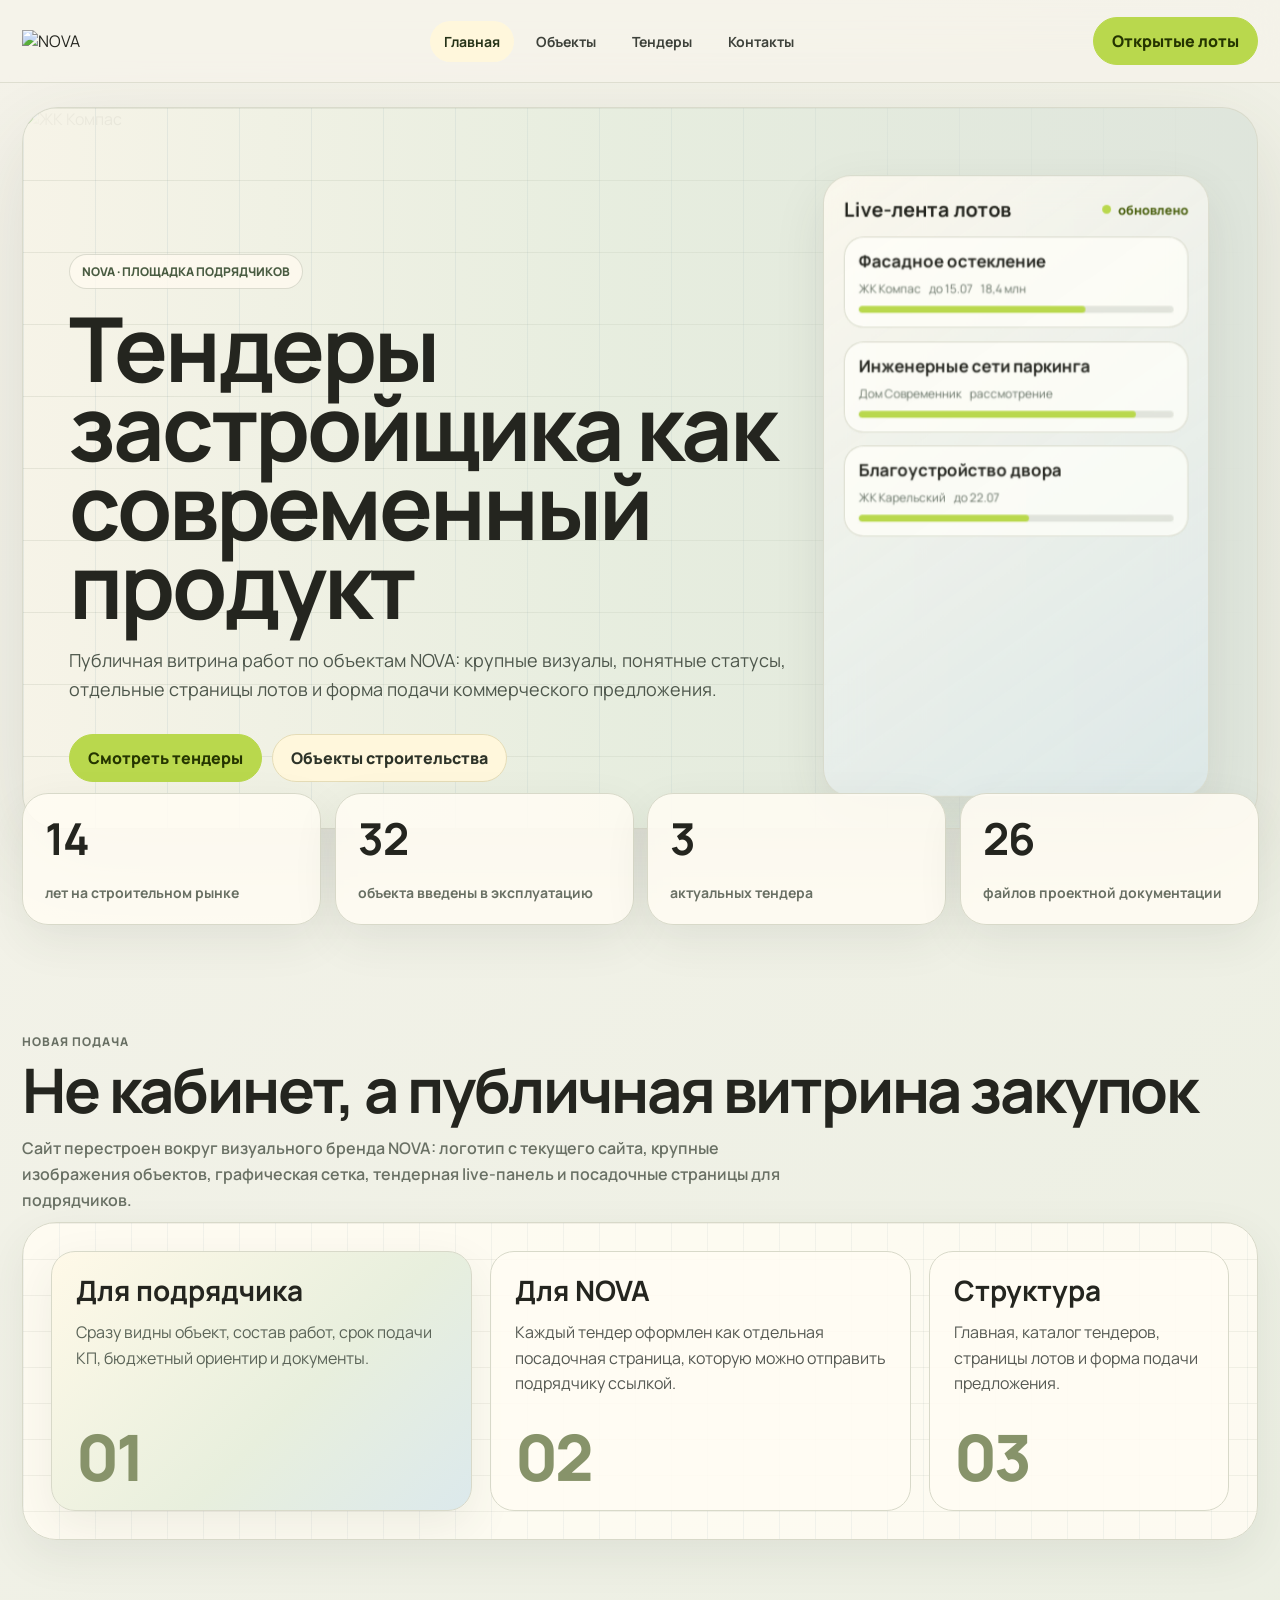
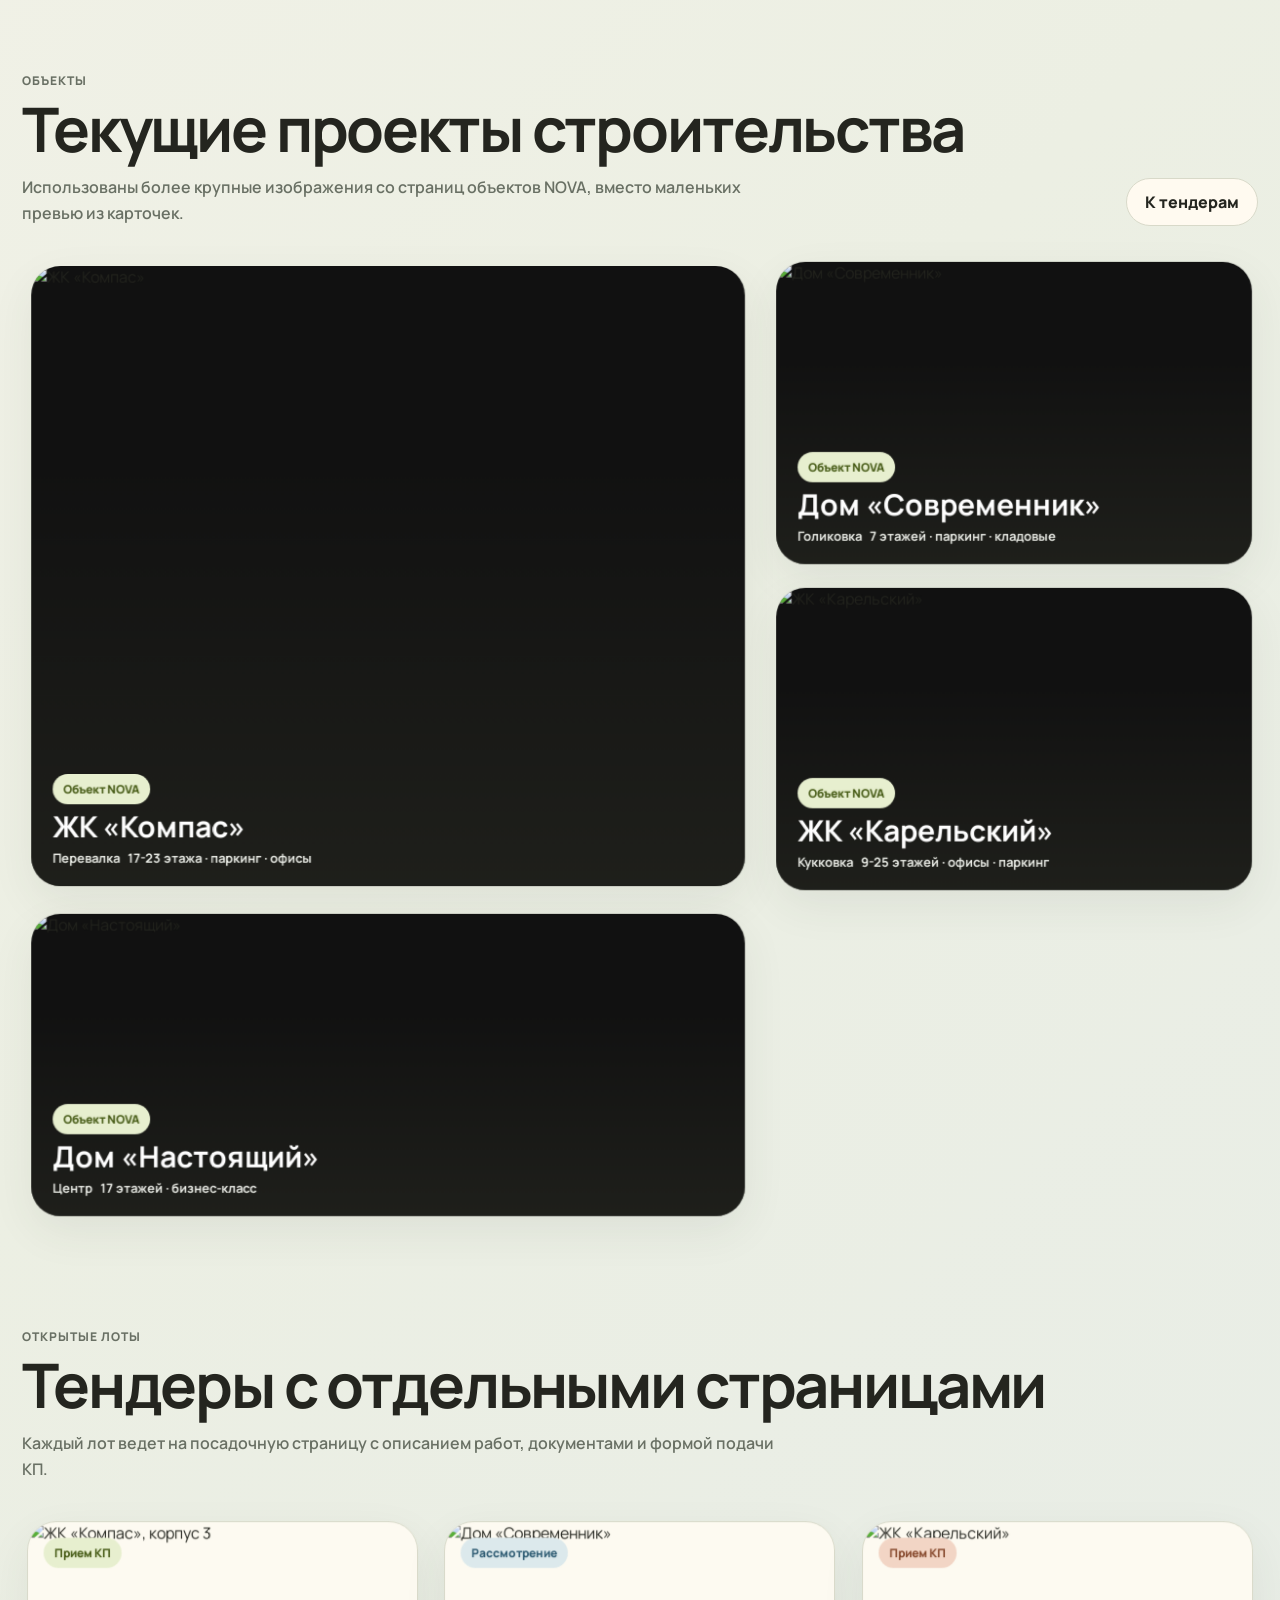
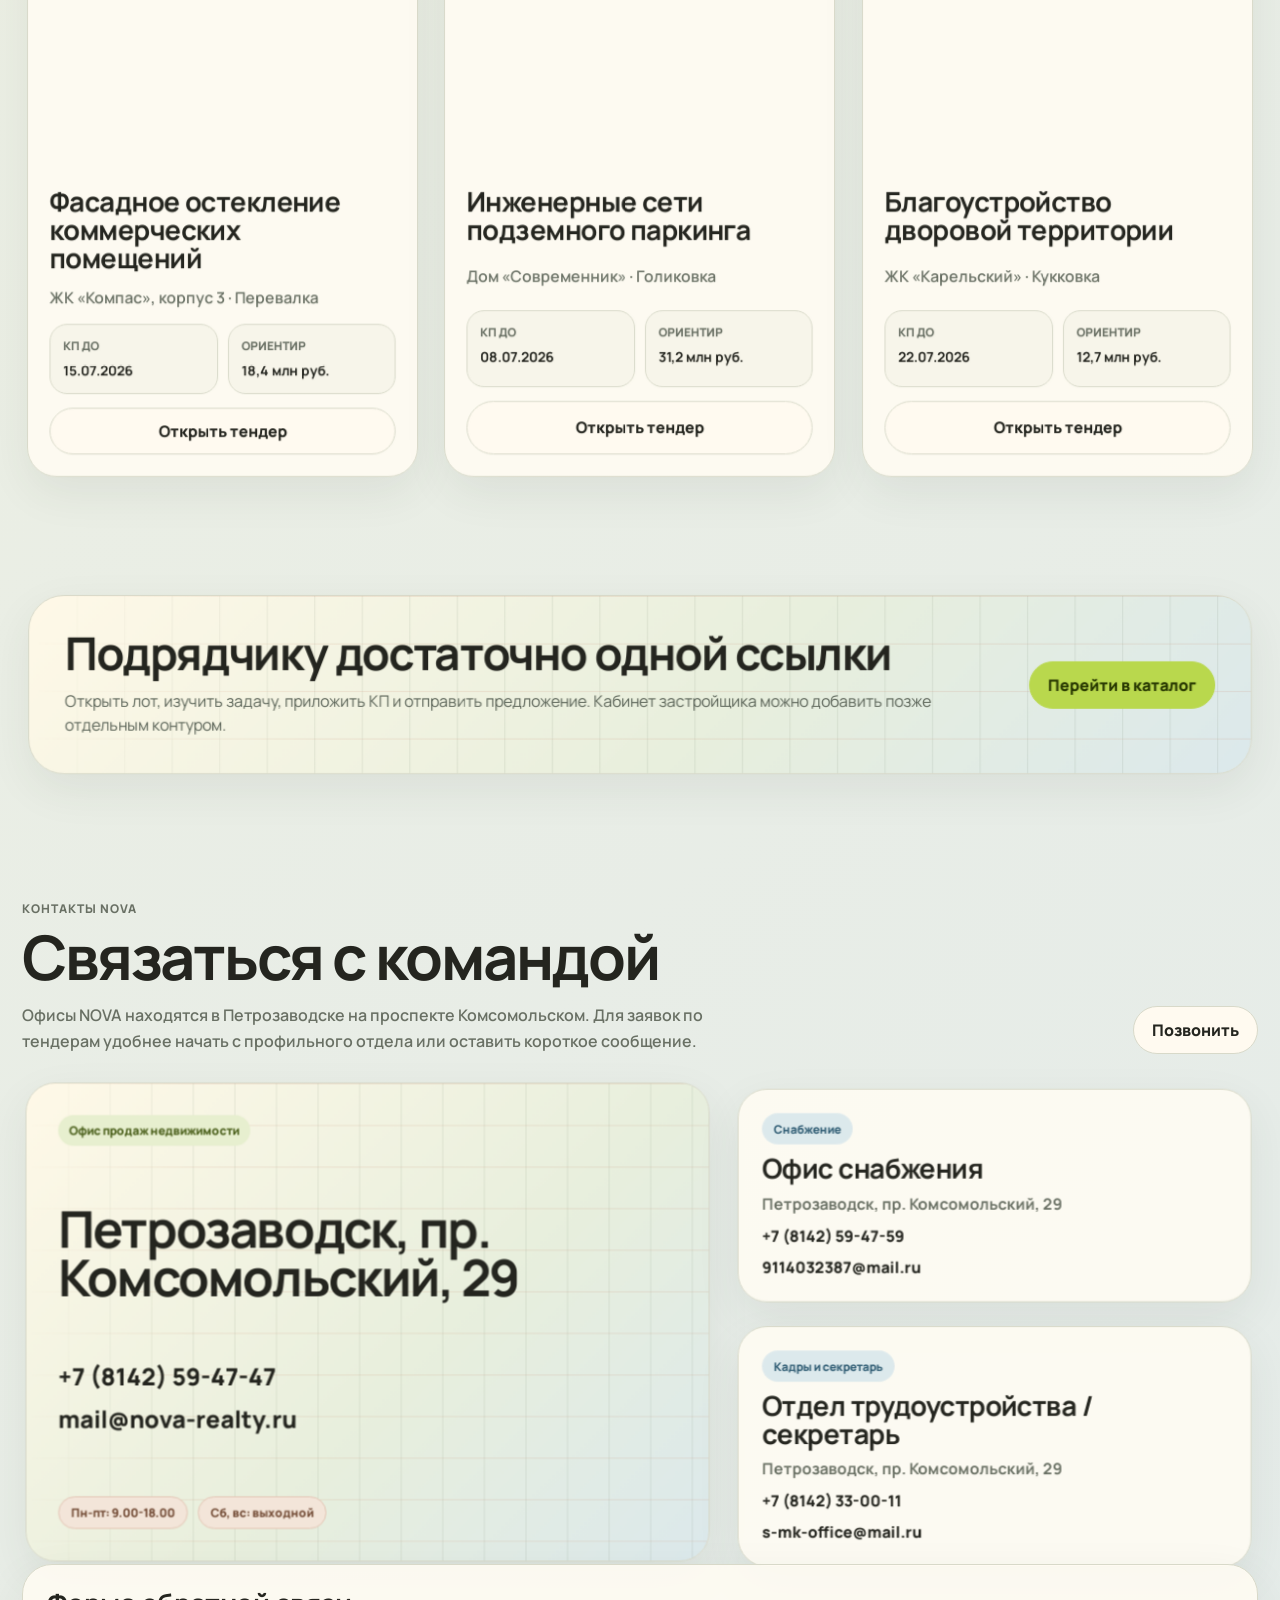
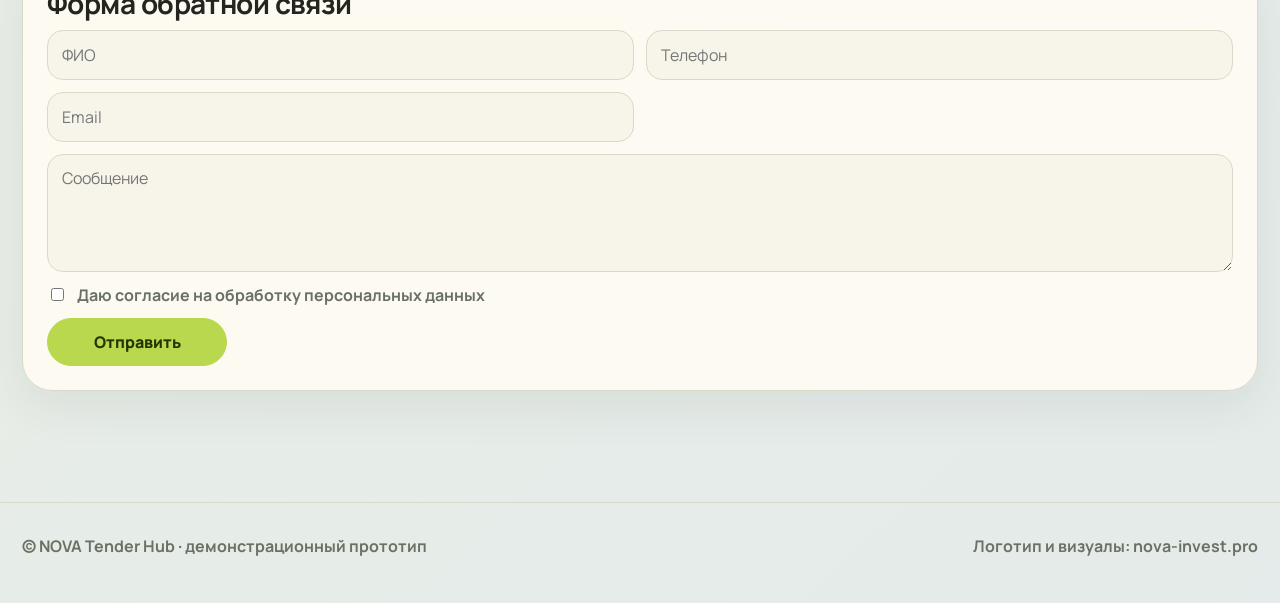
==== nova-tender-platform.html @ 6559b7ff "Add files via upload" ====
<!doctype html><html lang="ru"><head><meta charset="utf-8"><meta name="viewport" content="width=device-width, initial-scale=1"><title>NOVA Tender Hub</title><link rel="stylesheet" href="style.css"></head><body><header class="topbar"><div class="wrap nav"><a class="brand" href="nova-tender-platform.html"><img src="https://nova-invest.pro/local/templates/main/tpl/assets/images/static/logo--min.svg" alt="NOVA"></a><nav class="links"><a class="active" href="nova-tender-platform.html">Главная</a><a href="nova-tender-platform.html#objects">Объекты</a><a class="" href="tenders.html">Тендеры</a><a href="nova-tender-platform.html#contacts">Контакты</a></nav><a class="btn lime" href="tenders.html">Открытые лоты</a></div></header><main><section class="hero"><div class="wrap"><div class="heroStage"><img src="https://nova-invest.pro/upload/resize_cache/iblock/e65/1024_600_2/6quq1vuqrdt77pk6a2e781jh57srbiwv.png" alt="ЖК Компас"><div class="heroContent"><div><span class="overline">NOVA · площадка подрядчиков</span><h1>Тендеры застройщика как современный продукт</h1><p>Публичная витрина работ по объектам NOVA: крупные визуалы, понятные статусы, отдельные страницы лотов и форма подачи коммерческого предложения.</p><div class="heroActions"><a class="btn lime" href="tenders.html">Смотреть тендеры</a><a class="btn glass" href="#objects">Объекты строительства</a></div></div><aside class="tenderConsole"><div class="consoleTop"><strong>Live-лента лотов</strong><span class="liveDot">обновлено</span></div><div class="consoleItem"><h3>Фасадное остекление</h3><div class="consoleMeta"><span>ЖК Компас</span><span>до 15.07</span><span>18,4 млн</span></div><div class="bar"><span style="width:72%"></span></div></div><div class="consoleItem"><h3>Инженерные сети паркинга</h3><div class="consoleMeta"><span>Дом Современник</span><span>рассмотрение</span></div><div class="bar"><span style="width:88%"></span></div></div><div class="consoleItem"><h3>Благоустройство двора</h3><div class="consoleMeta"><span>ЖК Карельский</span><span>до 22.07</span></div><div class="bar"><span style="width:54%"></span></div></div></aside></div></div><div class="stats"><div class="stat"><strong>14</strong><span>лет на строительном рынке</span></div><div class="stat"><strong>32</strong><span>объекта введены в эксплуатацию</span></div><div class="stat"><strong>3</strong><span>актуальных тендера</span></div><div class="stat"><strong>26</strong><span>файлов проектной документации</span></div></div></div></section><section class="section"><div class="wrap"><div class="sectionHead"><div><p class="kicker">Новая подача</p><h2>Не кабинет, а публичная витрина закупок</h2><p class="lead">Сайт перестроен вокруг визуального бренда NOVA: логотип с текущего сайта, крупные изображения объектов, графическая сетка, тендерная live-панель и посадочные страницы для подрядчиков.</p></div></div><div class="blueprint"><div class="aboutGrid"><article class="aboutCard dark"><div><h3>Для подрядчика</h3><p>Сразу видны объект, состав работ, срок подачи КП, бюджетный ориентир и документы.</p></div><span class="num">01</span></article><article class="aboutCard"><div><h3>Для NOVA</h3><p>Каждый тендер оформлен как отдельная посадочная страница, которую можно отправить подрядчику ссылкой.</p></div><span class="num">02</span></article><article class="aboutCard"><div><h3>Структура</h3><p>Главная, каталог тендеров, страницы лотов и форма подачи предложения.</p></div><span class="num">03</span></article></div></div></div></section><section class="section" id="objects"><div class="wrap"><div class="sectionHead"><div><p class="kicker">Объекты</p><h2>Текущие проекты строительства</h2><p class="lead">Использованы более крупные изображения со страниц объектов NOVA, вместо маленьких превью из карточек.</p></div><a class="btn light" href="tenders.html">К тендерам</a></div><div class="projects"><article class="project"><img src="https://nova-invest.pro/upload/resize_cache/iblock/e65/1024_600_2/6quq1vuqrdt77pk6a2e781jh57srbiwv.png" alt="ЖК «Компас»"><div class="projectText"><span class="tag">Объект NOVA</span><h3>ЖК «Компас»</h3><div class="meta"><span>Перевалка</span><span>17-23 этажа · паркинг · офисы</span></div></div></article><article class="project"><img src="https://nova-invest.pro/upload/iblock/76a/80k7ekkkxqdg42o2p7lcfx5v1n9xu7e8.jpg" alt="Дом «Современник»"><div class="projectText"><span class="tag">Объект NOVA</span><h3>Дом «Современник»</h3><div class="meta"><span>Голиковка</span><span>7 этажей · паркинг · кладовые</span></div></div></article><article class="project"><img src="https://nova-invest.pro/upload/resize_cache/iblock/5fc/1024_600_2/tx2vuw6uej2zof083wgt3vnd35kkxk6l.png" alt="ЖК «Карельский»"><div class="projectText"><span class="tag">Объект NOVA</span><h3>ЖК «Карельский»</h3><div class="meta"><span>Кукковка</span><span>9-25 этажей · офисы · паркинг</span></div></div></article><article class="project"><img src="https://nova-invest.pro/upload/resize_cache/iblock/ab3/1024_600_2/cpsgk8u0yp1w1qedsxzhdbpnp6j3zukg.jpg" alt="Дом «Настоящий»"><div class="projectText"><span class="tag">Объект NOVA</span><h3>Дом «Настоящий»</h3><div class="meta"><span>Центр</span><span>17 этажей · бизнес-класс</span></div></div></article></div></div></section><section class="section"><div class="wrap"><div class="sectionHead"><div><p class="kicker">Открытые лоты</p><h2>Тендеры с отдельными страницами</h2><p class="lead">Каждый лот ведет на посадочную страницу с описанием работ, документами и формой подачи КП.</p></div></div><div class="tenderGrid"><article class="tender"><div class="tenderImage"><img src="https://nova-invest.pro/upload/resize_cache/iblock/e65/1024_600_2/6quq1vuqrdt77pk6a2e781jh57srbiwv.png" alt="ЖК «Компас», корпус 3"><span class="tag ">Прием КП</span></div><div class="tenderBody"><h3>Фасадное остекление коммерческих помещений</h3><p>ЖК «Компас», корпус 3 · Перевалка</p><div class="facts"><div class="fact"><span>КП до</span><strong>15.07.2026</strong></div><div class="fact"><span>Ориентир</span><strong>18,4 млн руб.</strong></div></div><a class="btn light" href="tender-kompas-facade.html">Открыть тендер</a></div></article><article class="tender"><div class="tenderImage"><img src="https://nova-invest.pro/upload/iblock/76a/80k7ekkkxqdg42o2p7lcfx5v1n9xu7e8.jpg" alt="Дом «Современник»"><span class="tag blue">Рассмотрение</span></div><div class="tenderBody"><h3>Инженерные сети подземного паркинга</h3><p>Дом «Современник» · Голиковка</p><div class="facts"><div class="fact"><span>КП до</span><strong>08.07.2026</strong></div><div class="fact"><span>Ориентир</span><strong>31,2 млн руб.</strong></div></div><a class="btn light" href="tender-sovremennik-engineering.html">Открыть тендер</a></div></article><article class="tender"><div class="tenderImage"><img src="https://nova-invest.pro/upload/resize_cache/iblock/5fc/1024_600_2/tx2vuw6uej2zof083wgt3vnd35kkxk6l.png" alt="ЖК «Карельский»"><span class="tag coral">Прием КП</span></div><div class="tenderBody"><h3>Благоустройство дворовой территории</h3><p>ЖК «Карельский» · Кукковка</p><div class="facts"><div class="fact"><span>КП до</span><strong>22.07.2026</strong></div><div class="fact"><span>Ориентир</span><strong>12,7 млн руб.</strong></div></div><a class="btn light" href="tender-karelskiy-landscape.html">Открыть тендер</a></div></article></div></div></section><section class="section"><div class="wrap"><div class="cta"><div><h2>Подрядчику достаточно одной ссылки</h2><p>Открыть лот, изучить задачу, приложить КП и отправить предложение. Кабинет застройщика можно добавить позже отдельным контуром.</p></div><a class="btn lime" href="tenders.html">Перейти в каталог</a></div></div></section><section class="section contactsSection" id="contacts"><div class="wrap"><div class="sectionHead"><div><p class="kicker">Контакты NOVA</p><h2>Связаться с командой</h2><p class="lead">Офисы NOVA находятся в Петрозаводске на проспекте Комсомольском. Для заявок по тендерам удобнее начать с профильного отдела или оставить короткое сообщение.</p></div><a class="btn light" href="tel:+78142594747">Позвонить</a></div><div class="contactsLayout"><article class="contactHeroCard"><span class="tag">Офис продаж недвижимости</span><h3>Петрозаводск, пр. Комсомольский, 29</h3><div class="contactMain"><a href="tel:+78142594747">+7 (8142) 59-47-47</a><a href="mailto:mail@nova-realty.ru">mail@nova-realty.ru</a></div><div class="schedule"><span>Пн-пт: 9.00-18.00</span><span>Сб, вс: выходной</span></div></article><div class="contactCards"><article class="contactCard"><span class="contactLabel">Снабжение</span><h3>Офис снабжения</h3><p>Петрозаводск, пр. Комсомольский, 29</p><a href="tel:+78142594759">+7 (8142) 59-47-59</a><a href="mailto:9114032387@mail.ru">9114032387@mail.ru</a></article><article class="contactCard"><span class="contactLabel">Кадры и секретарь</span><h3>Отдел трудоустройства / секретарь</h3><p>Петрозаводск, пр. Комсомольский, 29</p><a href="tel:+78142330011">+7 (8142) 33-00-11</a><a href="mailto:s-mk-office@mail.ru">s-mk-office@mail.ru</a></article></div><form class="contactForm"><h3>Форма обратной связи</h3><input type="text" placeholder="ФИО"><input type="tel" placeholder="Телефон"><input type="email" placeholder="Email"><textarea placeholder="Сообщение"></textarea><label><input type="checkbox"> <span>Даю согласие на обработку персональных данных</span></label><button class="btn lime" type="button">Отправить</button></form></div></div></section></main><footer class="footer"><div class="wrap"><span>© NOVA Tender Hub · демонстрационный прототип</span><span>Логотип и визуалы: nova-invest.pro</span></div></footer><script src="nav-active.js"></script></body></html>
---- style.css ----
@import url('https://fonts.googleapis.com/css2?family=Manrope:wght@400;500;600;700;800&display=swap');
:root{--ink:#141512;--muted:#6f726b;--line:#dedfd7;--paper:#fff;--mist:#f3f4ee;--night:#141713;--lime:#b8dc31;--limeText:#203100;--blue:#2c72bc;--coral:#ef7b45;--steel:#dfe6ea;--shadow:0 28px 90px rgba(20,21,18,.14);--soft:0 16px 46px rgba(20,21,18,.09);font-family:Manrope,Arial,sans-serif}*{box-sizing:border-box}html{scroll-behavior:smooth}body{margin:0;background:var(--mist);color:var(--ink)}a{text-decoration:none;color:inherit}img{display:block;max-width:100%}button,input,textarea,select{font:inherit}.wrap{width:min(1320px,calc(100% - 44px));margin:0 auto}.topbar{position:sticky;top:0;z-index:50;background:rgba(243,244,238,.78);backdrop-filter:blur(22px);border-bottom:1px solid rgba(222,223,215,.76)}.nav{min-height:82px;display:grid;grid-template-columns:auto 1fr auto;gap:24px;align-items:center}.brand{display:flex;align-items:center;gap:14px}.brand img{width:122px;height:auto}.links{display:flex;gap:8px;justify-content:center}.links a{padding:11px 14px;border-radius:999px;color:#3e423b;font-weight:700;font-size:14px}.links a:hover,.links a.active{background:#fff}.btn{display:inline-flex;align-items:center;justify-content:center;min-height:48px;border-radius:999px;border:1px solid var(--ink);background:var(--ink);color:#fff;padding:12px 18px;font-weight:800;white-space:nowrap;cursor:pointer}.btn.lime{background:var(--lime);border-color:var(--lime);color:var(--limeText)}.btn.light{background:#fff;color:var(--ink);border-color:var(--line)}.btn.glass{background:rgba(255,255,255,.14);border-color:rgba(255,255,255,.28);color:#fff;backdrop-filter:blur(14px)}.hero{padding:24px 0 34px}.heroStage{position:relative;min-height:720px;border-radius:36px;overflow:hidden;background:var(--night);box-shadow:var(--shadow)}.heroStage:before{content:"";position:absolute;inset:0;background:linear-gradient(90deg,rgba(13,15,12,.94),rgba(13,15,12,.67) 45%,rgba(13,15,12,.12));z-index:1}.heroStage:after{content:"";position:absolute;inset:0;background-image:linear-gradient(rgba(255,255,255,.09) 1px,transparent 1px),linear-gradient(90deg,rgba(255,255,255,.08) 1px,transparent 1px);background-size:72px 72px;mask-image:linear-gradient(90deg,#000 0%,rgba(0,0,0,.65) 55%,transparent 100%);z-index:2}.heroStage>img{position:absolute;inset:0;width:100%;height:100%;object-fit:cover;filter:saturate(1.04) contrast(1.02)}.heroContent{position:relative;z-index:3;min-height:720px;padding:46px;display:grid;grid-template-columns:minmax(0,1fr) 390px;gap:32px;align-items:end;color:#fff}.overline{display:inline-flex;width:max-content;min-height:34px;align-items:center;border:1px solid rgba(255,255,255,.24);background:rgba(255,255,255,.12);border-radius:999px;padding:8px 12px;color:#eef0e9;font-size:12px;font-weight:800;text-transform:uppercase}.hero h1{max-width:860px;margin:20px 0 0;font-size:clamp(48px,7vw,108px);line-height:.88;letter-spacing:-.035em}.hero p{max-width:720px;margin:22px 0 0;color:#e8ebe2;font-size:18px;line-height:1.6}.heroActions{display:flex;gap:10px;flex-wrap:wrap;margin-top:30px}.tenderConsole{align-self:stretch;background:rgba(255,255,255,.12);border:1px solid rgba(255,255,255,.24);backdrop-filter:blur(18px);border-radius:28px;padding:20px;display:grid;gap:14px;align-content:start}.consoleTop{display:flex;justify-content:space-between;gap:12px;align-items:center}.consoleTop strong{font-size:20px}.liveDot{display:inline-flex;align-items:center;gap:7px;color:#e7f7bc;font-size:13px;font-weight:800}.liveDot:before{content:"";width:9px;height:9px;border-radius:50%;background:var(--lime)}.consoleItem{border-radius:20px;background:rgba(255,255,255,.16);border:1px solid rgba(255,255,255,.20);padding:14px;display:grid;gap:9px}.consoleItem h3{margin:0;font-size:17px;line-height:1.15}.consoleMeta{display:flex;gap:8px;flex-wrap:wrap;color:#e6e8df;font-size:12px}.consoleItem .bar{height:7px;border-radius:999px;background:rgba(255,255,255,.22);overflow:hidden}.consoleItem .bar span{display:block;height:100%;background:var(--lime);border-radius:999px}.stats{display:grid;grid-template-columns:repeat(4,1fr);gap:14px;margin-top:-36px;position:relative;z-index:4}.stat{min-height:132px;border:1px solid var(--line);border-radius:26px;background:rgba(255,255,255,.92);box-shadow:var(--soft);padding:22px;display:grid;align-content:space-between}.stat strong{font-size:44px;line-height:1;letter-spacing:-.03em}.stat span{color:var(--muted);font-weight:700;font-size:14px}.section{padding:58px 0}.sectionHead{display:grid;grid-template-columns:minmax(0,1fr) auto;gap:24px;align-items:end;margin-bottom:24px}.kicker{margin:0 0 12px;color:var(--muted);font-size:12px;letter-spacing:.08em;text-transform:uppercase;font-weight:900}.section h2{margin:0;font-size:clamp(36px,4.8vw,72px);line-height:.92;letter-spacing:-.035em}.lead{margin:16px 0 0;color:var(--muted);max-width:760px;line-height:1.65;font-weight:600}.blueprint{position:relative;border-radius:34px;background:#fff;border:1px solid var(--line);box-shadow:var(--soft);overflow:hidden}.blueprint:before{content:"";position:absolute;inset:0;background-image:linear-gradient(rgba(44,114,188,.10) 1px,transparent 1px),linear-gradient(90deg,rgba(44,114,188,.10) 1px,transparent 1px);background-size:36px 36px;opacity:.75}.aboutGrid{position:relative;z-index:1;padding:28px;display:grid;grid-template-columns:1fr 1fr 300px;gap:18px}.aboutCard{border-radius:24px;background:rgba(255,255,255,.82);border:1px solid var(--line);padding:24px;min-height:260px;display:grid;align-content:space-between}.aboutCard.dark{background:var(--night);color:#fff}.aboutCard h3{margin:0;font-size:28px;line-height:1}.aboutCard p{margin:16px 0 0;color:#555953;line-height:1.6}.aboutCard.dark p{color:#dfe3d7}.num{font-size:64px;line-height:.9;font-weight:900;letter-spacing:-.05em}.projects{display:grid;grid-template-columns:1.2fr .8fr;grid-auto-rows:310px;gap:16px}.project{position:relative;border-radius:30px;overflow:hidden;background:#111;box-shadow:var(--soft);min-height:310px}.project:nth-child(1){grid-row:span 2}.project img{width:100%;height:100%;object-fit:cover}.project:after{content:"";position:absolute;inset:0;background:linear-gradient(180deg,transparent 35%,rgba(0,0,0,.78))}.projectText{position:absolute;z-index:1;left:22px;right:22px;bottom:20px;color:#fff}.projectText h3{margin:8px 0 8px;font-size:30px;line-height:1}.tag{display:inline-flex;width:max-content;min-height:30px;align-items:center;border-radius:999px;padding:7px 11px;background:#eaf6bd;color:#38570c;font-size:12px;font-weight:900}.tag.blue{background:#ddecfb;color:#1e568d}.tag.coral{background:#ffe0d0;color:#9b3f17}.projectText .meta{color:#eceee8}.tenderGrid{display:grid;grid-template-columns:repeat(3,1fr);gap:16px}.tender{border-radius:30px;overflow:hidden;background:#fff;border:1px solid var(--line);box-shadow:var(--soft);display:grid;grid-template-rows:250px auto}.tenderImage{position:relative;overflow:hidden}.tenderImage img{width:100%;height:100%;object-fit:cover;transition:.3s transform}.tender:hover img{transform:scale(1.04)}.tenderImage .tag{position:absolute;left:16px;top:16px}.tenderBody{padding:22px;display:grid;gap:14px}.tenderBody h3{margin:0;font-size:28px;line-height:1.04;letter-spacing:-.02em}.tenderBody p{margin:0;color:var(--muted);line-height:1.55;font-weight:600}.meta{display:flex;gap:8px;flex-wrap:wrap;color:var(--muted);font-size:13px;font-weight:700}.facts{display:grid;grid-template-columns:repeat(2,1fr);gap:10px}.fact{border:1px solid var(--line);border-radius:18px;background:#f8f9f4;padding:13px}.fact span{display:block;color:var(--muted);font-size:12px;margin-bottom:5px;font-weight:800;text-transform:uppercase}.fact strong{font-size:14px}.cta{border-radius:36px;background:var(--night);color:#fff;padding:36px;display:grid;grid-template-columns:minmax(0,1fr) auto;gap:24px;align-items:center;box-shadow:var(--shadow);position:relative;overflow:hidden}.cta:before{content:"";position:absolute;inset:0;background-image:linear-gradient(rgba(184,220,49,.14) 1px,transparent 1px),linear-gradient(90deg,rgba(184,220,49,.13) 1px,transparent 1px);background-size:48px 48px;mask-image:linear-gradient(90deg,transparent,black 35%,black 100%)}.cta>*{position:relative}.cta h2{margin:0;font-size:46px;line-height:.95;letter-spacing:-.03em}.cta p{margin:14px 0 0;color:#dfe3d7;line-height:1.55}.pageHero{padding:34px 0 26px}.pagePanel{border-radius:36px;background:var(--night);color:#fff;padding:40px;box-shadow:var(--shadow);position:relative;overflow:hidden}.pagePanel:before{content:"";position:absolute;inset:0;background-image:linear-gradient(rgba(255,255,255,.08) 1px,transparent 1px),linear-gradient(90deg,rgba(255,255,255,.08) 1px,transparent 1px);background-size:52px 52px;opacity:.55}.pagePanel>*{position:relative}.pagePanel h1{margin:18px 0 0;font-size:clamp(48px,6vw,88px);line-height:.9;letter-spacing:-.04em}.pagePanel p{max-width:820px;color:#dde1d6;line-height:1.6}.filters{display:grid;grid-template-columns:minmax(240px,1fr) 190px 190px auto;gap:10px;margin-top:24px}.filters input,.filters select{min-height:50px;border-radius:999px;border:1px solid rgba(255,255,255,.22);background:rgba(255,255,255,.10);color:#fff;padding:12px 16px;outline:0}.filters option{color:#111}.rows{display:grid;gap:18px}.row{display:grid;grid-template-columns:360px minmax(0,1fr) 230px;gap:20px;border-radius:32px;background:#fff;border:1px solid var(--line);box-shadow:var(--soft);overflow:hidden}.rowPic{position:relative;min-height:310px}.rowPic img{width:100%;height:100%;object-fit:cover}.rowContent{padding:24px;display:grid;gap:14px;align-content:start}.rowContent h2{margin:0;font-size:34px;line-height:1;letter-spacing:-.03em}.rowContent p{margin:0;color:var(--muted);line-height:1.6;font-weight:600}.rowActions{padding:24px;display:grid;align-content:center;gap:10px}.tenderHero{padding:24px 0 0}.tenderStage{position:relative;min-height:660px;border-radius:36px;overflow:hidden;background:#111;box-shadow:var(--shadow)}.tenderStage img{position:absolute;inset:0;width:100%;height:100%;object-fit:cover}.tenderStage:before{content:"";position:absolute;inset:0;z-index:1;background:linear-gradient(90deg,rgba(13,15,12,.92),rgba(13,15,12,.63) 52%,rgba(13,15,12,.10))}.tenderStage:after{content:"";position:absolute;inset:0;z-index:2;background-image:linear-gradient(rgba(255,255,255,.08) 1px,transparent 1px),linear-gradient(90deg,rgba(255,255,255,.08) 1px,transparent 1px);background-size:64px 64px;mask-image:linear-gradient(90deg,#000,transparent 85%)}.tenderCopy{position:relative;z-index:3;min-height:660px;padding:44px;display:grid;align-content:end;color:#fff}.tenderCopy h1{max-width:930px;margin:18px 0 0;font-size:clamp(46px,6vw,92px);line-height:.9;letter-spacing:-.04em}.tenderCopy p{max-width:780px;color:#e8ebe2;line-height:1.6;font-size:17px}.detailLayout{display:grid;grid-template-columns:minmax(0,1fr) 430px;gap:18px;align-items:start}.content,.offer{border-radius:32px;background:#fff;border:1px solid var(--line);box-shadow:var(--soft)}.content{padding:30px}.content h2{margin:0 0 18px;font-size:38px;letter-spacing:-.03em;line-height:1}.content p,.content li{color:#3f433c;line-height:1.7;font-weight:600}.content ul{padding-left:22px}.docGrid{display:grid;grid-template-columns:repeat(3,1fr);gap:12px;margin-top:14px}.doc{border:1px solid var(--line);border-radius:20px;background:#f8f9f4;padding:15px;display:grid;grid-template-columns:44px 1fr;gap:12px;align-items:center}.docIcon{height:52px;border-radius:14px;background:var(--night);color:#fff;display:grid;place-items:center;font-size:11px;font-weight:900}.doc small{display:block;color:var(--muted);margin-top:4px}.offer{position:sticky;top:104px;padding:24px;display:grid;gap:14px}.offer h2{margin:0;font-size:32px;line-height:1}.offer p{margin:0;color:var(--muted);line-height:1.55;font-weight:600}.offer input,.offer textarea{width:100%;min-height:50px;border:1px solid var(--line);border-radius:16px;background:#f8f9f4;padding:12px 14px;outline:0}.offer textarea{min-height:120px;resize:vertical}.upload{border:1px dashed #aeb5a6;border-radius:20px;background:#f8f9f4;padding:18px;text-align:center;color:var(--muted);font-weight:700}.footer{margin-top:54px;padding:32px 0 46px;border-top:1px solid var(--line);color:var(--muted);font-weight:700}.footer .wrap{display:flex;gap:16px;justify-content:space-between;flex-wrap:wrap}@media(max-width:1120px){.heroContent,.detailLayout{grid-template-columns:1fr}.tenderConsole{align-self:auto}.aboutGrid{grid-template-columns:1fr}.projects{grid-template-columns:1fr;grid-auto-rows:auto}.project,.project:nth-child(1){grid-row:auto;height:360px}.tenderGrid{grid-template-columns:1fr 1fr}.filters{grid-template-columns:1fr 1fr}.row{grid-template-columns:280px minmax(0,1fr)}.rowActions{grid-column:1/-1;grid-template-columns:1fr 1fr}.offer{position:static}}@media(max-width:760px){.wrap{width:min(100% - 28px,1320px)}.nav{grid-template-columns:1fr;gap:12px;padding:14px 0}.links{justify-content:flex-start;overflow:auto}.btn{width:100%}.heroStage,.heroContent,.tenderStage,.tenderCopy{min-height:760px}.heroContent,.tenderCopy{padding:24px}.stats,.tenderGrid,.facts,.docGrid,.filters{grid-template-columns:1fr}.sectionHead,.cta{grid-template-columns:1fr}.row{grid-template-columns:1fr}.rowPic{min-height:250px}.rowActions{grid-template-columns:1fr}.aboutCard{min-height:220px}}

.contactsSection{padding-top:68px}.contactsLayout{display:grid;grid-template-columns:minmax(0,1.05fr) minmax(320px,.8fr);gap:18px;align-items:stretch}.contactHeroCard,.contactCard,.contactForm{border:1px solid var(--line);background:#fff;box-shadow:var(--soft);border-radius:30px}.contactHeroCard{min-height:420px;padding:32px;background:var(--night);color:#fff;display:grid;align-content:space-between;position:relative;overflow:hidden}.contactHeroCard:before{content:"";position:absolute;inset:0;background-image:linear-gradient(rgba(184,220,49,.14) 1px,transparent 1px),linear-gradient(90deg,rgba(184,220,49,.12) 1px,transparent 1px);background-size:42px 42px;mask-image:linear-gradient(135deg,#000,transparent 78%)}.contactHeroCard>*{position:relative}.contactHeroCard h3{margin:22px 0;font-size:clamp(34px,4vw,58px);line-height:.95;letter-spacing:-.035em}.contactMain{display:grid;gap:10px}.contactMain a{font-size:24px;font-weight:900;color:#fff}.schedule{display:flex;gap:10px;flex-wrap:wrap;margin-top:24px}.schedule span,.contactLabel{display:inline-flex;width:max-content;min-height:32px;align-items:center;border-radius:999px;padding:7px 12px;font-size:12px;font-weight:900}.schedule span{background:rgba(255,255,255,.12);border:1px solid rgba(255,255,255,.2);color:#eef0e9}.contactCards{display:grid;gap:18px}.contactCard{padding:24px;display:grid;gap:10px;align-content:start}.contactLabel{background:#eaf6bd;color:#38570c}.contactCard h3,.contactForm h3{margin:0;font-size:28px;line-height:1.02;letter-spacing:-.02em}.contactCard p{margin:0;color:var(--muted);font-weight:700;line-height:1.5}.contactCard a{font-weight:900;color:var(--ink)}.contactForm{grid-column:1/-1;padding:24px;display:grid;grid-template-columns:1fr 1fr;gap:12px}.contactForm h3{grid-column:1/-1}.contactForm input,.contactForm textarea{width:100%;min-height:50px;border:1px solid var(--line);border-radius:16px;background:#f8f9f4;padding:12px 14px;outline:0}.contactForm textarea{grid-column:1/-1;min-height:118px;resize:vertical}.contactForm label{grid-column:1/-1;display:flex;gap:10px;align-items:flex-start;color:var(--muted);font-weight:700}.contactForm label input{width:auto;min-height:auto;margin-top:4px}.contactForm .btn{justify-self:start;min-width:180px}@media(max-width:1120px){.contactsLayout{grid-template-columns:1fr}.contactForm{grid-column:auto}}@media(max-width:760px){.contactForm{grid-template-columns:1fr}.contactMain a{font-size:20px}.contactHeroCard{min-height:360px}}

/* 2026 trend palette pass: warm off-white, sage, clay, blue-gray */
:root{--paper:#fbfaf2;--mist:#eeefe5;--ink:#24251f;--muted:#697064;--line:#d8d9c9;--lime:#b9d84d;--limeText:#253500;--sage:#cfdcc2;--moss:#65745b;--clay:#c98364;--claySoft:#f0d8c9;--skyMuted:#b9cad2;--blue:#4d7894;--shadow:0 28px 90px rgba(54,59,48,.13);--soft:0 16px 46px rgba(54,59,48,.08)}
body{background:linear-gradient(135deg,#f5f3ea 0%,#ecefe3 42%,#e4ebea 100%);color:var(--ink)}
.topbar{background:rgba(245,243,234,.80);border-bottom-color:rgba(216,217,201,.78)}.links a:hover,.links a.active{background:#fff7dc;color:#263318}.btn{background:#30352c;border-color:#30352c}.btn.lime{background:var(--lime);border-color:var(--lime)}.btn.light{background:#fffaf0;border-color:#d8d9c9}.tag{background:#e7efcf;color:#485d18}.tag.blue{background:#dce9ec;color:#315e75}.tag.coral{background:#f2d5c5;color:#884b2f}
.heroStage,.tenderStage{background:#e7eadf;border:1px solid rgba(216,217,201,.9)}
.heroStage:before,.tenderStage:before{background:linear-gradient(90deg,rgba(247,244,232,.96),rgba(231,238,223,.84) 48%,rgba(196,214,210,.24));}
.heroStage:after,.tenderStage:after{background-image:linear-gradient(rgba(101,116,91,.12) 1px,transparent 1px),linear-gradient(90deg,rgba(77,120,148,.10) 1px,transparent 1px);background-size:72px 72px;mask-image:linear-gradient(90deg,#000 0%,rgba(0,0,0,.62) 58%,transparent 100%)}
.heroContent,.tenderCopy{color:var(--ink)}.hero p,.tenderCopy p{color:#4e574c}.overline{border-color:rgba(101,116,91,.22);background:rgba(255,250,240,.78);color:#4a5c42}.btn.glass{background:#fff7dc;border-color:#e5dcb7;color:#2d3328}
.tenderConsole{background:linear-gradient(145deg,rgba(255,250,240,.82),rgba(220,233,236,.74));border-color:rgba(216,217,201,.9);color:var(--ink);box-shadow:0 18px 52px rgba(54,59,48,.10)}.consoleItem{background:rgba(255,255,250,.72);border-color:rgba(216,217,201,.9)}.consoleMeta{color:#657064}.liveDot{color:#506517}.consoleItem .bar{background:rgba(101,116,91,.17)}
.stat,.blueprint,.aboutCard,.tender,.row,.content,.offer,.contactCard,.contactForm{background:rgba(255,252,243,.88);border-color:var(--line)}.blueprint:before{background-image:linear-gradient(rgba(101,116,91,.11) 1px,transparent 1px),linear-gradient(90deg,rgba(77,120,148,.09) 1px,transparent 1px)}
.aboutCard.dark,.cta,.pagePanel,.contactHeroCard{background:linear-gradient(135deg,#fff9e8 0%,#e8efdd 58%,#dce9ec 100%);color:var(--ink);border:1px solid var(--line);box-shadow:var(--soft)}.aboutCard.dark p,.cta p,.pagePanel p{color:#5b6458}.num{color:#87936a}.cta:before,.pagePanel:before,.contactHeroCard:before{background-image:linear-gradient(rgba(201,131,100,.18) 1px,transparent 1px),linear-gradient(90deg,rgba(101,116,91,.14) 1px,transparent 1px);opacity:.85;mask-image:linear-gradient(90deg,transparent,black 24%,black 100%)}
.project:after{background:linear-gradient(180deg,transparent 30%,rgba(36,37,31,.72))}.fact,.filters input,.filters select,.offer input,.offer textarea,.contactForm input,.contactForm textarea{background:#f7f5ea;border-color:#d8d9c9}.docIcon{background:#e7efcf;color:#485d18;border:1px solid #ccd9aa}.contactMain a{color:var(--ink)}.schedule span{background:#f3e5d9;border-color:#e5c7b6;color:#704832}.contactLabel{background:#dce9ec;color:#315e75}.footer{border-top-color:#d8d9c9;color:#6c7165}

/* Scroll spy + soft reveal motion */
.reveal{opacity:0;transform:translate3d(0,22px,0) scale(.985);filter:blur(8px);transition:opacity .72s cubic-bezier(.22,1,.36,1),transform .72s cubic-bezier(.22,1,.36,1),filter .72s cubic-bezier(.22,1,.36,1);transition-delay:calc(var(--reveal-index,0) * 70ms);will-change:opacity,transform,filter}.reveal.is-visible{opacity:1;transform:translate3d(0,0,0) scale(1);filter:blur(0)}.project.reveal,.tender.reveal,.contactCard.reveal{transform:translate3d(0,24px,0) scale(.975)}.sectionHead.reveal{transform:translate3d(0,16px,0)}.tenderConsole.reveal,.contactHeroCard.reveal,.cta.reveal{transform:translate3d(0,18px,0) scale(.99)}@media(prefers-reduced-motion:reduce){html{scroll-behavior:auto}.reveal{opacity:1;transform:none;filter:none;transition:none;will-change:auto}}
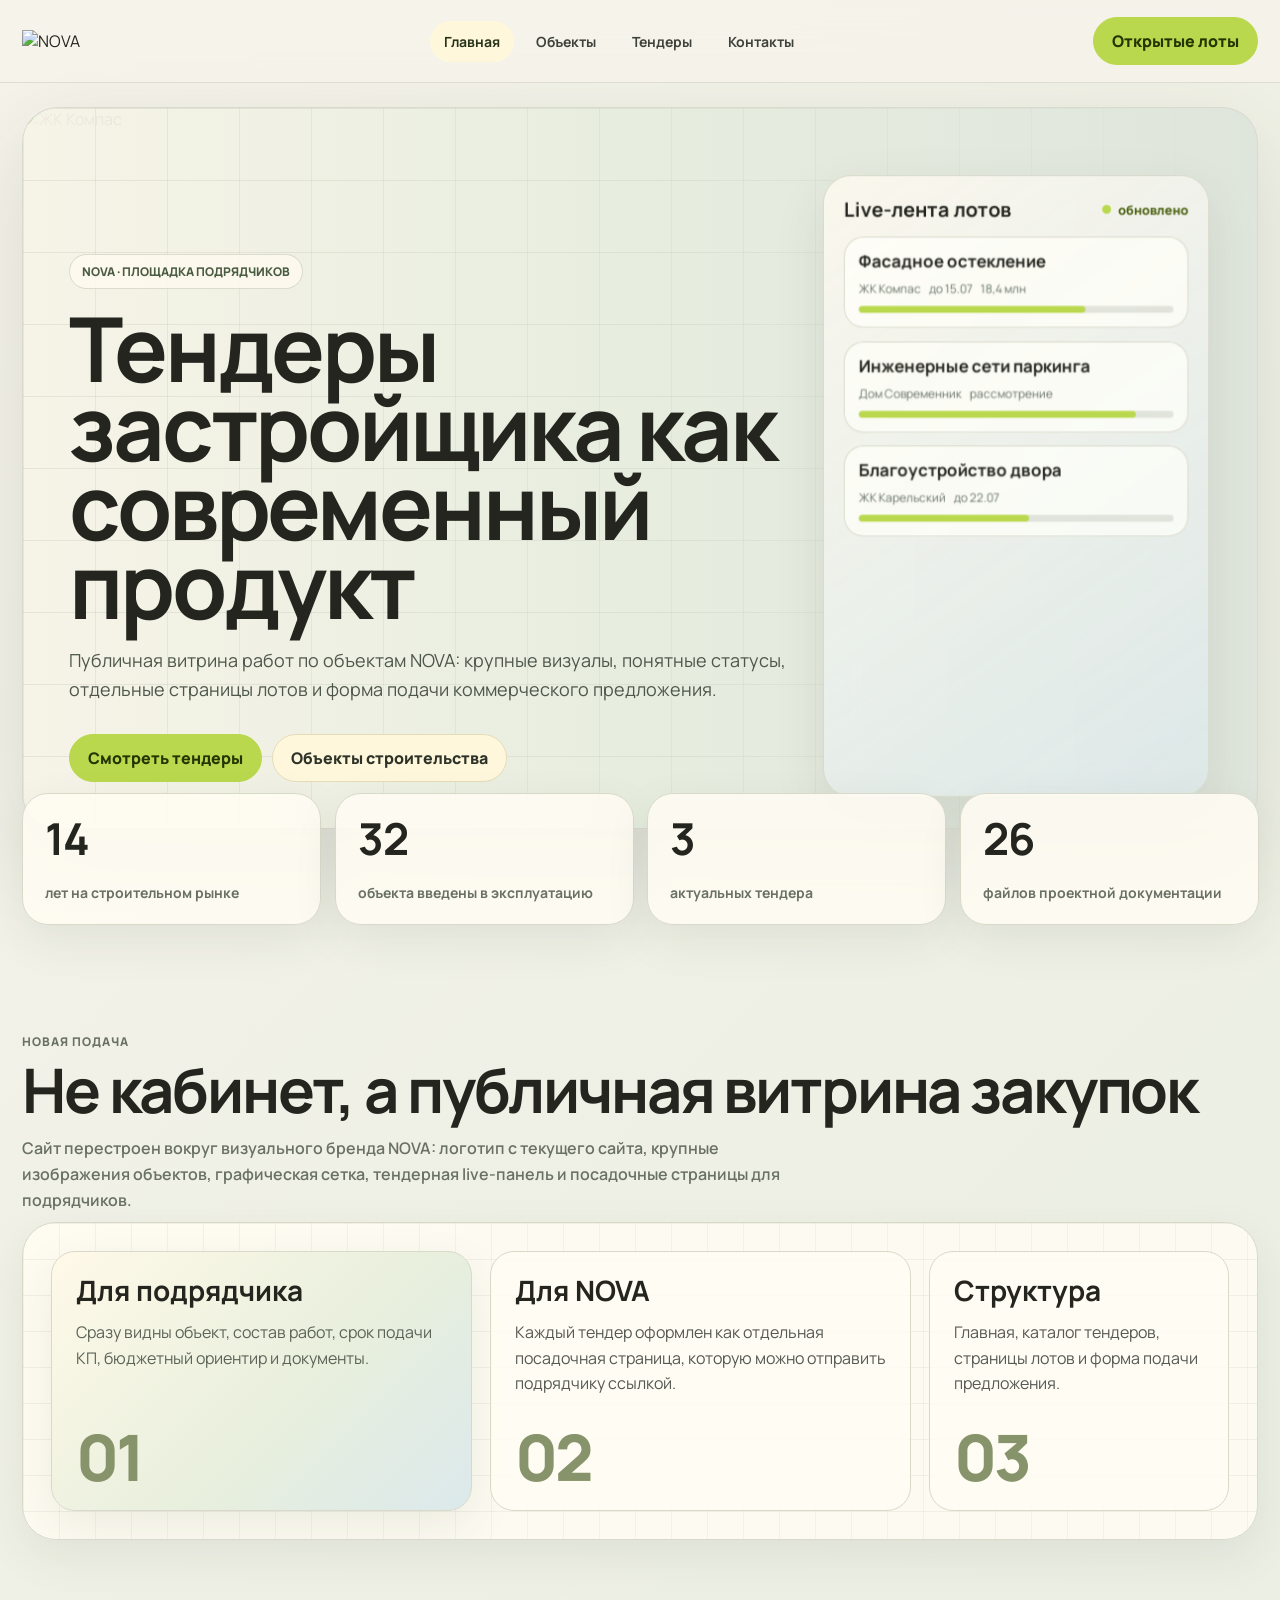
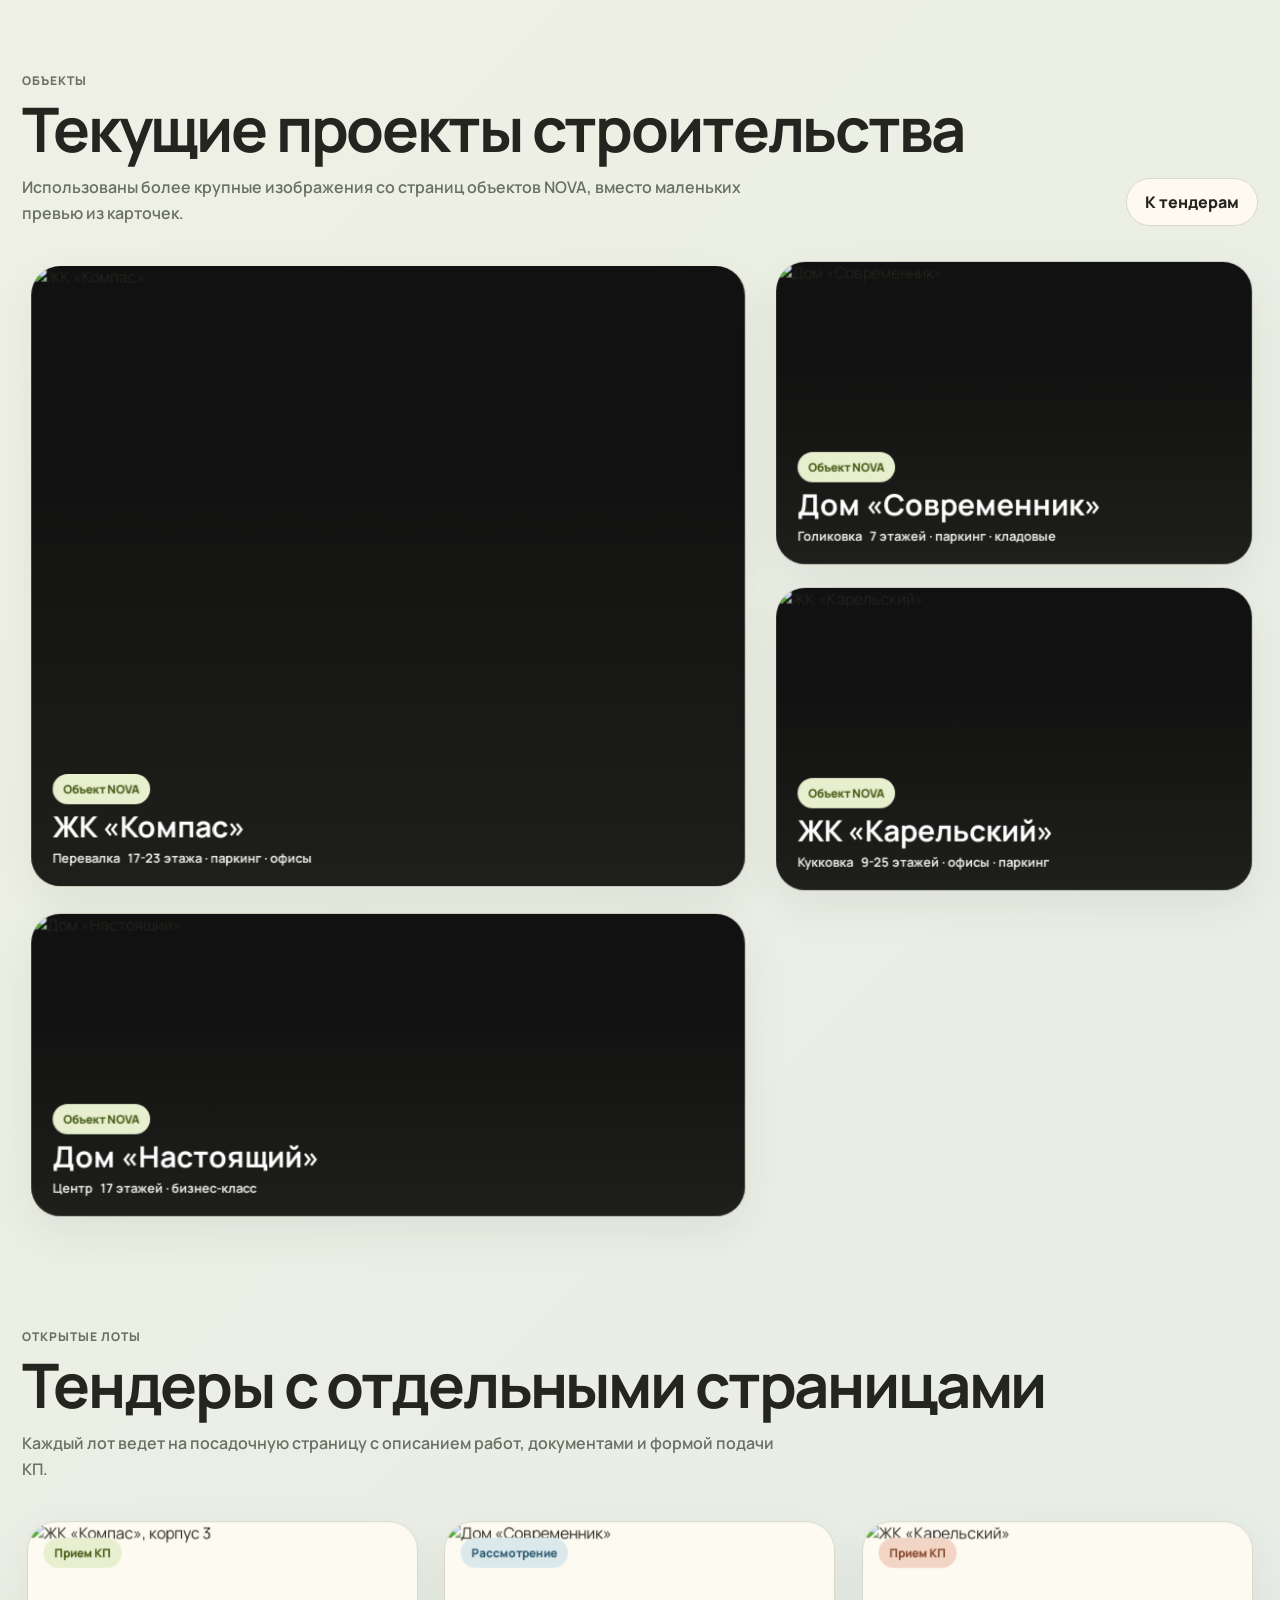
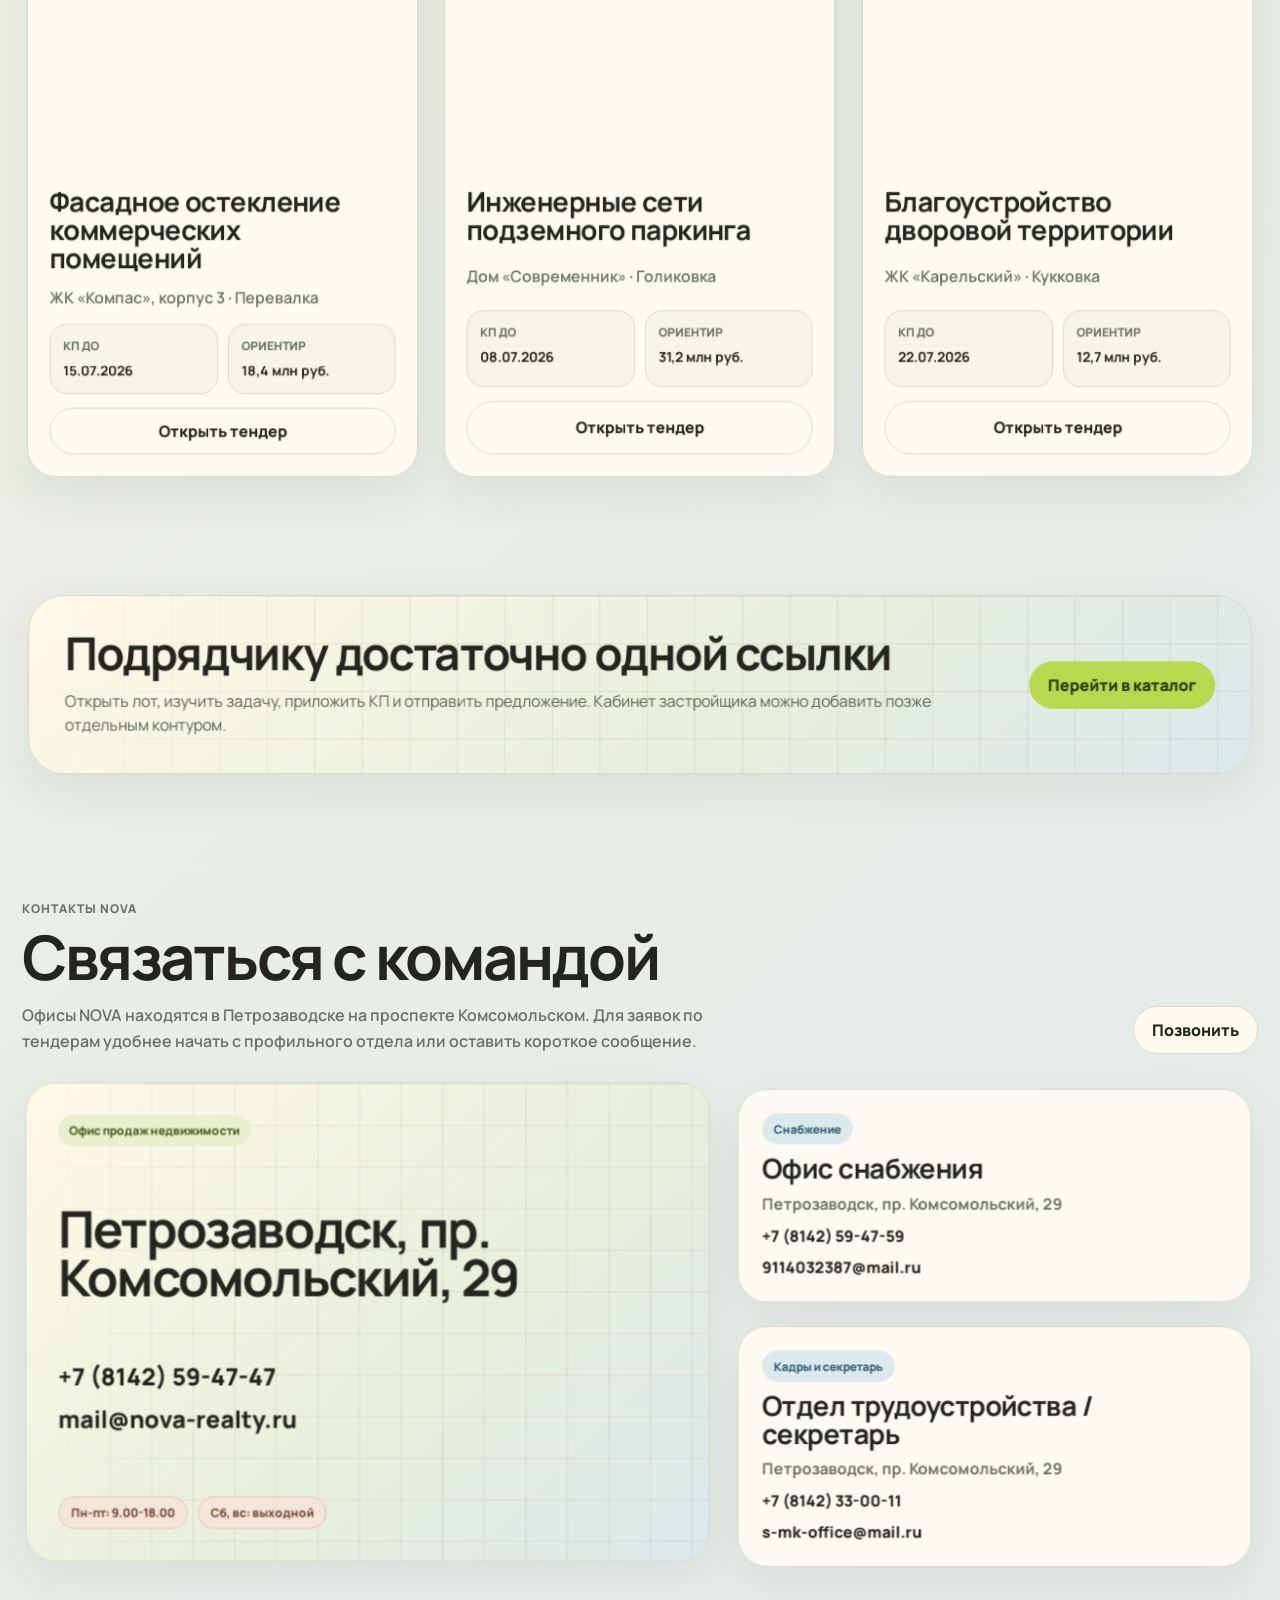
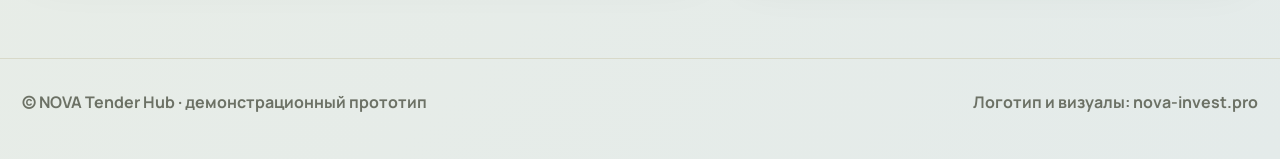
==== commit 2dbedaf4: "Add files via upload" ====
--- a/nova-tender-platform.html
+++ b/nova-tender-platform.html
@@ -1 +1 @@
-<!doctype html><html lang="ru"><head><meta charset="utf-8"><meta name="viewport" content="width=device-width, initial-scale=1"><title>NOVA Tender Hub</title><link rel="stylesheet" href="style.css"></head><body><header class="topbar"><div class="wrap nav"><a class="brand" href="nova-tender-platform.html"><img src="https://nova-invest.pro/local/templates/main/tpl/assets/images/static/logo--min.svg" alt="NOVA"></a><nav class="links"><a class="active" href="nova-tender-platform.html">Главная</a><a href="nova-tender-platform.html#objects">Объекты</a><a class="" href="tenders.html">Тендеры</a><a href="nova-tender-platform.html#contacts">Контакты</a></nav><a class="btn lime" href="tenders.html">Открытые лоты</a></div></header><main><section class="hero"><div class="wrap"><div class="heroStage"><img src="https://nova-invest.pro/upload/resize_cache/iblock/e65/1024_600_2/6quq1vuqrdt77pk6a2e781jh57srbiwv.png" alt="ЖК Компас"><div class="heroContent"><div><span class="overline">NOVA · площадка подрядчиков</span><h1>Тендеры застройщика как современный продукт</h1><p>Публичная витрина работ по объектам NOVA: крупные визуалы, понятные статусы, отдельные страницы лотов и форма подачи коммерческого предложения.</p><div class="heroActions"><a class="btn lime" href="tenders.html">Смотреть тендеры</a><a class="btn glass" href="#objects">Объекты строительства</a></div></div><aside class="tenderConsole"><div class="consoleTop"><strong>Live-лента лотов</strong><span class="liveDot">обновлено</span></div><div class="consoleItem"><h3>Фасадное остекление</h3><div class="consoleMeta"><span>ЖК Компас</span><span>до 15.07</span><span>18,4 млн</span></div><div class="bar"><span style="width:72%"></span></div></div><div class="consoleItem"><h3>Инженерные сети паркинга</h3><div class="consoleMeta"><span>Дом Современник</span><span>рассмотрение</span></div><div class="bar"><span style="width:88%"></span></div></div><div class="consoleItem"><h3>Благоустройство двора</h3><div class="consoleMeta"><span>ЖК Карельский</span><span>до 22.07</span></div><div class="bar"><span style="width:54%"></span></div></div></aside></div></div><div class="stats"><div class="stat"><strong>14</strong><span>лет на строительном рынке</span></div><div class="stat"><strong>32</strong><span>объекта введены в эксплуатацию</span></div><div class="stat"><strong>3</strong><span>актуальных тендера</span></div><div class="stat"><strong>26</strong><span>файлов проектной документации</span></div></div></div></section><section class="section"><div class="wrap"><div class="sectionHead"><div><p class="kicker">Новая подача</p><h2>Не кабинет, а публичная витрина закупок</h2><p class="lead">Сайт перестроен вокруг визуального бренда NOVA: логотип с текущего сайта, крупные изображения объектов, графическая сетка, тендерная live-панель и посадочные страницы для подрядчиков.</p></div></div><div class="blueprint"><div class="aboutGrid"><article class="aboutCard dark"><div><h3>Для подрядчика</h3><p>Сразу видны объект, состав работ, срок подачи КП, бюджетный ориентир и документы.</p></div><span class="num">01</span></article><article class="aboutCard"><div><h3>Для NOVA</h3><p>Каждый тендер оформлен как отдельная посадочная страница, которую можно отправить подрядчику ссылкой.</p></div><span class="num">02</span></article><article class="aboutCard"><div><h3>Структура</h3><p>Главная, каталог тендеров, страницы лотов и форма подачи предложения.</p></div><span class="num">03</span></article></div></div></div></section><section class="section" id="objects"><div class="wrap"><div class="sectionHead"><div><p class="kicker">Объекты</p><h2>Текущие проекты строительства</h2><p class="lead">Использованы более крупные изображения со страниц объектов NOVA, вместо маленьких превью из карточек.</p></div><a class="btn light" href="tenders.html">К тендерам</a></div><div class="projects"><article class="project"><img src="https://nova-invest.pro/upload/resize_cache/iblock/e65/1024_600_2/6quq1vuqrdt77pk6a2e781jh57srbiwv.png" alt="ЖК «Компас»"><div class="projectText"><span class="tag">Объект NOVA</span><h3>ЖК «Компас»</h3><div class="meta"><span>Перевалка</span><span>17-23 этажа · паркинг · офисы</span></div></div></article><article class="project"><img src="https://nova-invest.pro/upload/iblock/76a/80k7ekkkxqdg42o2p7lcfx5v1n9xu7e8.jpg" alt="Дом «Современник»"><div class="projectText"><span class="tag">Объект NOVA</span><h3>Дом «Современник»</h3><div class="meta"><span>Голиковка</span><span>7 этажей · паркинг · кладовые</span></div></div></article><article class="project"><img src="https://nova-invest.pro/upload/resize_cache/iblock/5fc/1024_600_2/tx2vuw6uej2zof083wgt3vnd35kkxk6l.png" alt="ЖК «Карельский»"><div class="projectText"><span class="tag">Объект NOVA</span><h3>ЖК «Карельский»</h3><div class="meta"><span>Кукковка</span><span>9-25 этажей · офисы · паркинг</span></div></div></article><article class="project"><img src="https://nova-invest.pro/upload/resize_cache/iblock/ab3/1024_600_2/cpsgk8u0yp1w1qedsxzhdbpnp6j3zukg.jpg" alt="Дом «Настоящий»"><div class="projectText"><span class="tag">Объект NOVA</span><h3>Дом «Настоящий»</h3><div class="meta"><span>Центр</span><span>17 этажей · бизнес-класс</span></div></div></article></div></div></section><section class="section"><div class="wrap"><div class="sectionHead"><div><p class="kicker">Открытые лоты</p><h2>Тендеры с отдельными страницами</h2><p class="lead">Каждый лот ведет на посадочную страницу с описанием работ, документами и формой подачи КП.</p></div></div><div class="tenderGrid"><article class="tender"><div class="tenderImage"><img src="https://nova-invest.pro/upload/resize_cache/iblock/e65/1024_600_2/6quq1vuqrdt77pk6a2e781jh57srbiwv.png" alt="ЖК «Компас», корпус 3"><span class="tag ">Прием КП</span></div><div class="tenderBody"><h3>Фасадное остекление коммерческих помещений</h3><p>ЖК «Компас», корпус 3 · Перевалка</p><div class="facts"><div class="fact"><span>КП до</span><strong>15.07.2026</strong></div><div class="fact"><span>Ориентир</span><strong>18,4 млн руб.</strong></div></div><a class="btn light" href="tender-kompas-facade.html">Открыть тендер</a></div></article><article class="tender"><div class="tenderImage"><img src="https://nova-invest.pro/upload/iblock/76a/80k7ekkkxqdg42o2p7lcfx5v1n9xu7e8.jpg" alt="Дом «Современник»"><span class="tag blue">Рассмотрение</span></div><div class="tenderBody"><h3>Инженерные сети подземного паркинга</h3><p>Дом «Современник» · Голиковка</p><div class="facts"><div class="fact"><span>КП до</span><strong>08.07.2026</strong></div><div class="fact"><span>Ориентир</span><strong>31,2 млн руб.</strong></div></div><a class="btn light" href="tender-sovremennik-engineering.html">Открыть тендер</a></div></article><article class="tender"><div class="tenderImage"><img src="https://nova-invest.pro/upload/resize_cache/iblock/5fc/1024_600_2/tx2vuw6uej2zof083wgt3vnd35kkxk6l.png" alt="ЖК «Карельский»"><span class="tag coral">Прием КП</span></div><div class="tenderBody"><h3>Благоустройство дворовой территории</h3><p>ЖК «Карельский» · Кукковка</p><div class="facts"><div class="fact"><span>КП до</span><strong>22.07.2026</strong></div><div class="fact"><span>Ориентир</span><strong>12,7 млн руб.</strong></div></div><a class="btn light" href="tender-karelskiy-landscape.html">Открыть тендер</a></div></article></div></div></section><section class="section"><div class="wrap"><div class="cta"><div><h2>Подрядчику достаточно одной ссылки</h2><p>Открыть лот, изучить задачу, приложить КП и отправить предложение. Кабинет застройщика можно добавить позже отдельным контуром.</p></div><a class="btn lime" href="tenders.html">Перейти в каталог</a></div></div></section><section class="section contactsSection" id="contacts"><div class="wrap"><div class="sectionHead"><div><p class="kicker">Контакты NOVA</p><h2>Связаться с командой</h2><p class="lead">Офисы NOVA находятся в Петрозаводске на проспекте Комсомольском. Для заявок по тендерам удобнее начать с профильного отдела или оставить короткое сообщение.</p></div><a class="btn light" href="tel:+78142594747">Позвонить</a></div><div class="contactsLayout"><article class="contactHeroCard"><span class="tag">Офис продаж недвижимости</span><h3>Петрозаводск, пр. Комсомольский, 29</h3><div class="contactMain"><a href="tel:+78142594747">+7 (8142) 59-47-47</a><a href="mailto:mail@nova-realty.ru">mail@nova-realty.ru</a></div><div class="schedule"><span>Пн-пт: 9.00-18.00</span><span>Сб, вс: выходной</span></div></article><div class="contactCards"><article class="contactCard"><span class="contactLabel">Снабжение</span><h3>Офис снабжения</h3><p>Петрозаводск, пр. Комсомольский, 29</p><a href="tel:+78142594759">+7 (8142) 59-47-59</a><a href="mailto:9114032387@mail.ru">9114032387@mail.ru</a></article><article class="contactCard"><span class="contactLabel">Кадры и секретарь</span><h3>Отдел трудоустройства / секретарь</h3><p>Петрозаводск, пр. Комсомольский, 29</p><a href="tel:+78142330011">+7 (8142) 33-00-11</a><a href="mailto:s-mk-office@mail.ru">s-mk-office@mail.ru</a></article></div><form class="contactForm"><h3>Форма обратной связи</h3><input type="text" placeholder="ФИО"><input type="tel" placeholder="Телефон"><input type="email" placeholder="Email"><textarea placeholder="Сообщение"></textarea><label><input type="checkbox"> <span>Даю согласие на обработку персональных данных</span></label><button class="btn lime" type="button">Отправить</button></form></div></div></section></main><footer class="footer"><div class="wrap"><span>© NOVA Tender Hub · демонстрационный прототип</span><span>Логотип и визуалы: nova-invest.pro</span></div></footer><script src="nav-active.js"></script></body></html>+<!doctype html><html lang="ru"><head><meta charset="utf-8"><meta name="viewport" content="width=device-width, initial-scale=1"><title>NOVA Tender Hub</title><link rel="stylesheet" href="style.css"></head><body><header class="topbar"><div class="wrap nav"><a class="brand" href="nova-tender-platform.html"><img src="https://nova-invest.pro/local/templates/main/tpl/assets/images/static/logo--min.svg" alt="NOVA"></a><nav class="links"><a class="active" href="nova-tender-platform.html">Главная</a><a href="nova-tender-platform.html#objects">Объекты</a><a class="" href="tenders.html">Тендеры</a><a href="nova-tender-platform.html#contacts">Контакты</a></nav><a class="btn lime" href="tenders.html">Открытые лоты</a></div></header><main><section class="hero"><div class="wrap"><div class="heroStage"><img src="https://nova-invest.pro/upload/resize_cache/iblock/e65/1024_600_2/6quq1vuqrdt77pk6a2e781jh57srbiwv.png" alt="ЖК Компас"><div class="heroContent"><div><span class="overline">NOVA · площадка подрядчиков</span><h1>Тендеры застройщика как современный продукт</h1><p>Публичная витрина работ по объектам NOVA: крупные визуалы, понятные статусы, отдельные страницы лотов и форма подачи коммерческого предложения.</p><div class="heroActions"><a class="btn lime" href="tenders.html">Смотреть тендеры</a><a class="btn glass" href="#objects">Объекты строительства</a></div></div><aside class="tenderConsole"><div class="consoleTop"><strong>Live-лента лотов</strong><span class="liveDot">обновлено</span></div><div class="consoleItem"><h3>Фасадное остекление</h3><div class="consoleMeta"><span>ЖК Компас</span><span>до 15.07</span><span>18,4 млн</span></div><div class="bar"><span style="width:72%"></span></div></div><div class="consoleItem"><h3>Инженерные сети паркинга</h3><div class="consoleMeta"><span>Дом Современник</span><span>рассмотрение</span></div><div class="bar"><span style="width:88%"></span></div></div><div class="consoleItem"><h3>Благоустройство двора</h3><div class="consoleMeta"><span>ЖК Карельский</span><span>до 22.07</span></div><div class="bar"><span style="width:54%"></span></div></div></aside></div></div><div class="stats"><div class="stat"><strong>14</strong><span>лет на строительном рынке</span></div><div class="stat"><strong>32</strong><span>объекта введены в эксплуатацию</span></div><div class="stat"><strong>3</strong><span>актуальных тендера</span></div><div class="stat"><strong>26</strong><span>файлов проектной документации</span></div></div></div></section><section class="section"><div class="wrap"><div class="sectionHead"><div><p class="kicker">Новая подача</p><h2>Не кабинет, а публичная витрина закупок</h2><p class="lead">Сайт перестроен вокруг визуального бренда NOVA: логотип с текущего сайта, крупные изображения объектов, графическая сетка, тендерная live-панель и посадочные страницы для подрядчиков.</p></div></div><div class="blueprint"><div class="aboutGrid"><article class="aboutCard dark"><div><h3>Для подрядчика</h3><p>Сразу видны объект, состав работ, срок подачи КП, бюджетный ориентир и документы.</p></div><span class="num">01</span></article><article class="aboutCard"><div><h3>Для NOVA</h3><p>Каждый тендер оформлен как отдельная посадочная страница, которую можно отправить подрядчику ссылкой.</p></div><span class="num">02</span></article><article class="aboutCard"><div><h3>Структура</h3><p>Главная, каталог тендеров, страницы лотов и форма подачи предложения.</p></div><span class="num">03</span></article></div></div></div></section><section class="section" id="objects"><div class="wrap"><div class="sectionHead"><div><p class="kicker">Объекты</p><h2>Текущие проекты строительства</h2><p class="lead">Использованы более крупные изображения со страниц объектов NOVA, вместо маленьких превью из карточек.</p></div><a class="btn light" href="tenders.html">К тендерам</a></div><div class="projects"><article class="project"><img src="https://nova-invest.pro/upload/resize_cache/iblock/e65/1024_600_2/6quq1vuqrdt77pk6a2e781jh57srbiwv.png" alt="ЖК «Компас»"><div class="projectText"><span class="tag">Объект NOVA</span><h3>ЖК «Компас»</h3><div class="meta"><span>Перевалка</span><span>17-23 этажа · паркинг · офисы</span></div></div></article><article class="project"><img src="https://nova-invest.pro/upload/iblock/76a/80k7ekkkxqdg42o2p7lcfx5v1n9xu7e8.jpg" alt="Дом «Современник»"><div class="projectText"><span class="tag">Объект NOVA</span><h3>Дом «Современник»</h3><div class="meta"><span>Голиковка</span><span>7 этажей · паркинг · кладовые</span></div></div></article><article class="project"><img src="https://nova-invest.pro/upload/resize_cache/iblock/5fc/1024_600_2/tx2vuw6uej2zof083wgt3vnd35kkxk6l.png" alt="ЖК «Карельский»"><div class="projectText"><span class="tag">Объект NOVA</span><h3>ЖК «Карельский»</h3><div class="meta"><span>Кукковка</span><span>9-25 этажей · офисы · паркинг</span></div></div></article><article class="project"><img src="https://nova-invest.pro/upload/resize_cache/iblock/ab3/1024_600_2/cpsgk8u0yp1w1qedsxzhdbpnp6j3zukg.jpg" alt="Дом «Настоящий»"><div class="projectText"><span class="tag">Объект NOVA</span><h3>Дом «Настоящий»</h3><div class="meta"><span>Центр</span><span>17 этажей · бизнес-класс</span></div></div></article></div></div></section><section class="section"><div class="wrap"><div class="sectionHead"><div><p class="kicker">Открытые лоты</p><h2>Тендеры с отдельными страницами</h2><p class="lead">Каждый лот ведет на посадочную страницу с описанием работ, документами и формой подачи КП.</p></div></div><div class="tenderGrid"><article class="tender"><div class="tenderImage"><img src="https://nova-invest.pro/upload/resize_cache/iblock/e65/1024_600_2/6quq1vuqrdt77pk6a2e781jh57srbiwv.png" alt="ЖК «Компас», корпус 3"><span class="tag ">Прием КП</span></div><div class="tenderBody"><h3>Фасадное остекление коммерческих помещений</h3><p>ЖК «Компас», корпус 3 · Перевалка</p><div class="facts"><div class="fact"><span>КП до</span><strong>15.07.2026</strong></div><div class="fact"><span>Ориентир</span><strong>18,4 млн руб.</strong></div></div><a class="btn light" href="tender-kompas-facade.html">Открыть тендер</a></div></article><article class="tender"><div class="tenderImage"><img src="https://nova-invest.pro/upload/iblock/76a/80k7ekkkxqdg42o2p7lcfx5v1n9xu7e8.jpg" alt="Дом «Современник»"><span class="tag blue">Рассмотрение</span></div><div class="tenderBody"><h3>Инженерные сети подземного паркинга</h3><p>Дом «Современник» · Голиковка</p><div class="facts"><div class="fact"><span>КП до</span><strong>08.07.2026</strong></div><div class="fact"><span>Ориентир</span><strong>31,2 млн руб.</strong></div></div><a class="btn light" href="tender-sovremennik-engineering.html">Открыть тендер</a></div></article><article class="tender"><div class="tenderImage"><img src="https://nova-invest.pro/upload/resize_cache/iblock/5fc/1024_600_2/tx2vuw6uej2zof083wgt3vnd35kkxk6l.png" alt="ЖК «Карельский»"><span class="tag coral">Прием КП</span></div><div class="tenderBody"><h3>Благоустройство дворовой территории</h3><p>ЖК «Карельский» · Кукковка</p><div class="facts"><div class="fact"><span>КП до</span><strong>22.07.2026</strong></div><div class="fact"><span>Ориентир</span><strong>12,7 млн руб.</strong></div></div><a class="btn light" href="tender-karelskiy-landscape.html">Открыть тендер</a></div></article></div></div></section><section class="section"><div class="wrap"><div class="cta"><div><h2>Подрядчику достаточно одной ссылки</h2><p>Открыть лот, изучить задачу, приложить КП и отправить предложение. Кабинет застройщика можно добавить позже отдельным контуром.</p></div><a class="btn lime" href="tenders.html">Перейти в каталог</a></div></div></section><section class="section contactsSection" id="contacts"><div class="wrap"><div class="sectionHead"><div><p class="kicker">Контакты NOVA</p><h2>Связаться с командой</h2><p class="lead">Офисы NOVA находятся в Петрозаводске на проспекте Комсомольском. Для заявок по тендерам удобнее начать с профильного отдела или оставить короткое сообщение.</p></div><a class="btn light" href="tel:+78142594747">Позвонить</a></div><div class="contactsLayout"><article class="contactHeroCard"><span class="tag">Офис продаж недвижимости</span><h3>Петрозаводск, пр. Комсомольский, 29</h3><div class="contactMain"><a href="tel:+78142594747">+7 (8142) 59-47-47</a><a href="mailto:mail@nova-realty.ru">mail@nova-realty.ru</a></div><div class="schedule"><span>Пн-пт: 9.00-18.00</span><span>Сб, вс: выходной</span></div></article><div class="contactCards"><article class="contactCard"><span class="contactLabel">Снабжение</span><h3>Офис снабжения</h3><p>Петрозаводск, пр. Комсомольский, 29</p><a href="tel:+78142594759">+7 (8142) 59-47-59</a><a href="mailto:9114032387@mail.ru">9114032387@mail.ru</a></article><article class="contactCard"><span class="contactLabel">Кадры и секретарь</span><h3>Отдел трудоустройства / секретарь</h3><p>Петрозаводск, пр. Комсомольский, 29</p><a href="tel:+78142330011">+7 (8142) 33-00-11</a><a href="mailto:s-mk-office@mail.ru">s-mk-office@mail.ru</a></article></div></div></div></section></main><footer class="footer"><div class="wrap"><span>© NOVA Tender Hub · демонстрационный прототип</span><span>Логотип и визуалы: nova-invest.pro</span></div></footer><script src="nav-active.js"></script></body></html>
--- a/style.css
+++ b/style.css
@@ -2,7 +2,7 @@
 @import url('https://fonts.googleapis.com/css2?family=Manrope:wght@400;500;600;700;800&display=swap');
 :root{--ink:#141512;--muted:#6f726b;--line:#dedfd7;--paper:#fff;--mist:#f3f4ee;--night:#141713;--lime:#b8dc31;--limeText:#203100;--blue:#2c72bc;--coral:#ef7b45;--steel:#dfe6ea;--shadow:0 28px 90px rgba(20,21,18,.14);--soft:0 16px 46px rgba(20,21,18,.09);font-family:Manrope,Arial,sans-serif}*{box-sizing:border-box}html{scroll-behavior:smooth}body{margin:0;background:var(--mist);color:var(--ink)}a{text-decoration:none;color:inherit}img{display:block;max-width:100%}button,input,textarea,select{font:inherit}.wrap{width:min(1320px,calc(100% - 44px));margin:0 auto}.topbar{position:sticky;top:0;z-index:50;background:rgba(243,244,238,.78);backdrop-filter:blur(22px);border-bottom:1px solid rgba(222,223,215,.76)}.nav{min-height:82px;display:grid;grid-template-columns:auto 1fr auto;gap:24px;align-items:center}.brand{display:flex;align-items:center;gap:14px}.brand img{width:122px;height:auto}.links{display:flex;gap:8px;justify-content:center}.links a{padding:11px 14px;border-radius:999px;color:#3e423b;font-weight:700;font-size:14px}.links a:hover,.links a.active{background:#fff}.btn{display:inline-flex;align-items:center;justify-content:center;min-height:48px;border-radius:999px;border:1px solid var(--ink);background:var(--ink);color:#fff;padding:12px 18px;font-weight:800;white-space:nowrap;cursor:pointer}.btn.lime{background:var(--lime);border-color:var(--lime);color:var(--limeText)}.btn.light{background:#fff;color:var(--ink);border-color:var(--line)}.btn.glass{background:rgba(255,255,255,.14);border-color:rgba(255,255,255,.28);color:#fff;backdrop-filter:blur(14px)}.hero{padding:24px 0 34px}.heroStage{position:relative;min-height:720px;border-radius:36px;overflow:hidden;background:var(--night);box-shadow:var(--shadow)}.heroStage:before{content:"";position:absolute;inset:0;background:linear-gradient(90deg,rgba(13,15,12,.94),rgba(13,15,12,.67) 45%,rgba(13,15,12,.12));z-index:1}.heroStage:after{content:"";position:absolute;inset:0;background-image:linear-gradient(rgba(255,255,255,.09) 1px,transparent 1px),linear-gradient(90deg,rgba(255,255,255,.08) 1px,transparent 1px);background-size:72px 72px;mask-image:linear-gradient(90deg,#000 0%,rgba(0,0,0,.65) 55%,transparent 100%);z-index:2}.heroStage>img{position:absolute;inset:0;width:100%;height:100%;object-fit:cover;filter:saturate(1.04) contrast(1.02)}.heroContent{position:relative;z-index:3;min-height:720px;padding:46px;display:grid;grid-template-columns:minmax(0,1fr) 390px;gap:32px;align-items:end;color:#fff}.overline{display:inline-flex;width:max-content;min-height:34px;align-items:center;border:1px solid rgba(255,255,255,.24);background:rgba(255,255,255,.12);border-radius:999px;padding:8px 12px;color:#eef0e9;font-size:12px;font-weight:800;text-transform:uppercase}.hero h1{max-width:860px;margin:20px 0 0;font-size:clamp(48px,7vw,108px);line-height:.88;letter-spacing:-.035em}.hero p{max-width:720px;margin:22px 0 0;color:#e8ebe2;font-size:18px;line-height:1.6}.heroActions{display:flex;gap:10px;flex-wrap:wrap;margin-top:30px}.tenderConsole{align-self:stretch;background:rgba(255,255,255,.12);border:1px solid rgba(255,255,255,.24);backdrop-filter:blur(18px);border-radius:28px;padding:20px;display:grid;gap:14px;align-content:start}.consoleTop{display:flex;justify-content:space-between;gap:12px;align-items:center}.consoleTop strong{font-size:20px}.liveDot{display:inline-flex;align-items:center;gap:7px;color:#e7f7bc;font-size:13px;font-weight:800}.liveDot:before{content:"";width:9px;height:9px;border-radius:50%;background:var(--lime)}.consoleItem{border-radius:20px;background:rgba(255,255,255,.16);border:1px solid rgba(255,255,255,.20);padding:14px;display:grid;gap:9px}.consoleItem h3{margin:0;font-size:17px;line-height:1.15}.consoleMeta{display:flex;gap:8px;flex-wrap:wrap;color:#e6e8df;font-size:12px}.consoleItem .bar{height:7px;border-radius:999px;background:rgba(255,255,255,.22);overflow:hidden}.consoleItem .bar span{display:block;height:100%;background:var(--lime);border-radius:999px}.stats{display:grid;grid-template-columns:repeat(4,1fr);gap:14px;margin-top:-36px;position:relative;z-index:4}.stat{min-height:132px;border:1px solid var(--line);border-radius:26px;background:rgba(255,255,255,.92);box-shadow:var(--soft);padding:22px;display:grid;align-content:space-between}.stat strong{font-size:44px;line-height:1;letter-spacing:-.03em}.stat span{color:var(--muted);font-weight:700;font-size:14px}.section{padding:58px 0}.sectionHead{display:grid;grid-template-columns:minmax(0,1fr) auto;gap:24px;align-items:end;margin-bottom:24px}.kicker{margin:0 0 12px;color:var(--muted);font-size:12px;letter-spacing:.08em;text-transform:uppercase;font-weight:900}.section h2{margin:0;font-size:clamp(36px,4.8vw,72px);line-height:.92;letter-spacing:-.035em}.lead{margin:16px 0 0;color:var(--muted);max-width:760px;line-height:1.65;font-weight:600}.blueprint{position:relative;border-radius:34px;background:#fff;border:1px solid var(--line);box-shadow:var(--soft);overflow:hidden}.blueprint:before{content:"";position:absolute;inset:0;background-image:linear-gradient(rgba(44,114,188,.10) 1px,transparent 1px),linear-gradient(90deg,rgba(44,114,188,.10) 1px,transparent 1px);background-size:36px 36px;opacity:.75}.aboutGrid{position:relative;z-index:1;padding:28px;display:grid;grid-template-columns:1fr 1fr 300px;gap:18px}.aboutCard{border-radius:24px;background:rgba(255,255,255,.82);border:1px solid var(--line);padding:24px;min-height:260px;display:grid;align-content:space-between}.aboutCard.dark{background:var(--night);color:#fff}.aboutCard h3{margin:0;font-size:28px;line-height:1}.aboutCard p{margin:16px 0 0;color:#555953;line-height:1.6}.aboutCard.dark p{color:#dfe3d7}.num{font-size:64px;line-height:.9;font-weight:900;letter-spacing:-.05em}.projects{display:grid;grid-template-columns:1.2fr .8fr;grid-auto-rows:310px;gap:16px}.project{position:relative;border-radius:30px;overflow:hidden;background:#111;box-shadow:var(--soft);min-height:310px}.project:nth-child(1){grid-row:span 2}.project img{width:100%;height:100%;object-fit:cover}.project:after{content:"";position:absolute;inset:0;background:linear-gradient(180deg,transparent 35%,rgba(0,0,0,.78))}.projectText{position:absolute;z-index:1;left:22px;right:22px;bottom:20px;color:#fff}.projectText h3{margin:8px 0 8px;font-size:30px;line-height:1}.tag{display:inline-flex;width:max-content;min-height:30px;align-items:center;border-radius:999px;padding:7px 11px;background:#eaf6bd;color:#38570c;font-size:12px;font-weight:900}.tag.blue{background:#ddecfb;color:#1e568d}.tag.coral{background:#ffe0d0;color:#9b3f17}.projectText .meta{color:#eceee8}.tenderGrid{display:grid;grid-template-columns:repeat(3,1fr);gap:16px}.tender{border-radius:30px;overflow:hidden;background:#fff;border:1px solid var(--line);box-shadow:var(--soft);display:grid;grid-template-rows:250px auto}.tenderImage{position:relative;overflow:hidden}.tenderImage img{width:100%;height:100%;object-fit:cover;transition:.3s transform}.tender:hover img{transform:scale(1.04)}.tenderImage .tag{position:absolute;left:16px;top:16px}.tenderBody{padding:22px;display:grid;gap:14px}.tenderBody h3{margin:0;font-size:28px;line-height:1.04;letter-spacing:-.02em}.tenderBody p{margin:0;color:var(--muted);line-height:1.55;font-weight:600}.meta{display:flex;gap:8px;flex-wrap:wrap;color:var(--muted);font-size:13px;font-weight:700}.facts{display:grid;grid-template-columns:repeat(2,1fr);gap:10px}.fact{border:1px solid var(--line);border-radius:18px;background:#f8f9f4;padding:13px}.fact span{display:block;color:var(--muted);font-size:12px;margin-bottom:5px;font-weight:800;text-transform:uppercase}.fact strong{font-size:14px}.cta{border-radius:36px;background:var(--night);color:#fff;padding:36px;display:grid;grid-template-columns:minmax(0,1fr) auto;gap:24px;align-items:center;box-shadow:var(--shadow);position:relative;overflow:hidden}.cta:before{content:"";position:absolute;inset:0;background-image:linear-gradient(rgba(184,220,49,.14) 1px,transparent 1px),linear-gradient(90deg,rgba(184,220,49,.13) 1px,transparent 1px);background-size:48px 48px;mask-image:linear-gradient(90deg,transparent,black 35%,black 100%)}.cta>*{position:relative}.cta h2{margin:0;font-size:46px;line-height:.95;letter-spacing:-.03em}.cta p{margin:14px 0 0;color:#dfe3d7;line-height:1.55}.pageHero{padding:34px 0 26px}.pagePanel{border-radius:36px;background:var(--night);color:#fff;padding:40px;box-shadow:var(--shadow);position:relative;overflow:hidden}.pagePanel:before{content:"";position:absolute;inset:0;background-image:linear-gradient(rgba(255,255,255,.08) 1px,transparent 1px),linear-gradient(90deg,rgba(255,255,255,.08) 1px,transparent 1px);background-size:52px 52px;opacity:.55}.pagePanel>*{position:relative}.pagePanel h1{margin:18px 0 0;font-size:clamp(48px,6vw,88px);line-height:.9;letter-spacing:-.04em}.pagePanel p{max-width:820px;color:#dde1d6;line-height:1.6}.filters{display:grid;grid-template-columns:minmax(240px,1fr) 190px 190px auto;gap:10px;margin-top:24px}.filters input,.filters select{min-height:50px;border-radius:999px;border:1px solid rgba(255,255,255,.22);background:rgba(255,255,255,.10);color:#fff;padding:12px 16px;outline:0}.filters option{color:#111}.rows{display:grid;gap:18px}.row{display:grid;grid-template-columns:360px minmax(0,1fr) 230px;gap:20px;border-radius:32px;background:#fff;border:1px solid var(--line);box-shadow:var(--soft);overflow:hidden}.rowPic{position:relative;min-height:310px}.rowPic img{width:100%;height:100%;object-fit:cover}.rowContent{padding:24px;display:grid;gap:14px;align-content:start}.rowContent h2{margin:0;font-size:34px;line-height:1;letter-spacing:-.03em}.rowContent p{margin:0;color:var(--muted);line-height:1.6;font-weight:600}.rowActions{padding:24px;display:grid;align-content:center;gap:10px}.tenderHero{padding:24px 0 0}.tenderStage{position:relative;min-height:660px;border-radius:36px;overflow:hidden;background:#111;box-shadow:var(--shadow)}.tenderStage img{position:absolute;inset:0;width:100%;height:100%;object-fit:cover}.tenderStage:before{content:"";position:absolute;inset:0;z-index:1;background:linear-gradient(90deg,rgba(13,15,12,.92),rgba(13,15,12,.63) 52%,rgba(13,15,12,.10))}.tenderStage:after{content:"";position:absolute;inset:0;z-index:2;background-image:linear-gradient(rgba(255,255,255,.08) 1px,transparent 1px),linear-gradient(90deg,rgba(255,255,255,.08) 1px,transparent 1px);background-size:64px 64px;mask-image:linear-gradient(90deg,#000,transparent 85%)}.tenderCopy{position:relative;z-index:3;min-height:660px;padding:44px;display:grid;align-content:end;color:#fff}.tenderCopy h1{max-width:930px;margin:18px 0 0;font-size:clamp(46px,6vw,92px);line-height:.9;letter-spacing:-.04em}.tenderCopy p{max-width:780px;color:#e8ebe2;line-height:1.6;font-size:17px}.detailLayout{display:grid;grid-template-columns:minmax(0,1fr) 430px;gap:18px;align-items:start}.content,.offer{border-radius:32px;background:#fff;border:1px solid var(--line);box-shadow:var(--soft)}.content{padding:30px}.content h2{margin:0 0 18px;font-size:38px;letter-spacing:-.03em;line-height:1}.content p,.content li{color:#3f433c;line-height:1.7;font-weight:600}.content ul{padding-left:22px}.docGrid{display:grid;grid-template-columns:repeat(3,1fr);gap:12px;margin-top:14px}.doc{border:1px solid var(--line);border-radius:20px;background:#f8f9f4;padding:15px;display:grid;grid-template-columns:44px 1fr;gap:12px;align-items:center}.docIcon{height:52px;border-radius:14px;background:var(--night);color:#fff;display:grid;place-items:center;font-size:11px;font-weight:900}.doc small{display:block;color:var(--muted);margin-top:4px}.offer{position:sticky;top:104px;padding:24px;display:grid;gap:14px}.offer h2{margin:0;font-size:32px;line-height:1}.offer p{margin:0;color:var(--muted);line-height:1.55;font-weight:600}.offer input,.offer textarea{width:100%;min-height:50px;border:1px solid var(--line);border-radius:16px;background:#f8f9f4;padding:12px 14px;outline:0}.offer textarea{min-height:120px;resize:vertical}.upload{border:1px dashed #aeb5a6;border-radius:20px;background:#f8f9f4;padding:18px;text-align:center;color:var(--muted);font-weight:700}.footer{margin-top:54px;padding:32px 0 46px;border-top:1px solid var(--line);color:var(--muted);font-weight:700}.footer .wrap{display:flex;gap:16px;justify-content:space-between;flex-wrap:wrap}@media(max-width:1120px){.heroContent,.detailLayout{grid-template-columns:1fr}.tenderConsole{align-self:auto}.aboutGrid{grid-template-columns:1fr}.projects{grid-template-columns:1fr;grid-auto-rows:auto}.project,.project:nth-child(1){grid-row:auto;height:360px}.tenderGrid{grid-template-columns:1fr 1fr}.filters{grid-template-columns:1fr 1fr}.row{grid-template-columns:280px minmax(0,1fr)}.rowActions{grid-column:1/-1;grid-template-columns:1fr 1fr}.offer{position:static}}@media(max-width:760px){.wrap{width:min(100% - 28px,1320px)}.nav{grid-template-columns:1fr;gap:12px;padding:14px 0}.links{justify-content:flex-start;overflow:auto}.btn{width:100%}.heroStage,.heroContent,.tenderStage,.tenderCopy{min-height:760px}.heroContent,.tenderCopy{padding:24px}.stats,.tenderGrid,.facts,.docGrid,.filters{grid-template-columns:1fr}.sectionHead,.cta{grid-template-columns:1fr}.row{grid-template-columns:1fr}.rowPic{min-height:250px}.rowActions{grid-template-columns:1fr}.aboutCard{min-height:220px}}
 
-.contactsSection{padding-top:68px}.contactsLayout{display:grid;grid-template-columns:minmax(0,1.05fr) minmax(320px,.8fr);gap:18px;align-items:stretch}.contactHeroCard,.contactCard,.contactForm{border:1px solid var(--line);background:#fff;box-shadow:var(--soft);border-radius:30px}.contactHeroCard{min-height:420px;padding:32px;background:var(--night);color:#fff;display:grid;align-content:space-between;position:relative;overflow:hidden}.contactHeroCard:before{content:"";position:absolute;inset:0;background-image:linear-gradient(rgba(184,220,49,.14) 1px,transparent 1px),linear-gradient(90deg,rgba(184,220,49,.12) 1px,transparent 1px);background-size:42px 42px;mask-image:linear-gradient(135deg,#000,transparent 78%)}.contactHeroCard>*{position:relative}.contactHeroCard h3{margin:22px 0;font-size:clamp(34px,4vw,58px);line-height:.95;letter-spacing:-.035em}.contactMain{display:grid;gap:10px}.contactMain a{font-size:24px;font-weight:900;color:#fff}.schedule{display:flex;gap:10px;flex-wrap:wrap;margin-top:24px}.schedule span,.contactLabel{display:inline-flex;width:max-content;min-height:32px;align-items:center;border-radius:999px;padding:7px 12px;font-size:12px;font-weight:900}.schedule span{background:rgba(255,255,255,.12);border:1px solid rgba(255,255,255,.2);color:#eef0e9}.contactCards{display:grid;gap:18px}.contactCard{padding:24px;display:grid;gap:10px;align-content:start}.contactLabel{background:#eaf6bd;color:#38570c}.contactCard h3,.contactForm h3{margin:0;font-size:28px;line-height:1.02;letter-spacing:-.02em}.contactCard p{margin:0;color:var(--muted);font-weight:700;line-height:1.5}.contactCard a{font-weight:900;color:var(--ink)}.contactForm{grid-column:1/-1;padding:24px;display:grid;grid-template-columns:1fr 1fr;gap:12px}.contactForm h3{grid-column:1/-1}.contactForm input,.contactForm textarea{width:100%;min-height:50px;border:1px solid var(--line);border-radius:16px;background:#f8f9f4;padding:12px 14px;outline:0}.contactForm textarea{grid-column:1/-1;min-height:118px;resize:vertical}.contactForm label{grid-column:1/-1;display:flex;gap:10px;align-items:flex-start;color:var(--muted);font-weight:700}.contactForm label input{width:auto;min-height:auto;margin-top:4px}.contactForm .btn{justify-self:start;min-width:180px}@media(max-width:1120px){.contactsLayout{grid-template-columns:1fr}.contactForm{grid-column:auto}}@media(max-width:760px){.contactForm{grid-template-columns:1fr}.contactMain a{font-size:20px}.contactHeroCard{min-height:360px}}
+.contactsSection{padding-top:68px}.contactsLayout{display:grid;grid-template-columns:minmax(0,1.05fr) minmax(320px,.8fr);gap:18px;align-items:stretch}.contactHeroCard,.contactCard{border:1px solid var(--line);background:#fff;box-shadow:var(--soft);border-radius:30px}.contactHeroCard{min-height:420px;padding:32px;background:var(--night);color:#fff;display:grid;align-content:space-between;position:relative;overflow:hidden}.contactHeroCard:before{content:"";position:absolute;inset:0;background-image:linear-gradient(rgba(184,220,49,.14) 1px,transparent 1px),linear-gradient(90deg,rgba(184,220,49,.12) 1px,transparent 1px);background-size:42px 42px;mask-image:linear-gradient(135deg,#000,transparent 78%)}.contactHeroCard>*{position:relative}.contactHeroCard h3{margin:22px 0;font-size:clamp(34px,4vw,58px);line-height:.95;letter-spacing:-.035em}.contactMain{display:grid;gap:10px}.contactMain a{font-size:24px;font-weight:900;color:#fff}.schedule{display:flex;gap:10px;flex-wrap:wrap;margin-top:24px}.schedule span,.contactLabel{display:inline-flex;width:max-content;min-height:32px;align-items:center;border-radius:999px;padding:7px 12px;font-size:12px;font-weight:900}.schedule span{background:rgba(255,255,255,.12);border:1px solid rgba(255,255,255,.2);color:#eef0e9}.contactCards{display:grid;gap:18px}.contactCard{padding:24px;display:grid;gap:10px;align-content:start}.contactLabel{background:#eaf6bd;color:#38570c}.contactCard h3{margin:0;font-size:28px;line-height:1.02;letter-spacing:-.02em}.contactCard p{margin:0;color:var(--muted);font-weight:700;line-height:1.5}.contactCard a{font-weight:900;color:var(--ink)}.contactForm input,.contactForm textarea{width:100%;min-height:50px;border:1px solid var(--line);border-radius:16px;background:#f8f9f4;padding:12px 14px;outline:0}@media(max-width:1120px){.contactsLayout{grid-template-columns:1fr}}@media(max-width:760px){.contactMain a{font-size:20px}.contactHeroCard{min-height:360px}}
 
 /* 2026 trend palette pass: warm off-white, sage, clay, blue-gray */
 :root{--paper:#fbfaf2;--mist:#eeefe5;--ink:#24251f;--muted:#697064;--line:#d8d9c9;--lime:#b9d84d;--limeText:#253500;--sage:#cfdcc2;--moss:#65745b;--clay:#c98364;--claySoft:#f0d8c9;--skyMuted:#b9cad2;--blue:#4d7894;--shadow:0 28px 90px rgba(54,59,48,.13);--soft:0 16px 46px rgba(54,59,48,.08)}
@@ -13,9 +13,12 @@
 .heroStage:after,.tenderStage:after{background-image:linear-gradient(rgba(101,116,91,.12) 1px,transparent 1px),linear-gradient(90deg,rgba(77,120,148,.10) 1px,transparent 1px);background-size:72px 72px;mask-image:linear-gradient(90deg,#000 0%,rgba(0,0,0,.62) 58%,transparent 100%)}
 .heroContent,.tenderCopy{color:var(--ink)}.hero p,.tenderCopy p{color:#4e574c}.overline{border-color:rgba(101,116,91,.22);background:rgba(255,250,240,.78);color:#4a5c42}.btn.glass{background:#fff7dc;border-color:#e5dcb7;color:#2d3328}
 .tenderConsole{background:linear-gradient(145deg,rgba(255,250,240,.82),rgba(220,233,236,.74));border-color:rgba(216,217,201,.9);color:var(--ink);box-shadow:0 18px 52px rgba(54,59,48,.10)}.consoleItem{background:rgba(255,255,250,.72);border-color:rgba(216,217,201,.9)}.consoleMeta{color:#657064}.liveDot{color:#506517}.consoleItem .bar{background:rgba(101,116,91,.17)}
-.stat,.blueprint,.aboutCard,.tender,.row,.content,.offer,.contactCard,.contactForm{background:rgba(255,252,243,.88);border-color:var(--line)}.blueprint:before{background-image:linear-gradient(rgba(101,116,91,.11) 1px,transparent 1px),linear-gradient(90deg,rgba(77,120,148,.09) 1px,transparent 1px)}
+.stat,.blueprint,.aboutCard,.tender,.row,.content,.offer,.contactCard{background:rgba(255,252,243,.88);border-color:var(--line)}.blueprint:before{background-image:linear-gradient(rgba(101,116,91,.11) 1px,transparent 1px),linear-gradient(90deg,rgba(77,120,148,.09) 1px,transparent 1px)}
 .aboutCard.dark,.cta,.pagePanel,.contactHeroCard{background:linear-gradient(135deg,#fff9e8 0%,#e8efdd 58%,#dce9ec 100%);color:var(--ink);border:1px solid var(--line);box-shadow:var(--soft)}.aboutCard.dark p,.cta p,.pagePanel p{color:#5b6458}.num{color:#87936a}.cta:before,.pagePanel:before,.contactHeroCard:before{background-image:linear-gradient(rgba(201,131,100,.18) 1px,transparent 1px),linear-gradient(90deg,rgba(101,116,91,.14) 1px,transparent 1px);opacity:.85;mask-image:linear-gradient(90deg,transparent,black 24%,black 100%)}
 .project:after{background:linear-gradient(180deg,transparent 30%,rgba(36,37,31,.72))}.fact,.filters input,.filters select,.offer input,.offer textarea,.contactForm input,.contactForm textarea{background:#f7f5ea;border-color:#d8d9c9}.docIcon{background:#e7efcf;color:#485d18;border:1px solid #ccd9aa}.contactMain a{color:var(--ink)}.schedule span{background:#f3e5d9;border-color:#e5c7b6;color:#704832}.contactLabel{background:#dce9ec;color:#315e75}.footer{border-top-color:#d8d9c9;color:#6c7165}
 
 /* Scroll spy + soft reveal motion */
 .reveal{opacity:0;transform:translate3d(0,22px,0) scale(.985);filter:blur(8px);transition:opacity .72s cubic-bezier(.22,1,.36,1),transform .72s cubic-bezier(.22,1,.36,1),filter .72s cubic-bezier(.22,1,.36,1);transition-delay:calc(var(--reveal-index,0) * 70ms);will-change:opacity,transform,filter}.reveal.is-visible{opacity:1;transform:translate3d(0,0,0) scale(1);filter:blur(0)}.project.reveal,.tender.reveal,.contactCard.reveal{transform:translate3d(0,24px,0) scale(.975)}.sectionHead.reveal{transform:translate3d(0,16px,0)}.tenderConsole.reveal,.contactHeroCard.reveal,.cta.reveal{transform:translate3d(0,18px,0) scale(.99)}@media(prefers-reduced-motion:reduce){html{scroll-behavior:auto}.reveal{opacity:1;transform:none;filter:none;transition:none;will-change:auto}}
+
+/* Tender filters readability fix */
+.filters input,.filters select{color:var(--ink);background:rgba(255,252,243,.9);border-color:rgba(216,217,201,.92)}.filters input::placeholder{color:#777d70}.filters select option{color:var(--ink);background:#fffaf0}
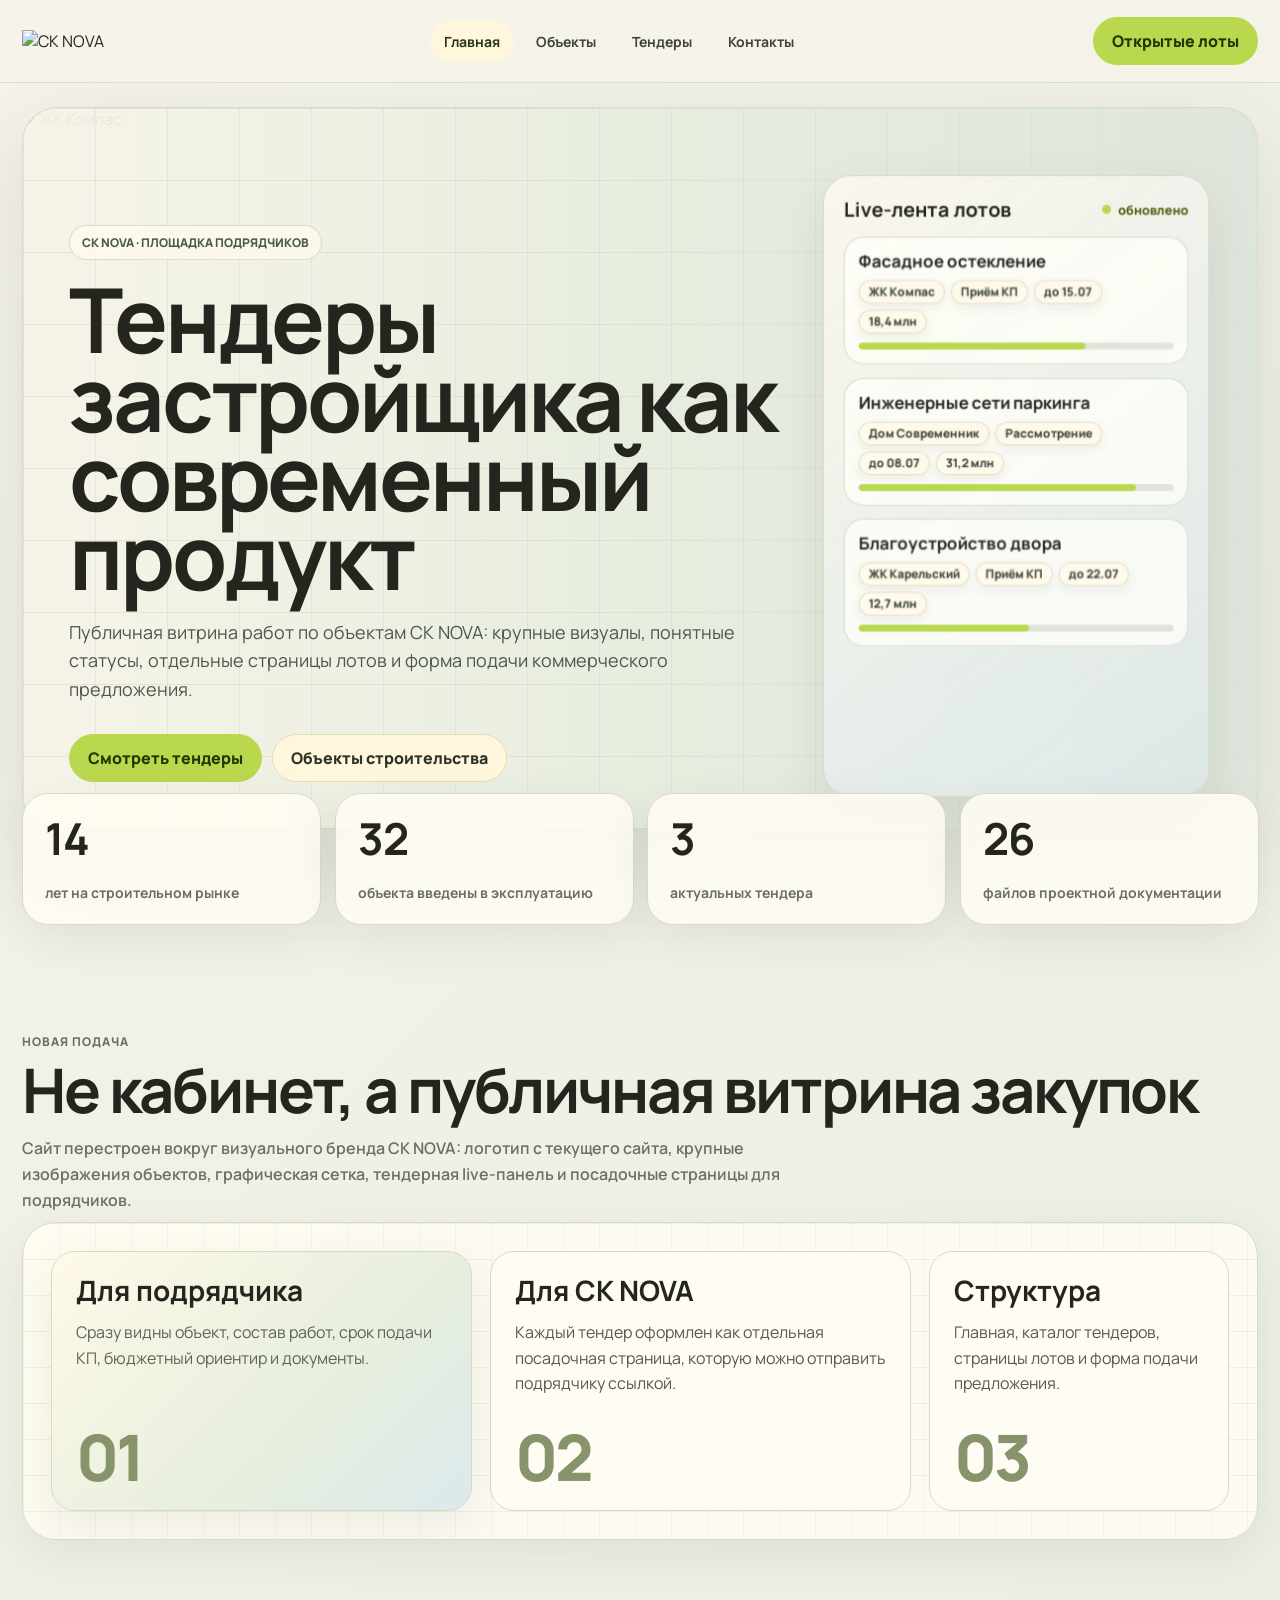
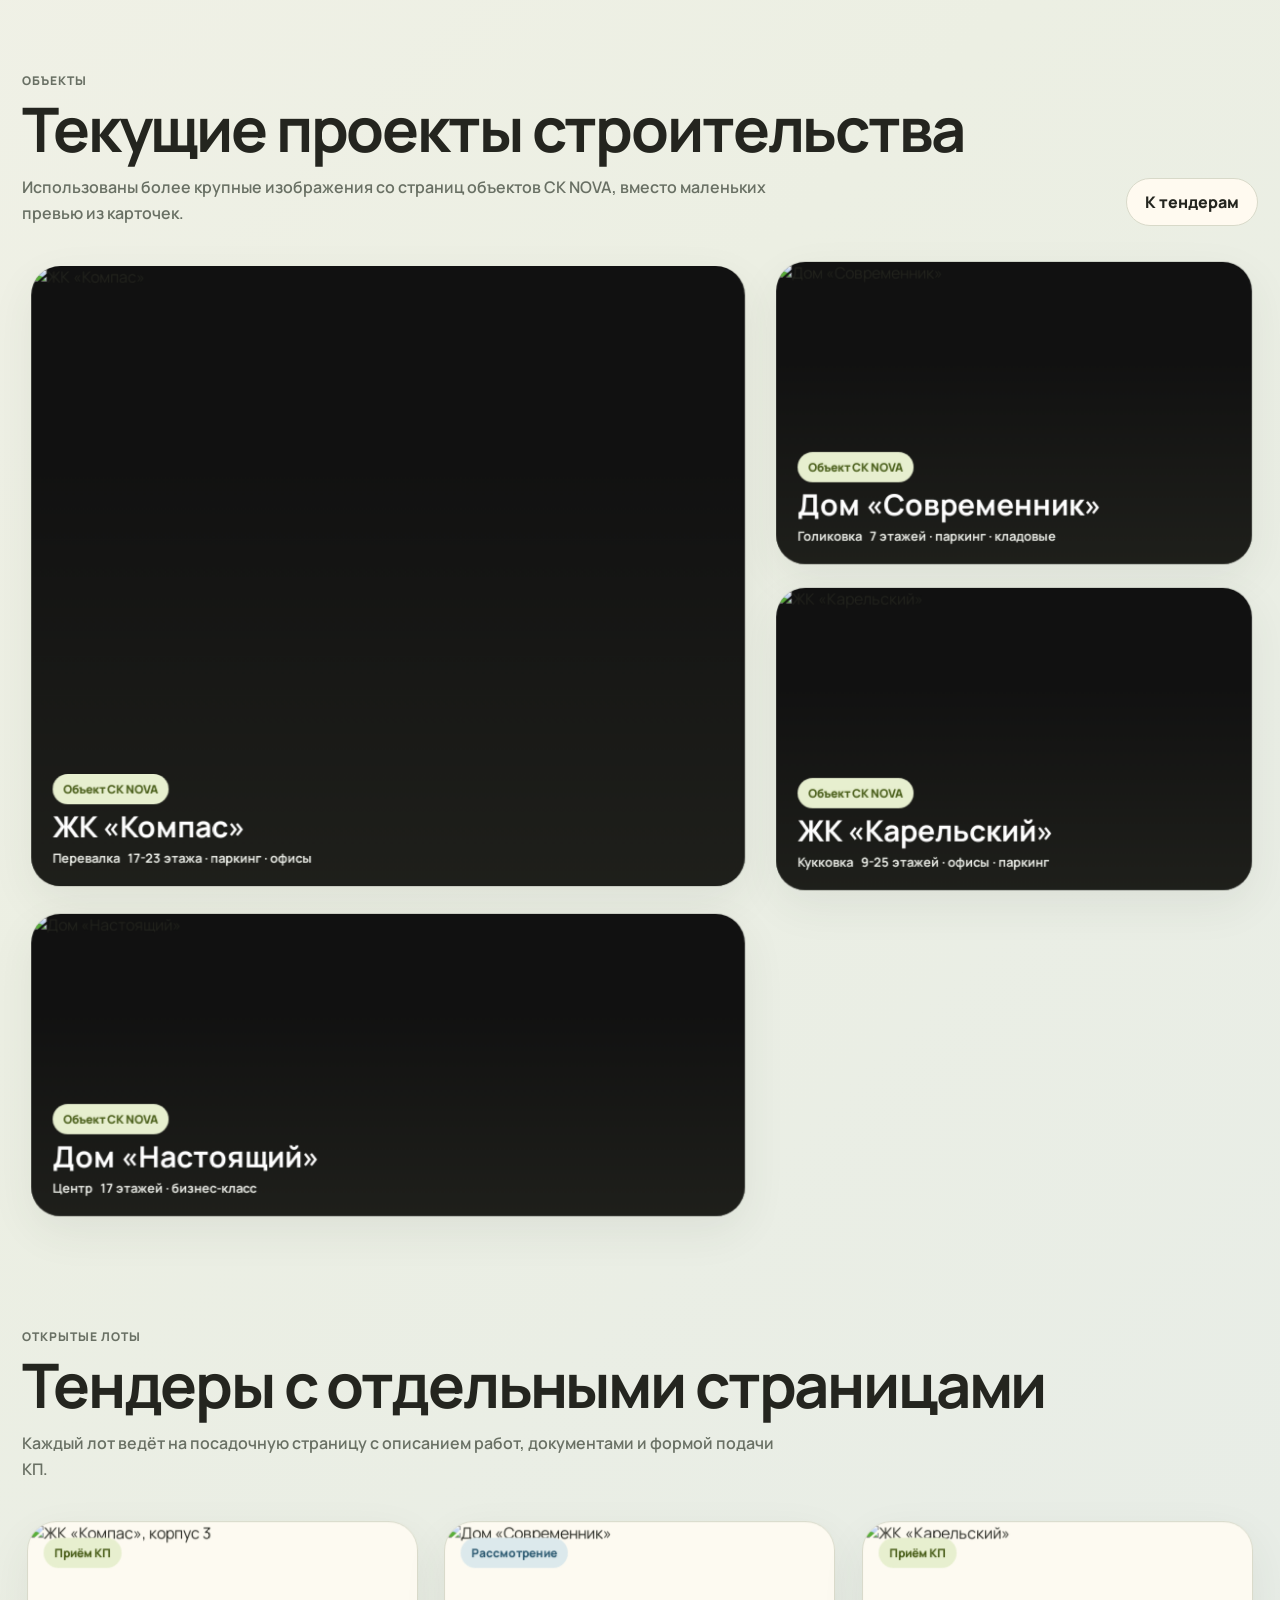
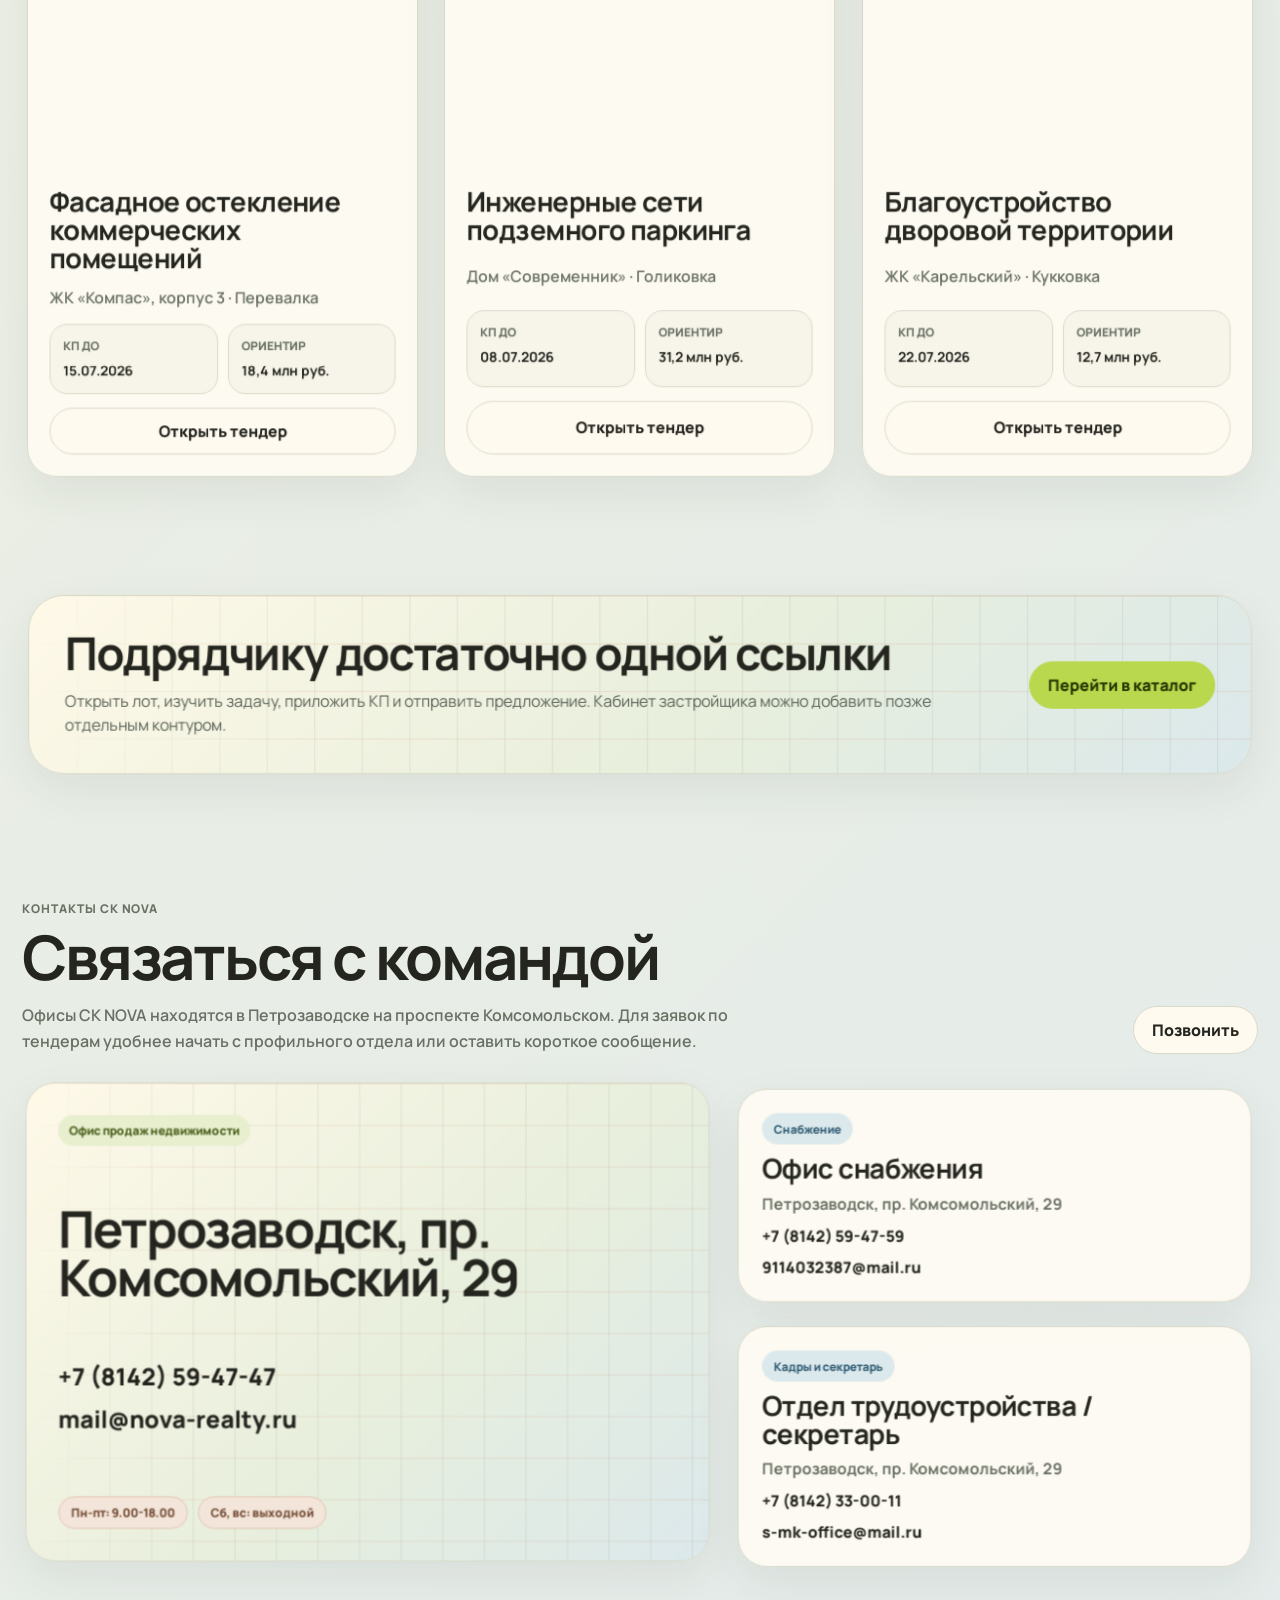
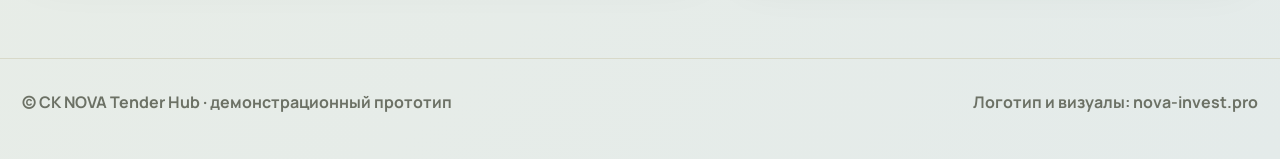
==== commit 9ac5bcf2: "Add files via upload" ====
--- a/nova-tender-platform.html
+++ b/nova-tender-platform.html
@@ -1 +1 @@
-<!doctype html><html lang="ru"><head><meta charset="utf-8"><meta name="viewport" content="width=device-width, initial-scale=1"><title>NOVA Tender Hub</title><link rel="stylesheet" href="style.css"></head><body><header class="topbar"><div class="wrap nav"><a class="brand" href="nova-tender-platform.html"><img src="https://nova-invest.pro/local/templates/main/tpl/assets/images/static/logo--min.svg" alt="NOVA"></a><nav class="links"><a class="active" href="nova-tender-platform.html">Главная</a><a href="nova-tender-platform.html#objects">Объекты</a><a class="" href="tenders.html">Тендеры</a><a href="nova-tender-platform.html#contacts">Контакты</a></nav><a class="btn lime" href="tenders.html">Открытые лоты</a></div></header><main><section class="hero"><div class="wrap"><div class="heroStage"><img src="https://nova-invest.pro/upload/resize_cache/iblock/e65/1024_600_2/6quq1vuqrdt77pk6a2e781jh57srbiwv.png" alt="ЖК Компас"><div class="heroContent"><div><span class="overline">NOVA · площадка подрядчиков</span><h1>Тендеры застройщика как современный продукт</h1><p>Публичная витрина работ по объектам NOVA: крупные визуалы, понятные статусы, отдельные страницы лотов и форма подачи коммерческого предложения.</p><div class="heroActions"><a class="btn lime" href="tenders.html">Смотреть тендеры</a><a class="btn glass" href="#objects">Объекты строительства</a></div></div><aside class="tenderConsole"><div class="consoleTop"><strong>Live-лента лотов</strong><span class="liveDot">обновлено</span></div><div class="consoleItem"><h3>Фасадное остекление</h3><div class="consoleMeta"><span>ЖК Компас</span><span>до 15.07</span><span>18,4 млн</span></div><div class="bar"><span style="width:72%"></span></div></div><div class="consoleItem"><h3>Инженерные сети паркинга</h3><div class="consoleMeta"><span>Дом Современник</span><span>рассмотрение</span></div><div class="bar"><span style="width:88%"></span></div></div><div class="consoleItem"><h3>Благоустройство двора</h3><div class="consoleMeta"><span>ЖК Карельский</span><span>до 22.07</span></div><div class="bar"><span style="width:54%"></span></div></div></aside></div></div><div class="stats"><div class="stat"><strong>14</strong><span>лет на строительном рынке</span></div><div class="stat"><strong>32</strong><span>объекта введены в эксплуатацию</span></div><div class="stat"><strong>3</strong><span>актуальных тендера</span></div><div class="stat"><strong>26</strong><span>файлов проектной документации</span></div></div></div></section><section class="section"><div class="wrap"><div class="sectionHead"><div><p class="kicker">Новая подача</p><h2>Не кабинет, а публичная витрина закупок</h2><p class="lead">Сайт перестроен вокруг визуального бренда NOVA: логотип с текущего сайта, крупные изображения объектов, графическая сетка, тендерная live-панель и посадочные страницы для подрядчиков.</p></div></div><div class="blueprint"><div class="aboutGrid"><article class="aboutCard dark"><div><h3>Для подрядчика</h3><p>Сразу видны объект, состав работ, срок подачи КП, бюджетный ориентир и документы.</p></div><span class="num">01</span></article><article class="aboutCard"><div><h3>Для NOVA</h3><p>Каждый тендер оформлен как отдельная посадочная страница, которую можно отправить подрядчику ссылкой.</p></div><span class="num">02</span></article><article class="aboutCard"><div><h3>Структура</h3><p>Главная, каталог тендеров, страницы лотов и форма подачи предложения.</p></div><span class="num">03</span></article></div></div></div></section><section class="section" id="objects"><div class="wrap"><div class="sectionHead"><div><p class="kicker">Объекты</p><h2>Текущие проекты строительства</h2><p class="lead">Использованы более крупные изображения со страниц объектов NOVA, вместо маленьких превью из карточек.</p></div><a class="btn light" href="tenders.html">К тендерам</a></div><div class="projects"><article class="project"><img src="https://nova-invest.pro/upload/resize_cache/iblock/e65/1024_600_2/6quq1vuqrdt77pk6a2e781jh57srbiwv.png" alt="ЖК «Компас»"><div class="projectText"><span class="tag">Объект NOVA</span><h3>ЖК «Компас»</h3><div class="meta"><span>Перевалка</span><span>17-23 этажа · паркинг · офисы</span></div></div></article><article class="project"><img src="https://nova-invest.pro/upload/iblock/76a/80k7ekkkxqdg42o2p7lcfx5v1n9xu7e8.jpg" alt="Дом «Современник»"><div class="projectText"><span class="tag">Объект NOVA</span><h3>Дом «Современник»</h3><div class="meta"><span>Голиковка</span><span>7 этажей · паркинг · кладовые</span></div></div></article><article class="project"><img src="https://nova-invest.pro/upload/resize_cache/iblock/5fc/1024_600_2/tx2vuw6uej2zof083wgt3vnd35kkxk6l.png" alt="ЖК «Карельский»"><div class="projectText"><span class="tag">Объект NOVA</span><h3>ЖК «Карельский»</h3><div class="meta"><span>Кукковка</span><span>9-25 этажей · офисы · паркинг</span></div></div></article><article class="project"><img src="https://nova-invest.pro/upload/resize_cache/iblock/ab3/1024_600_2/cpsgk8u0yp1w1qedsxzhdbpnp6j3zukg.jpg" alt="Дом «Настоящий»"><div class="projectText"><span class="tag">Объект NOVA</span><h3>Дом «Настоящий»</h3><div class="meta"><span>Центр</span><span>17 этажей · бизнес-класс</span></div></div></article></div></div></section><section class="section"><div class="wrap"><div class="sectionHead"><div><p class="kicker">Открытые лоты</p><h2>Тендеры с отдельными страницами</h2><p class="lead">Каждый лот ведет на посадочную страницу с описанием работ, документами и формой подачи КП.</p></div></div><div class="tenderGrid"><article class="tender"><div class="tenderImage"><img src="https://nova-invest.pro/upload/resize_cache/iblock/e65/1024_600_2/6quq1vuqrdt77pk6a2e781jh57srbiwv.png" alt="ЖК «Компас», корпус 3"><span class="tag ">Прием КП</span></div><div class="tenderBody"><h3>Фасадное остекление коммерческих помещений</h3><p>ЖК «Компас», корпус 3 · Перевалка</p><div class="facts"><div class="fact"><span>КП до</span><strong>15.07.2026</strong></div><div class="fact"><span>Ориентир</span><strong>18,4 млн руб.</strong></div></div><a class="btn light" href="tender-kompas-facade.html">Открыть тендер</a></div></article><article class="tender"><div class="tenderImage"><img src="https://nova-invest.pro/upload/iblock/76a/80k7ekkkxqdg42o2p7lcfx5v1n9xu7e8.jpg" alt="Дом «Современник»"><span class="tag blue">Рассмотрение</span></div><div class="tenderBody"><h3>Инженерные сети подземного паркинга</h3><p>Дом «Современник» · Голиковка</p><div class="facts"><div class="fact"><span>КП до</span><strong>08.07.2026</strong></div><div class="fact"><span>Ориентир</span><strong>31,2 млн руб.</strong></div></div><a class="btn light" href="tender-sovremennik-engineering.html">Открыть тендер</a></div></article><article class="tender"><div class="tenderImage"><img src="https://nova-invest.pro/upload/resize_cache/iblock/5fc/1024_600_2/tx2vuw6uej2zof083wgt3vnd35kkxk6l.png" alt="ЖК «Карельский»"><span class="tag coral">Прием КП</span></div><div class="tenderBody"><h3>Благоустройство дворовой территории</h3><p>ЖК «Карельский» · Кукковка</p><div class="facts"><div class="fact"><span>КП до</span><strong>22.07.2026</strong></div><div class="fact"><span>Ориентир</span><strong>12,7 млн руб.</strong></div></div><a class="btn light" href="tender-karelskiy-landscape.html">Открыть тендер</a></div></article></div></div></section><section class="section"><div class="wrap"><div class="cta"><div><h2>Подрядчику достаточно одной ссылки</h2><p>Открыть лот, изучить задачу, приложить КП и отправить предложение. Кабинет застройщика можно добавить позже отдельным контуром.</p></div><a class="btn lime" href="tenders.html">Перейти в каталог</a></div></div></section><section class="section contactsSection" id="contacts"><div class="wrap"><div class="sectionHead"><div><p class="kicker">Контакты NOVA</p><h2>Связаться с командой</h2><p class="lead">Офисы NOVA находятся в Петрозаводске на проспекте Комсомольском. Для заявок по тендерам удобнее начать с профильного отдела или оставить короткое сообщение.</p></div><a class="btn light" href="tel:+78142594747">Позвонить</a></div><div class="contactsLayout"><article class="contactHeroCard"><span class="tag">Офис продаж недвижимости</span><h3>Петрозаводск, пр. Комсомольский, 29</h3><div class="contactMain"><a href="tel:+78142594747">+7 (8142) 59-47-47</a><a href="mailto:mail@nova-realty.ru">mail@nova-realty.ru</a></div><div class="schedule"><span>Пн-пт: 9.00-18.00</span><span>Сб, вс: выходной</span></div></article><div class="contactCards"><article class="contactCard"><span class="contactLabel">Снабжение</span><h3>Офис снабжения</h3><p>Петрозаводск, пр. Комсомольский, 29</p><a href="tel:+78142594759">+7 (8142) 59-47-59</a><a href="mailto:9114032387@mail.ru">9114032387@mail.ru</a></article><article class="contactCard"><span class="contactLabel">Кадры и секретарь</span><h3>Отдел трудоустройства / секретарь</h3><p>Петрозаводск, пр. Комсомольский, 29</p><a href="tel:+78142330011">+7 (8142) 33-00-11</a><a href="mailto:s-mk-office@mail.ru">s-mk-office@mail.ru</a></article></div></div></div></section></main><footer class="footer"><div class="wrap"><span>© NOVA Tender Hub · демонстрационный прототип</span><span>Логотип и визуалы: nova-invest.pro</span></div></footer><script src="nav-active.js"></script></body></html>+<!doctype html><html lang="ru"><head><meta charset="utf-8"><meta name="viewport" content="width=device-width, initial-scale=1"><title>СК NOVA Tender Hub</title><link rel="stylesheet" href="style.css?v=5"></head><body><header class="topbar"><div class="wrap nav"><a class="brand" href="index.html?v=5"><img src="https://nova-invest.pro/local/templates/main/tpl/assets/images/static/logo--min.svg" alt="СК NOVA"></a><nav class="links"><a class="active" href="index.html?v=5">Главная</a><a href="index.html?v=5#objects">Объекты</a><a class="" href="tenders.html">Тендеры</a><a href="index.html?v=5#contacts">Контакты</a></nav><a class="btn lime" href="tenders.html">Открытые лоты</a></div></header><main><section class="hero"><div class="wrap"><div class="heroStage"><img src="https://nova-invest.pro/upload/resize_cache/iblock/e65/1024_600_2/6quq1vuqrdt77pk6a2e781jh57srbiwv.png" alt="ЖК Компас"><div class="heroContent"><div><span class="overline">СК NOVA · площадка подрядчиков</span><h1>Тендеры застройщика как современный продукт</h1><p>Публичная витрина работ по объектам СК NOVA: крупные визуалы, понятные статусы, отдельные страницы лотов и форма подачи коммерческого предложения.</p><div class="heroActions"><a class="btn lime" href="tenders.html">Смотреть тендеры</a><a class="btn glass" href="#objects">Объекты строительства</a></div></div><aside class="tenderConsole"><div class="consoleTop"><strong>Live-лента лотов</strong><span class="liveDot">обновлено</span></div><a class="consoleItem" href="tender-kompas-facade.html"><h3>Фасадное остекление</h3><div class="consoleMeta"><span>ЖК Компас</span><span>Приём КП</span><span>до 15.07</span><span>18,4 млн</span></div><div class="bar"><span style="width:72%"></span></div></a><a class="consoleItem" href="tender-sovremennik-engineering.html"><h3>Инженерные сети паркинга</h3><div class="consoleMeta"><span>Дом Современник</span><span>Рассмотрение</span><span>до 08.07</span><span>31,2 млн</span></div><div class="bar"><span style="width:88%"></span></div></a><a class="consoleItem" href="tender-karelskiy-landscape.html"><h3>Благоустройство двора</h3><div class="consoleMeta"><span>ЖК Карельский</span><span>Приём КП</span><span>до 22.07</span><span>12,7 млн</span></div><div class="bar"><span style="width:54%"></span></div></a></aside></div></div><div class="stats"><div class="stat"><strong>14</strong><span>лет на строительном рынке</span></div><div class="stat"><strong>32</strong><span>объекта введены в эксплуатацию</span></div><div class="stat"><strong>3</strong><span>актуальных тендера</span></div><div class="stat"><strong>26</strong><span>файлов проектной документации</span></div></div></div></section><section class="section"><div class="wrap"><div class="sectionHead"><div><p class="kicker">Новая подача</p><h2>Не кабинет, а публичная витрина закупок</h2><p class="lead">Сайт перестроен вокруг визуального бренда СК NOVA: логотип с текущего сайта, крупные изображения объектов, графическая сетка, тендерная live-панель и посадочные страницы для подрядчиков.</p></div></div><div class="blueprint"><div class="aboutGrid"><article class="aboutCard dark"><div><h3>Для подрядчика</h3><p>Сразу видны объект, состав работ, срок подачи КП, бюджетный ориентир и документы.</p></div><span class="num">01</span></article><article class="aboutCard"><div><h3>Для СК NOVA</h3><p>Каждый тендер оформлен как отдельная посадочная страница, которую можно отправить подрядчику ссылкой.</p></div><span class="num">02</span></article><article class="aboutCard"><div><h3>Структура</h3><p>Главная, каталог тендеров, страницы лотов и форма подачи предложения.</p></div><span class="num">03</span></article></div></div></div></section><section class="section" id="objects"><div class="wrap"><div class="sectionHead"><div><p class="kicker">Объекты</p><h2>Текущие проекты строительства</h2><p class="lead">Использованы более крупные изображения со страниц объектов СК NOVA, вместо маленьких превью из карточек.</p></div><a class="btn light" href="tenders.html">К тендерам</a></div><div class="projects"><article class="project"><img src="https://nova-invest.pro/upload/resize_cache/iblock/e65/1024_600_2/6quq1vuqrdt77pk6a2e781jh57srbiwv.png" alt="ЖК «Компас»"><div class="projectText"><span class="tag">Объект СК NOVA</span><h3>ЖК «Компас»</h3><div class="meta"><span>Перевалка</span><span>17-23 этажа · паркинг · офисы</span></div></div></article><article class="project"><img src="https://nova-invest.pro/upload/iblock/76a/80k7ekkkxqdg42o2p7lcfx5v1n9xu7e8.jpg" alt="Дом «Современник»"><div class="projectText"><span class="tag">Объект СК NOVA</span><h3>Дом «Современник»</h3><div class="meta"><span>Голиковка</span><span>7 этажей · паркинг · кладовые</span></div></div></article><article class="project"><img src="https://nova-invest.pro/upload/resize_cache/iblock/5fc/1024_600_2/tx2vuw6uej2zof083wgt3vnd35kkxk6l.png" alt="ЖК «Карельский»"><div class="projectText"><span class="tag">Объект СК NOVA</span><h3>ЖК «Карельский»</h3><div class="meta"><span>Кукковка</span><span>9-25 этажей · офисы · паркинг</span></div></div></article><article class="project"><img src="https://nova-invest.pro/upload/resize_cache/iblock/ab3/1024_600_2/cpsgk8u0yp1w1qedsxzhdbpnp6j3zukg.jpg" alt="Дом «Настоящий»"><div class="projectText"><span class="tag">Объект СК NOVA</span><h3>Дом «Настоящий»</h3><div class="meta"><span>Центр</span><span>17 этажей · бизнес-класс</span></div></div></article></div></div></section><section class="section"><div class="wrap"><div class="sectionHead"><div><p class="kicker">Открытые лоты</p><h2>Тендеры с отдельными страницами</h2><p class="lead">Каждый лот ведёт на посадочную страницу с описанием работ, документами и формой подачи КП.</p></div></div><div class="tenderGrid"><article class="tender"><div class="tenderImage"><img src="https://nova-invest.pro/upload/resize_cache/iblock/e65/1024_600_2/6quq1vuqrdt77pk6a2e781jh57srbiwv.png" alt="ЖК «Компас», корпус 3"><span class="tag">Приём КП</span></div><div class="tenderBody"><h3>Фасадное остекление коммерческих помещений</h3><p>ЖК «Компас», корпус 3 · Перевалка</p><div class="facts"><div class="fact"><span>КП до</span><strong>15.07.2026</strong></div><div class="fact"><span>Ориентир</span><strong>18,4 млн руб.</strong></div></div><a class="btn light" href="tender-kompas-facade.html">Открыть тендер</a></div></article><article class="tender"><div class="tenderImage"><img src="https://nova-invest.pro/upload/iblock/76a/80k7ekkkxqdg42o2p7lcfx5v1n9xu7e8.jpg" alt="Дом «Современник»"><span class="tag blue">Рассмотрение</span></div><div class="tenderBody"><h3>Инженерные сети подземного паркинга</h3><p>Дом «Современник» · Голиковка</p><div class="facts"><div class="fact"><span>КП до</span><strong>08.07.2026</strong></div><div class="fact"><span>Ориентир</span><strong>31,2 млн руб.</strong></div></div><a class="btn light" href="tender-sovremennik-engineering.html">Открыть тендер</a></div></article><article class="tender"><div class="tenderImage"><img src="https://nova-invest.pro/upload/resize_cache/iblock/5fc/1024_600_2/tx2vuw6uej2zof083wgt3vnd35kkxk6l.png" alt="ЖК «Карельский»"><span class="tag">Приём КП</span></div><div class="tenderBody"><h3>Благоустройство дворовой территории</h3><p>ЖК «Карельский» · Кукковка</p><div class="facts"><div class="fact"><span>КП до</span><strong>22.07.2026</strong></div><div class="fact"><span>Ориентир</span><strong>12,7 млн руб.</strong></div></div><a class="btn light" href="tender-karelskiy-landscape.html">Открыть тендер</a></div></article></div></div></section><section class="section"><div class="wrap"><div class="cta"><div><h2>Подрядчику достаточно одной ссылки</h2><p>Открыть лот, изучить задачу, приложить КП и отправить предложение. Кабинет застройщика можно добавить позже отдельным контуром.</p></div><a class="btn lime" href="tenders.html">Перейти в каталог</a></div></div></section><section class="section contactsSection" id="contacts"><div class="wrap"><div class="sectionHead"><div><p class="kicker">Контакты СК NOVA</p><h2>Связаться с командой</h2><p class="lead">Офисы СК NOVA находятся в Петрозаводске на проспекте Комсомольском. Для заявок по тендерам удобнее начать с профильного отдела или оставить короткое сообщение.</p></div><a class="btn light" href="tel:+78142594747">Позвонить</a></div><div class="contactsLayout"><article class="contactHeroCard"><span class="tag">Офис продаж недвижимости</span><h3>Петрозаводск, пр. Комсомольский, 29</h3><div class="contactMain"><a href="tel:+78142594747">+7 (8142) 59-47-47</a><a href="mailto:mail@nova-realty.ru">mail@nova-realty.ru</a></div><div class="schedule"><span>Пн-пт: 9.00-18.00</span><span>Сб, вс: выходной</span></div></article><div class="contactCards"><article class="contactCard"><span class="contactLabel">Снабжение</span><h3>Офис снабжения</h3><p>Петрозаводск, пр. Комсомольский, 29</p><a href="tel:+78142594759">+7 (8142) 59-47-59</a><a href="mailto:9114032387@mail.ru">9114032387@mail.ru</a></article><article class="contactCard"><span class="contactLabel">Кадры и секретарь</span><h3>Отдел трудоустройства / секретарь</h3><p>Петрозаводск, пр. Комсомольский, 29</p><a href="tel:+78142330011">+7 (8142) 33-00-11</a><a href="mailto:s-mk-office@mail.ru">s-mk-office@mail.ru</a></article></div></div></div></section></main><footer class="footer"><div class="wrap"><span>© СК NOVA Tender Hub · демонстрационный прототип</span><span>Логотип и визуалы: nova-invest.pro</span></div></footer><script src="nav-active.js?v=5"></script></body></html>
--- a/style.css
+++ b/style.css
@@ -1,6 +1,6 @@
 
 @import url('https://fonts.googleapis.com/css2?family=Manrope:wght@400;500;600;700;800&display=swap');
-:root{--ink:#141512;--muted:#6f726b;--line:#dedfd7;--paper:#fff;--mist:#f3f4ee;--night:#141713;--lime:#b8dc31;--limeText:#203100;--blue:#2c72bc;--coral:#ef7b45;--steel:#dfe6ea;--shadow:0 28px 90px rgba(20,21,18,.14);--soft:0 16px 46px rgba(20,21,18,.09);font-family:Manrope,Arial,sans-serif}*{box-sizing:border-box}html{scroll-behavior:smooth}body{margin:0;background:var(--mist);color:var(--ink)}a{text-decoration:none;color:inherit}img{display:block;max-width:100%}button,input,textarea,select{font:inherit}.wrap{width:min(1320px,calc(100% - 44px));margin:0 auto}.topbar{position:sticky;top:0;z-index:50;background:rgba(243,244,238,.78);backdrop-filter:blur(22px);border-bottom:1px solid rgba(222,223,215,.76)}.nav{min-height:82px;display:grid;grid-template-columns:auto 1fr auto;gap:24px;align-items:center}.brand{display:flex;align-items:center;gap:14px}.brand img{width:122px;height:auto}.links{display:flex;gap:8px;justify-content:center}.links a{padding:11px 14px;border-radius:999px;color:#3e423b;font-weight:700;font-size:14px}.links a:hover,.links a.active{background:#fff}.btn{display:inline-flex;align-items:center;justify-content:center;min-height:48px;border-radius:999px;border:1px solid var(--ink);background:var(--ink);color:#fff;padding:12px 18px;font-weight:800;white-space:nowrap;cursor:pointer}.btn.lime{background:var(--lime);border-color:var(--lime);color:var(--limeText)}.btn.light{background:#fff;color:var(--ink);border-color:var(--line)}.btn.glass{background:rgba(255,255,255,.14);border-color:rgba(255,255,255,.28);color:#fff;backdrop-filter:blur(14px)}.hero{padding:24px 0 34px}.heroStage{position:relative;min-height:720px;border-radius:36px;overflow:hidden;background:var(--night);box-shadow:var(--shadow)}.heroStage:before{content:"";position:absolute;inset:0;background:linear-gradient(90deg,rgba(13,15,12,.94),rgba(13,15,12,.67) 45%,rgba(13,15,12,.12));z-index:1}.heroStage:after{content:"";position:absolute;inset:0;background-image:linear-gradient(rgba(255,255,255,.09) 1px,transparent 1px),linear-gradient(90deg,rgba(255,255,255,.08) 1px,transparent 1px);background-size:72px 72px;mask-image:linear-gradient(90deg,#000 0%,rgba(0,0,0,.65) 55%,transparent 100%);z-index:2}.heroStage>img{position:absolute;inset:0;width:100%;height:100%;object-fit:cover;filter:saturate(1.04) contrast(1.02)}.heroContent{position:relative;z-index:3;min-height:720px;padding:46px;display:grid;grid-template-columns:minmax(0,1fr) 390px;gap:32px;align-items:end;color:#fff}.overline{display:inline-flex;width:max-content;min-height:34px;align-items:center;border:1px solid rgba(255,255,255,.24);background:rgba(255,255,255,.12);border-radius:999px;padding:8px 12px;color:#eef0e9;font-size:12px;font-weight:800;text-transform:uppercase}.hero h1{max-width:860px;margin:20px 0 0;font-size:clamp(48px,7vw,108px);line-height:.88;letter-spacing:-.035em}.hero p{max-width:720px;margin:22px 0 0;color:#e8ebe2;font-size:18px;line-height:1.6}.heroActions{display:flex;gap:10px;flex-wrap:wrap;margin-top:30px}.tenderConsole{align-self:stretch;background:rgba(255,255,255,.12);border:1px solid rgba(255,255,255,.24);backdrop-filter:blur(18px);border-radius:28px;padding:20px;display:grid;gap:14px;align-content:start}.consoleTop{display:flex;justify-content:space-between;gap:12px;align-items:center}.consoleTop strong{font-size:20px}.liveDot{display:inline-flex;align-items:center;gap:7px;color:#e7f7bc;font-size:13px;font-weight:800}.liveDot:before{content:"";width:9px;height:9px;border-radius:50%;background:var(--lime)}.consoleItem{border-radius:20px;background:rgba(255,255,255,.16);border:1px solid rgba(255,255,255,.20);padding:14px;display:grid;gap:9px}.consoleItem h3{margin:0;font-size:17px;line-height:1.15}.consoleMeta{display:flex;gap:8px;flex-wrap:wrap;color:#e6e8df;font-size:12px}.consoleItem .bar{height:7px;border-radius:999px;background:rgba(255,255,255,.22);overflow:hidden}.consoleItem .bar span{display:block;height:100%;background:var(--lime);border-radius:999px}.stats{display:grid;grid-template-columns:repeat(4,1fr);gap:14px;margin-top:-36px;position:relative;z-index:4}.stat{min-height:132px;border:1px solid var(--line);border-radius:26px;background:rgba(255,255,255,.92);box-shadow:var(--soft);padding:22px;display:grid;align-content:space-between}.stat strong{font-size:44px;line-height:1;letter-spacing:-.03em}.stat span{color:var(--muted);font-weight:700;font-size:14px}.section{padding:58px 0}.sectionHead{display:grid;grid-template-columns:minmax(0,1fr) auto;gap:24px;align-items:end;margin-bottom:24px}.kicker{margin:0 0 12px;color:var(--muted);font-size:12px;letter-spacing:.08em;text-transform:uppercase;font-weight:900}.section h2{margin:0;font-size:clamp(36px,4.8vw,72px);line-height:.92;letter-spacing:-.035em}.lead{margin:16px 0 0;color:var(--muted);max-width:760px;line-height:1.65;font-weight:600}.blueprint{position:relative;border-radius:34px;background:#fff;border:1px solid var(--line);box-shadow:var(--soft);overflow:hidden}.blueprint:before{content:"";position:absolute;inset:0;background-image:linear-gradient(rgba(44,114,188,.10) 1px,transparent 1px),linear-gradient(90deg,rgba(44,114,188,.10) 1px,transparent 1px);background-size:36px 36px;opacity:.75}.aboutGrid{position:relative;z-index:1;padding:28px;display:grid;grid-template-columns:1fr 1fr 300px;gap:18px}.aboutCard{border-radius:24px;background:rgba(255,255,255,.82);border:1px solid var(--line);padding:24px;min-height:260px;display:grid;align-content:space-between}.aboutCard.dark{background:var(--night);color:#fff}.aboutCard h3{margin:0;font-size:28px;line-height:1}.aboutCard p{margin:16px 0 0;color:#555953;line-height:1.6}.aboutCard.dark p{color:#dfe3d7}.num{font-size:64px;line-height:.9;font-weight:900;letter-spacing:-.05em}.projects{display:grid;grid-template-columns:1.2fr .8fr;grid-auto-rows:310px;gap:16px}.project{position:relative;border-radius:30px;overflow:hidden;background:#111;box-shadow:var(--soft);min-height:310px}.project:nth-child(1){grid-row:span 2}.project img{width:100%;height:100%;object-fit:cover}.project:after{content:"";position:absolute;inset:0;background:linear-gradient(180deg,transparent 35%,rgba(0,0,0,.78))}.projectText{position:absolute;z-index:1;left:22px;right:22px;bottom:20px;color:#fff}.projectText h3{margin:8px 0 8px;font-size:30px;line-height:1}.tag{display:inline-flex;width:max-content;min-height:30px;align-items:center;border-radius:999px;padding:7px 11px;background:#eaf6bd;color:#38570c;font-size:12px;font-weight:900}.tag.blue{background:#ddecfb;color:#1e568d}.tag.coral{background:#ffe0d0;color:#9b3f17}.projectText .meta{color:#eceee8}.tenderGrid{display:grid;grid-template-columns:repeat(3,1fr);gap:16px}.tender{border-radius:30px;overflow:hidden;background:#fff;border:1px solid var(--line);box-shadow:var(--soft);display:grid;grid-template-rows:250px auto}.tenderImage{position:relative;overflow:hidden}.tenderImage img{width:100%;height:100%;object-fit:cover;transition:.3s transform}.tender:hover img{transform:scale(1.04)}.tenderImage .tag{position:absolute;left:16px;top:16px}.tenderBody{padding:22px;display:grid;gap:14px}.tenderBody h3{margin:0;font-size:28px;line-height:1.04;letter-spacing:-.02em}.tenderBody p{margin:0;color:var(--muted);line-height:1.55;font-weight:600}.meta{display:flex;gap:8px;flex-wrap:wrap;color:var(--muted);font-size:13px;font-weight:700}.facts{display:grid;grid-template-columns:repeat(2,1fr);gap:10px}.fact{border:1px solid var(--line);border-radius:18px;background:#f8f9f4;padding:13px}.fact span{display:block;color:var(--muted);font-size:12px;margin-bottom:5px;font-weight:800;text-transform:uppercase}.fact strong{font-size:14px}.cta{border-radius:36px;background:var(--night);color:#fff;padding:36px;display:grid;grid-template-columns:minmax(0,1fr) auto;gap:24px;align-items:center;box-shadow:var(--shadow);position:relative;overflow:hidden}.cta:before{content:"";position:absolute;inset:0;background-image:linear-gradient(rgba(184,220,49,.14) 1px,transparent 1px),linear-gradient(90deg,rgba(184,220,49,.13) 1px,transparent 1px);background-size:48px 48px;mask-image:linear-gradient(90deg,transparent,black 35%,black 100%)}.cta>*{position:relative}.cta h2{margin:0;font-size:46px;line-height:.95;letter-spacing:-.03em}.cta p{margin:14px 0 0;color:#dfe3d7;line-height:1.55}.pageHero{padding:34px 0 26px}.pagePanel{border-radius:36px;background:var(--night);color:#fff;padding:40px;box-shadow:var(--shadow);position:relative;overflow:hidden}.pagePanel:before{content:"";position:absolute;inset:0;background-image:linear-gradient(rgba(255,255,255,.08) 1px,transparent 1px),linear-gradient(90deg,rgba(255,255,255,.08) 1px,transparent 1px);background-size:52px 52px;opacity:.55}.pagePanel>*{position:relative}.pagePanel h1{margin:18px 0 0;font-size:clamp(48px,6vw,88px);line-height:.9;letter-spacing:-.04em}.pagePanel p{max-width:820px;color:#dde1d6;line-height:1.6}.filters{display:grid;grid-template-columns:minmax(240px,1fr) 190px 190px auto;gap:10px;margin-top:24px}.filters input,.filters select{min-height:50px;border-radius:999px;border:1px solid rgba(255,255,255,.22);background:rgba(255,255,255,.10);color:#fff;padding:12px 16px;outline:0}.filters option{color:#111}.rows{display:grid;gap:18px}.row{display:grid;grid-template-columns:360px minmax(0,1fr) 230px;gap:20px;border-radius:32px;background:#fff;border:1px solid var(--line);box-shadow:var(--soft);overflow:hidden}.rowPic{position:relative;min-height:310px}.rowPic img{width:100%;height:100%;object-fit:cover}.rowContent{padding:24px;display:grid;gap:14px;align-content:start}.rowContent h2{margin:0;font-size:34px;line-height:1;letter-spacing:-.03em}.rowContent p{margin:0;color:var(--muted);line-height:1.6;font-weight:600}.rowActions{padding:24px;display:grid;align-content:center;gap:10px}.tenderHero{padding:24px 0 0}.tenderStage{position:relative;min-height:660px;border-radius:36px;overflow:hidden;background:#111;box-shadow:var(--shadow)}.tenderStage img{position:absolute;inset:0;width:100%;height:100%;object-fit:cover}.tenderStage:before{content:"";position:absolute;inset:0;z-index:1;background:linear-gradient(90deg,rgba(13,15,12,.92),rgba(13,15,12,.63) 52%,rgba(13,15,12,.10))}.tenderStage:after{content:"";position:absolute;inset:0;z-index:2;background-image:linear-gradient(rgba(255,255,255,.08) 1px,transparent 1px),linear-gradient(90deg,rgba(255,255,255,.08) 1px,transparent 1px);background-size:64px 64px;mask-image:linear-gradient(90deg,#000,transparent 85%)}.tenderCopy{position:relative;z-index:3;min-height:660px;padding:44px;display:grid;align-content:end;color:#fff}.tenderCopy h1{max-width:930px;margin:18px 0 0;font-size:clamp(46px,6vw,92px);line-height:.9;letter-spacing:-.04em}.tenderCopy p{max-width:780px;color:#e8ebe2;line-height:1.6;font-size:17px}.detailLayout{display:grid;grid-template-columns:minmax(0,1fr) 430px;gap:18px;align-items:start}.content,.offer{border-radius:32px;background:#fff;border:1px solid var(--line);box-shadow:var(--soft)}.content{padding:30px}.content h2{margin:0 0 18px;font-size:38px;letter-spacing:-.03em;line-height:1}.content p,.content li{color:#3f433c;line-height:1.7;font-weight:600}.content ul{padding-left:22px}.docGrid{display:grid;grid-template-columns:repeat(3,1fr);gap:12px;margin-top:14px}.doc{border:1px solid var(--line);border-radius:20px;background:#f8f9f4;padding:15px;display:grid;grid-template-columns:44px 1fr;gap:12px;align-items:center}.docIcon{height:52px;border-radius:14px;background:var(--night);color:#fff;display:grid;place-items:center;font-size:11px;font-weight:900}.doc small{display:block;color:var(--muted);margin-top:4px}.offer{position:sticky;top:104px;padding:24px;display:grid;gap:14px}.offer h2{margin:0;font-size:32px;line-height:1}.offer p{margin:0;color:var(--muted);line-height:1.55;font-weight:600}.offer input,.offer textarea{width:100%;min-height:50px;border:1px solid var(--line);border-radius:16px;background:#f8f9f4;padding:12px 14px;outline:0}.offer textarea{min-height:120px;resize:vertical}.upload{border:1px dashed #aeb5a6;border-radius:20px;background:#f8f9f4;padding:18px;text-align:center;color:var(--muted);font-weight:700}.footer{margin-top:54px;padding:32px 0 46px;border-top:1px solid var(--line);color:var(--muted);font-weight:700}.footer .wrap{display:flex;gap:16px;justify-content:space-between;flex-wrap:wrap}@media(max-width:1120px){.heroContent,.detailLayout{grid-template-columns:1fr}.tenderConsole{align-self:auto}.aboutGrid{grid-template-columns:1fr}.projects{grid-template-columns:1fr;grid-auto-rows:auto}.project,.project:nth-child(1){grid-row:auto;height:360px}.tenderGrid{grid-template-columns:1fr 1fr}.filters{grid-template-columns:1fr 1fr}.row{grid-template-columns:280px minmax(0,1fr)}.rowActions{grid-column:1/-1;grid-template-columns:1fr 1fr}.offer{position:static}}@media(max-width:760px){.wrap{width:min(100% - 28px,1320px)}.nav{grid-template-columns:1fr;gap:12px;padding:14px 0}.links{justify-content:flex-start;overflow:auto}.btn{width:100%}.heroStage,.heroContent,.tenderStage,.tenderCopy{min-height:760px}.heroContent,.tenderCopy{padding:24px}.stats,.tenderGrid,.facts,.docGrid,.filters{grid-template-columns:1fr}.sectionHead,.cta{grid-template-columns:1fr}.row{grid-template-columns:1fr}.rowPic{min-height:250px}.rowActions{grid-template-columns:1fr}.aboutCard{min-height:220px}}
+:root{--ink:#141512;--muted:#6f726b;--line:#dedfd7;--paper:#fff;--mist:#f3f4ee;--night:#141713;--lime:#b8dc31;--limeText:#203100;--blue:#2c72bc;--coral:#ef7b45;--steel:#dfe6ea;--shadow:0 28px 90px rgba(20,21,18,.14);--soft:0 16px 46px rgba(20,21,18,.09);font-family:Manrope,Arial,sans-serif}*{box-sizing:border-box}html{scroll-behavior:smooth}body{margin:0;background:var(--mist);color:var(--ink)}a{text-decoration:none;color:inherit}img{display:block;max-width:100%}button,input,textarea,select{font:inherit}.wrap{width:min(1320px,calc(100% - 44px));margin:0 auto}.topbar{position:sticky;top:0;z-index:50;background:rgba(243,244,238,.78);backdrop-filter:blur(22px);border-bottom:1px solid rgba(222,223,215,.76)}.nav{min-height:82px;display:grid;grid-template-columns:auto 1fr auto;gap:24px;align-items:center}.brand{display:flex;align-items:center;gap:14px}.brand img{width:122px;height:auto}.links{display:flex;gap:8px;justify-content:center}.links a{padding:11px 14px;border-radius:999px;color:#3e423b;font-weight:700;font-size:14px}.links a:hover,.links a.active{background:#fff}.btn{display:inline-flex;align-items:center;justify-content:center;min-height:48px;border-radius:999px;border:1px solid var(--ink);background:var(--ink);color:#fff;padding:12px 18px;font-weight:800;white-space:nowrap;cursor:pointer}.btn.lime{background:var(--lime);border-color:var(--lime);color:var(--limeText)}.btn.light{background:#fff;color:var(--ink);border-color:var(--line)}.btn.glass{background:rgba(255,255,255,.14);border-color:rgba(255,255,255,.28);color:#fff;backdrop-filter:blur(14px)}.hero{padding:24px 0 34px}.heroStage{position:relative;min-height:720px;border-radius:36px;overflow:hidden;background:var(--night);box-shadow:var(--shadow)}.heroStage:before{content:"";position:absolute;inset:0;background:linear-gradient(90deg,rgba(13,15,12,.94),rgba(13,15,12,.67) 45%,rgba(13,15,12,.12));z-index:1}.heroStage:after{content:"";position:absolute;inset:0;background-image:linear-gradient(rgba(255,255,255,.09) 1px,transparent 1px),linear-gradient(90deg,rgba(255,255,255,.08) 1px,transparent 1px);background-size:72px 72px;mask-image:linear-gradient(90deg,#000 0%,rgba(0,0,0,.65) 55%,transparent 100%);z-index:2}.heroStage>img{position:absolute;inset:0;width:100%;height:100%;object-fit:cover;filter:saturate(1.04) contrast(1.02)}.heroContent{position:relative;z-index:3;min-height:720px;padding:46px;display:grid;grid-template-columns:minmax(0,1fr) 390px;gap:32px;align-items:end;color:#fff}.overline{display:inline-flex;width:max-content;min-height:34px;align-items:center;border:1px solid rgba(255,255,255,.24);background:rgba(255,255,255,.12);border-radius:999px;padding:8px 12px;color:#eef0e9;font-size:12px;font-weight:800;text-transform:uppercase}.hero h1{max-width:860px;margin:20px 0 0;font-size:clamp(48px,7vw,108px);line-height:.88;letter-spacing:-.035em}.hero p{max-width:720px;margin:22px 0 0;color:#e8ebe2;font-size:18px;line-height:1.6}.heroActions{display:flex;gap:10px;flex-wrap:wrap;margin-top:30px}.tenderConsole{align-self:stretch;background:rgba(255,255,255,.12);border:1px solid rgba(255,255,255,.24);backdrop-filter:blur(18px);border-radius:28px;padding:20px;display:grid;gap:14px;align-content:start}.consoleTop{display:flex;justify-content:space-between;gap:12px;align-items:center}.consoleTop strong{font-size:20px}.liveDot{display:inline-flex;align-items:center;gap:7px;color:#e7f7bc;font-size:13px;font-weight:800}.liveDot:before{content:"";width:9px;height:9px;border-radius:50%;background:var(--lime)}.consoleItem{border-radius:20px;background:rgba(255,255,255,.16);border:1px solid rgba(255,255,255,.20);padding:14px;display:grid;gap:9px}.consoleItem h3{margin:0;font-size:17px;line-height:1.15}.consoleMeta{display:flex;gap:6px;flex-wrap:wrap;color:#eef2e7;font-size:12px;align-items:center}.consoleMeta span{display:inline-flex;align-items:center;min-height:24px;border-radius:999px;padding:4px 9px;background:rgba(255,250,235,.88);border:1px solid rgba(225,219,194,.95);color:#3f463d;line-height:1;font-weight:800;box-shadow:0 4px 12px rgba(31,36,28,.06)}.consoleMeta span:first-child{background:rgba(255,250,235,.88);color:#3f463d;border-color:rgba(225,219,194,.95)}.consoleMeta span:not(:first-child){background:rgba(255,250,235,.88);color:#3f463d;border-color:rgba(225,219,194,.95)}.consoleItem .bar{height:7px;border-radius:999px;background:rgba(255,255,255,.22);overflow:hidden}.consoleItem .bar span{display:block;height:100%;background:var(--lime);border-radius:999px}.stats{display:grid;grid-template-columns:repeat(4,1fr);gap:14px;margin-top:-36px;position:relative;z-index:4}.stat{min-height:132px;border:1px solid var(--line);border-radius:26px;background:rgba(255,255,255,.92);box-shadow:var(--soft);padding:22px;display:grid;align-content:space-between}.stat strong{font-size:44px;line-height:1;letter-spacing:-.03em}.stat span{color:var(--muted);font-weight:700;font-size:14px}.section{padding:58px 0}.sectionHead{display:grid;grid-template-columns:minmax(0,1fr) auto;gap:24px;align-items:end;margin-bottom:24px}.kicker{margin:0 0 12px;color:var(--muted);font-size:12px;letter-spacing:.08em;text-transform:uppercase;font-weight:900}.section h2{margin:0;font-size:clamp(36px,4.8vw,72px);line-height:.92;letter-spacing:-.035em}.lead{margin:16px 0 0;color:var(--muted);max-width:760px;line-height:1.65;font-weight:600}.blueprint{position:relative;border-radius:34px;background:#fff;border:1px solid var(--line);box-shadow:var(--soft);overflow:hidden}.blueprint:before{content:"";position:absolute;inset:0;background-image:linear-gradient(rgba(44,114,188,.10) 1px,transparent 1px),linear-gradient(90deg,rgba(44,114,188,.10) 1px,transparent 1px);background-size:36px 36px;opacity:.75}.aboutGrid{position:relative;z-index:1;padding:28px;display:grid;grid-template-columns:1fr 1fr 300px;gap:18px}.aboutCard{border-radius:24px;background:rgba(255,255,255,.82);border:1px solid var(--line);padding:24px;min-height:260px;display:grid;align-content:space-between}.aboutCard.dark{background:var(--night);color:#fff}.aboutCard h3{margin:0;font-size:28px;line-height:1}.aboutCard p{margin:16px 0 0;color:#555953;line-height:1.6}.aboutCard.dark p{color:#dfe3d7}.num{font-size:64px;line-height:.9;font-weight:900;letter-spacing:-.05em}.projects{display:grid;grid-template-columns:1.2fr .8fr;grid-auto-rows:310px;gap:16px}.project{position:relative;border-radius:30px;overflow:hidden;background:#111;box-shadow:var(--soft);min-height:310px}.project:nth-child(1){grid-row:span 2}.project img{width:100%;height:100%;object-fit:cover}.project:after{content:"";position:absolute;inset:0;background:linear-gradient(180deg,transparent 35%,rgba(0,0,0,.78))}.projectText{position:absolute;z-index:1;left:22px;right:22px;bottom:20px;color:#fff}.projectText h3{margin:8px 0 8px;font-size:30px;line-height:1}.tag{display:inline-flex;width:max-content;min-height:30px;align-items:center;border-radius:999px;padding:7px 11px;background:#eaf6bd;color:#38570c;font-size:12px;font-weight:900}.tag.blue{background:#ddecfb;color:#1e568d}.tag.coral{background:#ffe0d0;color:#9b3f17}.projectText .meta{color:#eceee8}.tenderGrid{display:grid;grid-template-columns:repeat(3,1fr);gap:16px}.tender{border-radius:30px;overflow:hidden;background:#fff;border:1px solid var(--line);box-shadow:var(--soft);display:grid;grid-template-rows:250px auto}.tenderImage{position:relative;overflow:hidden}.tenderImage img{width:100%;height:100%;object-fit:cover;transition:.3s transform}.tender:hover img{transform:scale(1.04)}.tenderImage .tag{position:absolute;left:16px;top:16px}.tenderBody{padding:22px;display:grid;gap:14px}.tenderBody h3{margin:0;font-size:28px;line-height:1.04;letter-spacing:-.02em}.tenderBody p{margin:0;color:var(--muted);line-height:1.55;font-weight:600}.meta{display:flex;gap:8px;flex-wrap:wrap;color:var(--muted);font-size:13px;font-weight:700}.facts{display:grid;grid-template-columns:repeat(2,1fr);gap:10px}.fact{border:1px solid var(--line);border-radius:18px;background:#f8f9f4;padding:13px}.fact span{display:block;color:var(--muted);font-size:12px;margin-bottom:5px;font-weight:800;text-transform:uppercase}.fact strong{font-size:14px}.cta{border-radius:36px;background:var(--night);color:#fff;padding:36px;display:grid;grid-template-columns:minmax(0,1fr) auto;gap:24px;align-items:center;box-shadow:var(--shadow);position:relative;overflow:hidden}.cta:before{content:"";position:absolute;inset:0;background-image:linear-gradient(rgba(184,220,49,.14) 1px,transparent 1px),linear-gradient(90deg,rgba(184,220,49,.13) 1px,transparent 1px);background-size:48px 48px;mask-image:linear-gradient(90deg,transparent,black 35%,black 100%)}.cta>*{position:relative}.cta h2{margin:0;font-size:46px;line-height:.95;letter-spacing:-.03em}.cta p{margin:14px 0 0;color:#dfe3d7;line-height:1.55}.pageHero{padding:34px 0 26px}.pagePanel{border-radius:36px;background:var(--night);color:#fff;padding:40px;box-shadow:var(--shadow);position:relative;overflow:hidden}.pagePanel:before{content:"";position:absolute;inset:0;background-image:linear-gradient(rgba(255,255,255,.08) 1px,transparent 1px),linear-gradient(90deg,rgba(255,255,255,.08) 1px,transparent 1px);background-size:52px 52px;opacity:.55}.pagePanel>*{position:relative}.pagePanel h1{margin:18px 0 0;font-size:clamp(48px,6vw,88px);line-height:.9;letter-spacing:-.04em}.pagePanel p{max-width:820px;color:#dde1d6;line-height:1.6}.filters{display:grid;grid-template-columns:minmax(240px,1fr) 190px 190px auto;gap:10px;margin-top:24px}.filters input,.filters select{min-height:50px;border-radius:999px;border:1px solid rgba(255,255,255,.22);background:rgba(255,255,255,.10);color:#fff;padding:12px 16px;outline:0}.filters option{color:#111}.rows{display:grid;gap:18px}.row{display:grid;grid-template-columns:360px minmax(0,1fr) 230px;gap:20px;border-radius:32px;background:#fff;border:1px solid var(--line);box-shadow:var(--soft);overflow:hidden}.rowPic{position:relative;min-height:310px}.rowPic img{width:100%;height:100%;object-fit:cover}.rowContent{padding:24px;display:grid;gap:14px;align-content:start}.rowContent h2{margin:0;font-size:34px;line-height:1;letter-spacing:-.03em}.rowContent p{margin:0;color:var(--muted);line-height:1.6;font-weight:600}.rowActions{padding:24px;display:grid;align-content:center;gap:10px}.tenderHero{padding:24px 0 0}.tenderStage{position:relative;min-height:660px;border-radius:36px;overflow:hidden;background:#111;box-shadow:var(--shadow)}.tenderStage img{position:absolute;inset:0;width:100%;height:100%;object-fit:cover}.tenderStage:before{content:"";position:absolute;inset:0;z-index:1;background:linear-gradient(90deg,rgba(13,15,12,.92),rgba(13,15,12,.63) 52%,rgba(13,15,12,.10))}.tenderStage:after{content:"";position:absolute;inset:0;z-index:2;background-image:linear-gradient(rgba(255,255,255,.08) 1px,transparent 1px),linear-gradient(90deg,rgba(255,255,255,.08) 1px,transparent 1px);background-size:64px 64px;mask-image:linear-gradient(90deg,#000,transparent 85%)}.tenderCopy{position:relative;z-index:3;min-height:660px;padding:44px;display:grid;align-content:end;color:#fff}.tenderCopy h1{max-width:930px;margin:18px 0 0;font-size:clamp(46px,6vw,92px);line-height:.9;letter-spacing:-.04em}.tenderCopy p{max-width:780px;color:#e8ebe2;line-height:1.6;font-size:17px}.detailLayout{display:grid;grid-template-columns:minmax(0,1fr) 430px;gap:18px;align-items:start}.content,.offer{border-radius:32px;background:#fff;border:1px solid var(--line);box-shadow:var(--soft)}.content{padding:30px}.content h2{margin:0 0 18px;font-size:38px;letter-spacing:-.03em;line-height:1}.content p,.content li{color:#3f433c;line-height:1.7;font-weight:600}.content ul{padding-left:22px}.docGrid{display:grid;grid-template-columns:repeat(3,1fr);gap:12px;margin-top:14px}.doc{border:1px solid var(--line);border-radius:20px;background:#f8f9f4;padding:15px;display:grid;grid-template-columns:44px 1fr;gap:12px;align-items:center}.docIcon{height:52px;border-radius:14px;background:var(--night);color:#fff;display:grid;place-items:center;font-size:11px;font-weight:900}.doc small{display:block;color:var(--muted);margin-top:4px}.offer{position:sticky;top:104px;padding:24px;display:grid;gap:14px}.offer h2{margin:0;font-size:32px;line-height:1}.offer p{margin:0;color:var(--muted);line-height:1.55;font-weight:600}.offer input,.offer textarea{width:100%;min-height:50px;border:1px solid var(--line);border-radius:16px;background:#f8f9f4;padding:12px 14px;outline:0}.offer textarea{min-height:120px;resize:vertical}.upload{border:1px dashed #aeb5a6;border-radius:20px;background:#f8f9f4;padding:18px;text-align:center;color:var(--muted);font-weight:700}.footer{margin-top:54px;padding:32px 0 46px;border-top:1px solid var(--line);color:var(--muted);font-weight:700}.footer .wrap{display:flex;gap:16px;justify-content:space-between;flex-wrap:wrap}@media(max-width:1120px){.heroContent,.detailLayout{grid-template-columns:1fr}.tenderConsole{align-self:auto}.aboutGrid{grid-template-columns:1fr}.projects{grid-template-columns:1fr;grid-auto-rows:auto}.project,.project:nth-child(1){grid-row:auto;height:360px}.tenderGrid{grid-template-columns:1fr 1fr}.filters{grid-template-columns:1fr 1fr}.row{grid-template-columns:280px minmax(0,1fr)}.rowActions{grid-column:1/-1;grid-template-columns:1fr 1fr}.offer{position:static}}@media(max-width:760px){.wrap{width:min(100% - 28px,1320px)}.nav{grid-template-columns:1fr;gap:12px;padding:14px 0}.links{justify-content:flex-start;overflow:auto}.btn{width:100%}.heroStage,.heroContent,.tenderStage,.tenderCopy{min-height:760px}.heroContent,.tenderCopy{padding:24px}.stats,.tenderGrid,.facts,.docGrid,.filters{grid-template-columns:1fr}.sectionHead,.cta{grid-template-columns:1fr}.row{grid-template-columns:1fr}.rowPic{min-height:250px}.rowActions{grid-template-columns:1fr}.aboutCard{min-height:220px}}
 
 .contactsSection{padding-top:68px}.contactsLayout{display:grid;grid-template-columns:minmax(0,1.05fr) minmax(320px,.8fr);gap:18px;align-items:stretch}.contactHeroCard,.contactCard{border:1px solid var(--line);background:#fff;box-shadow:var(--soft);border-radius:30px}.contactHeroCard{min-height:420px;padding:32px;background:var(--night);color:#fff;display:grid;align-content:space-between;position:relative;overflow:hidden}.contactHeroCard:before{content:"";position:absolute;inset:0;background-image:linear-gradient(rgba(184,220,49,.14) 1px,transparent 1px),linear-gradient(90deg,rgba(184,220,49,.12) 1px,transparent 1px);background-size:42px 42px;mask-image:linear-gradient(135deg,#000,transparent 78%)}.contactHeroCard>*{position:relative}.contactHeroCard h3{margin:22px 0;font-size:clamp(34px,4vw,58px);line-height:.95;letter-spacing:-.035em}.contactMain{display:grid;gap:10px}.contactMain a{font-size:24px;font-weight:900;color:#fff}.schedule{display:flex;gap:10px;flex-wrap:wrap;margin-top:24px}.schedule span,.contactLabel{display:inline-flex;width:max-content;min-height:32px;align-items:center;border-radius:999px;padding:7px 12px;font-size:12px;font-weight:900}.schedule span{background:rgba(255,255,255,.12);border:1px solid rgba(255,255,255,.2);color:#eef0e9}.contactCards{display:grid;gap:18px}.contactCard{padding:24px;display:grid;gap:10px;align-content:start}.contactLabel{background:#eaf6bd;color:#38570c}.contactCard h3{margin:0;font-size:28px;line-height:1.02;letter-spacing:-.02em}.contactCard p{margin:0;color:var(--muted);font-weight:700;line-height:1.5}.contactCard a{font-weight:900;color:var(--ink)}.contactForm input,.contactForm textarea{width:100%;min-height:50px;border:1px solid var(--line);border-radius:16px;background:#f8f9f4;padding:12px 14px;outline:0}@media(max-width:1120px){.contactsLayout{grid-template-columns:1fr}}@media(max-width:760px){.contactMain a{font-size:20px}.contactHeroCard{min-height:360px}}
 
@@ -22,3 +22,12 @@
 
 /* Tender filters readability fix */
 .filters input,.filters select{color:var(--ink);background:rgba(255,252,243,.9);border-color:rgba(216,217,201,.92)}.filters input::placeholder{color:#777d70}.filters select option{color:var(--ink);background:#fffaf0}
+
+/* Clickable live lot items */
+.consoleItem{color:inherit;transition:transform .22s ease,border-color .22s ease,box-shadow .22s ease,background .22s ease}.consoleItem:hover,.consoleItem:focus-visible{transform:translateY(-2px);border-color:rgba(101,116,91,.34);box-shadow:0 14px 34px rgba(54,59,48,.12);background:rgba(255,255,250,.86);outline:0}.consoleItem h3:after{content:" →";opacity:0;transform:translateX(-4px);display:inline-block;transition:opacity .22s ease,transform .22s ease}.consoleItem:hover h3:after,.consoleItem:focus-visible h3:after{opacity:.72;transform:translateX(0)}
+
+/* Fixed tender status badge placement */
+.tenderCopy{position:relative;padding-top:128px}.tenderCopy .overline{position:absolute;top:54px;left:44px;max-width:calc(100% - 88px);white-space:normal;z-index:4}.tenderCopy h1{margin-top:0}@media(max-width:760px){.tenderCopy{padding-top:116px}.tenderCopy .overline{top:28px;left:24px;max-width:calc(100% - 48px)}}
+
+/* Diagonal live lot shimmer */
+.consoleItem{position:relative;overflow:hidden;isolation:isolate}.consoleItem>*{position:relative;z-index:1}.consoleItem:before{content:"";position:absolute;z-index:0;inset:-55%;background:linear-gradient(135deg,transparent 34%,rgba(255,255,255,.52) 44%,rgba(185,216,77,.28) 50%,rgba(77,120,148,.18) 56%,transparent 66%);transform:translate3d(-38%,-38%,0);opacity:0;pointer-events:none}.consoleItem:hover:before,.consoleItem:focus-visible:before{animation:consoleShimmer 6s cubic-bezier(.22,1,.36,1) infinite}@keyframes consoleShimmer{0%{opacity:0;transform:translate3d(-42%,-42%,0)}22%{opacity:.85}66%{opacity:.9;transform:translate3d(42%,42%,0)}82%,100%{opacity:0;transform:translate3d(42%,42%,0)}}@media(prefers-reduced-motion:reduce){.consoleItem:hover:before,.consoleItem:focus-visible:before{animation:none;opacity:.35;transform:none}}
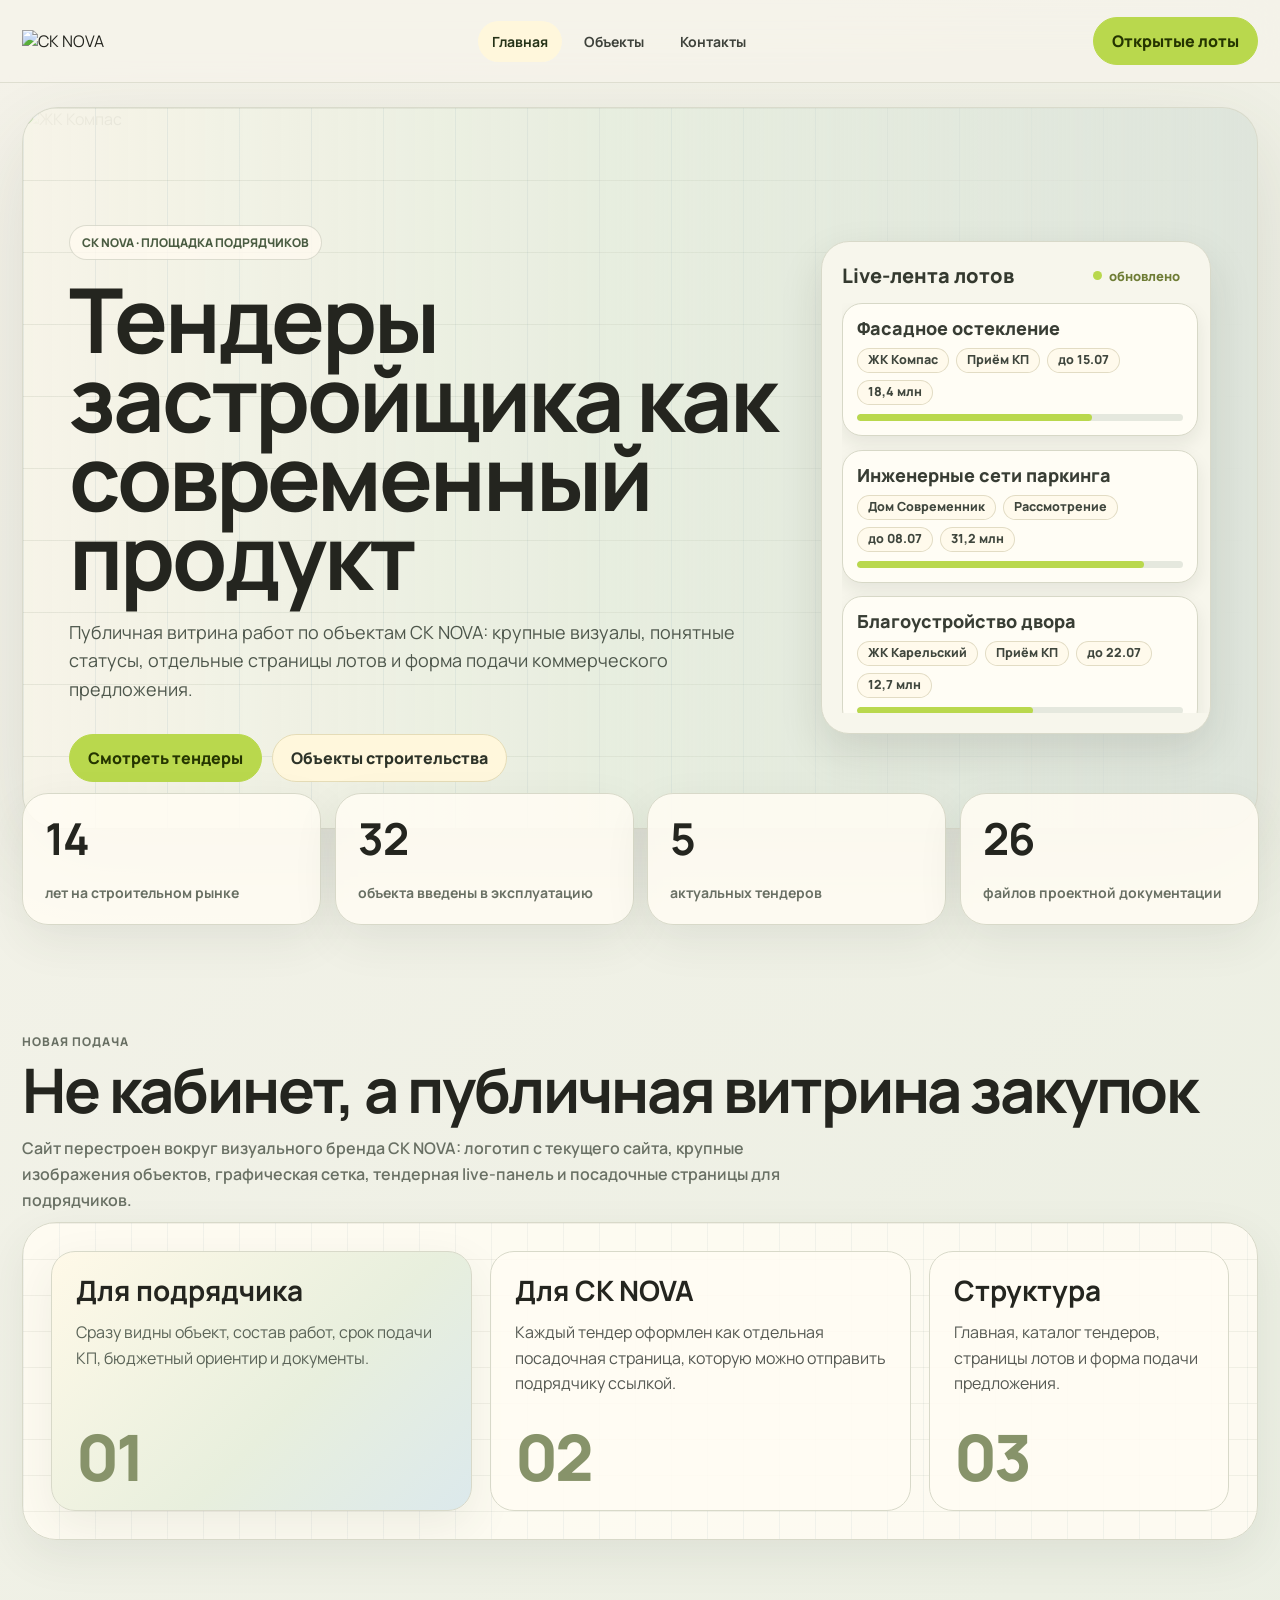
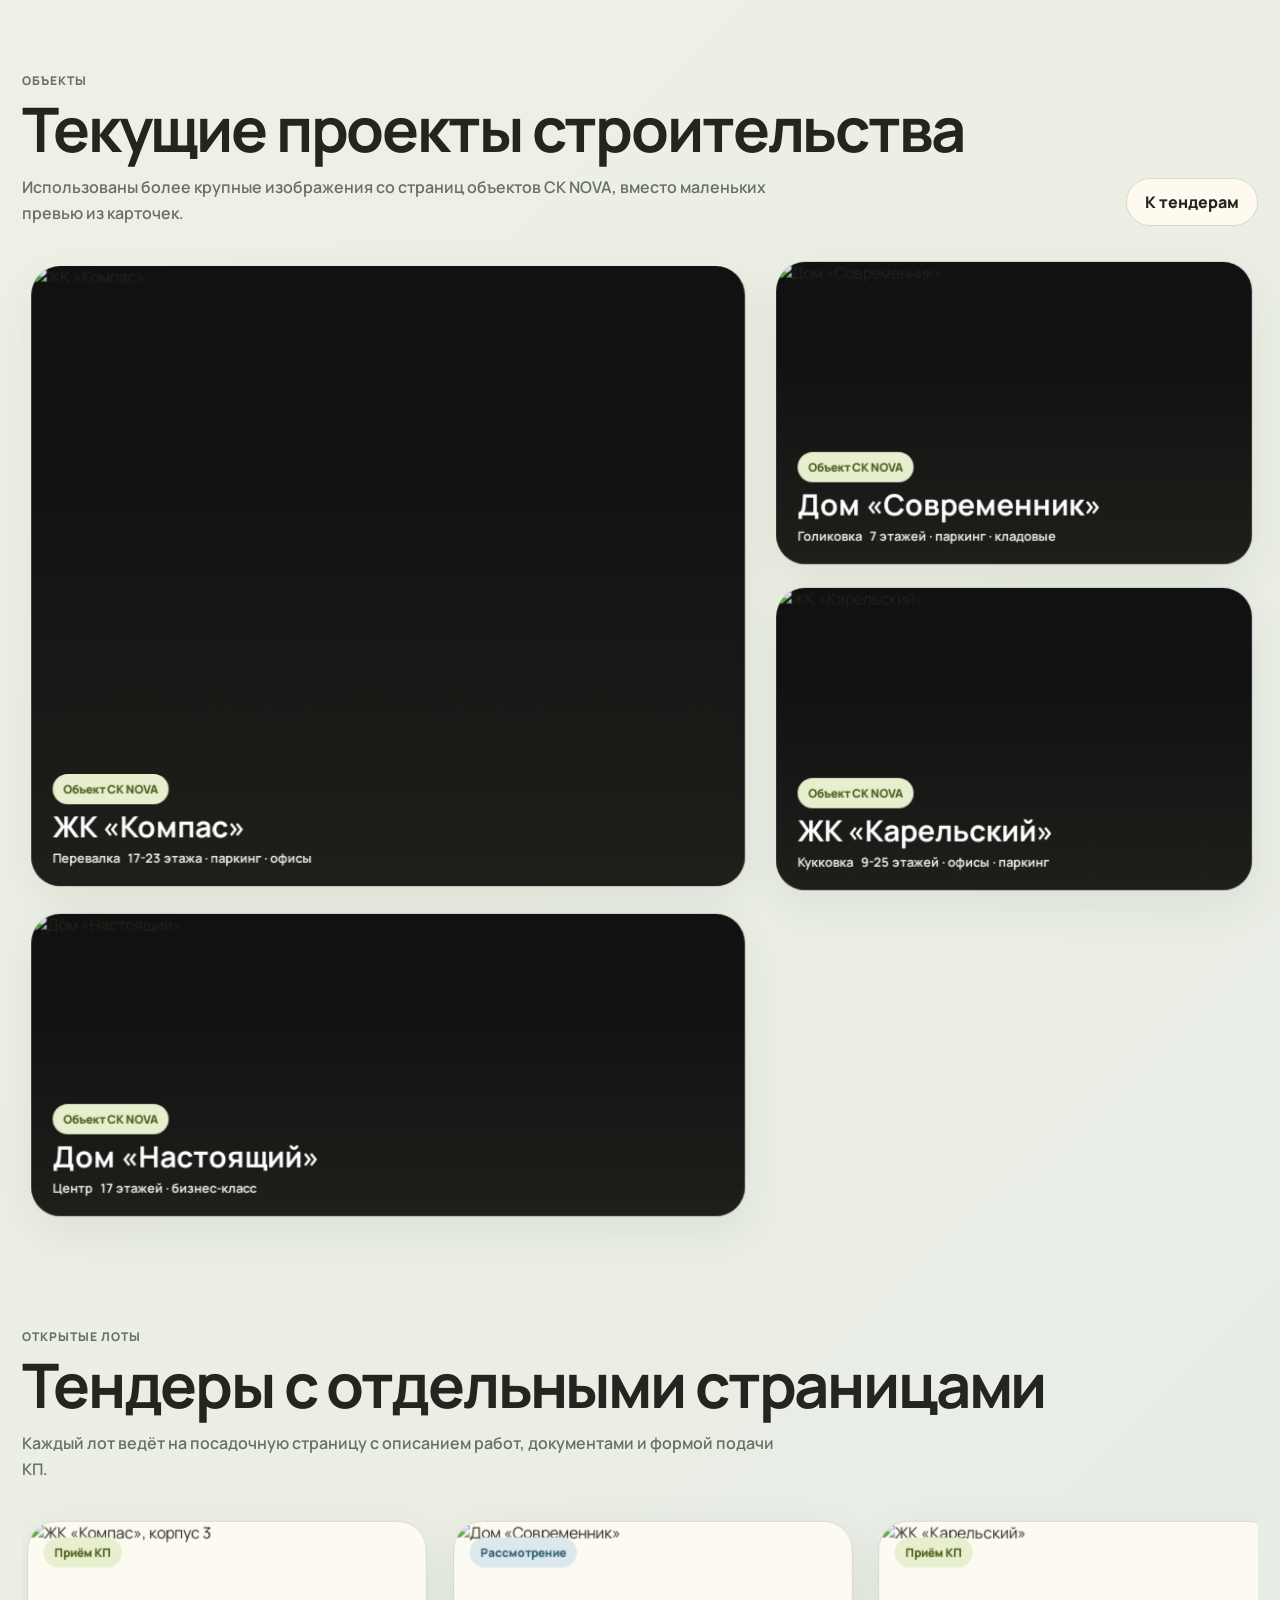
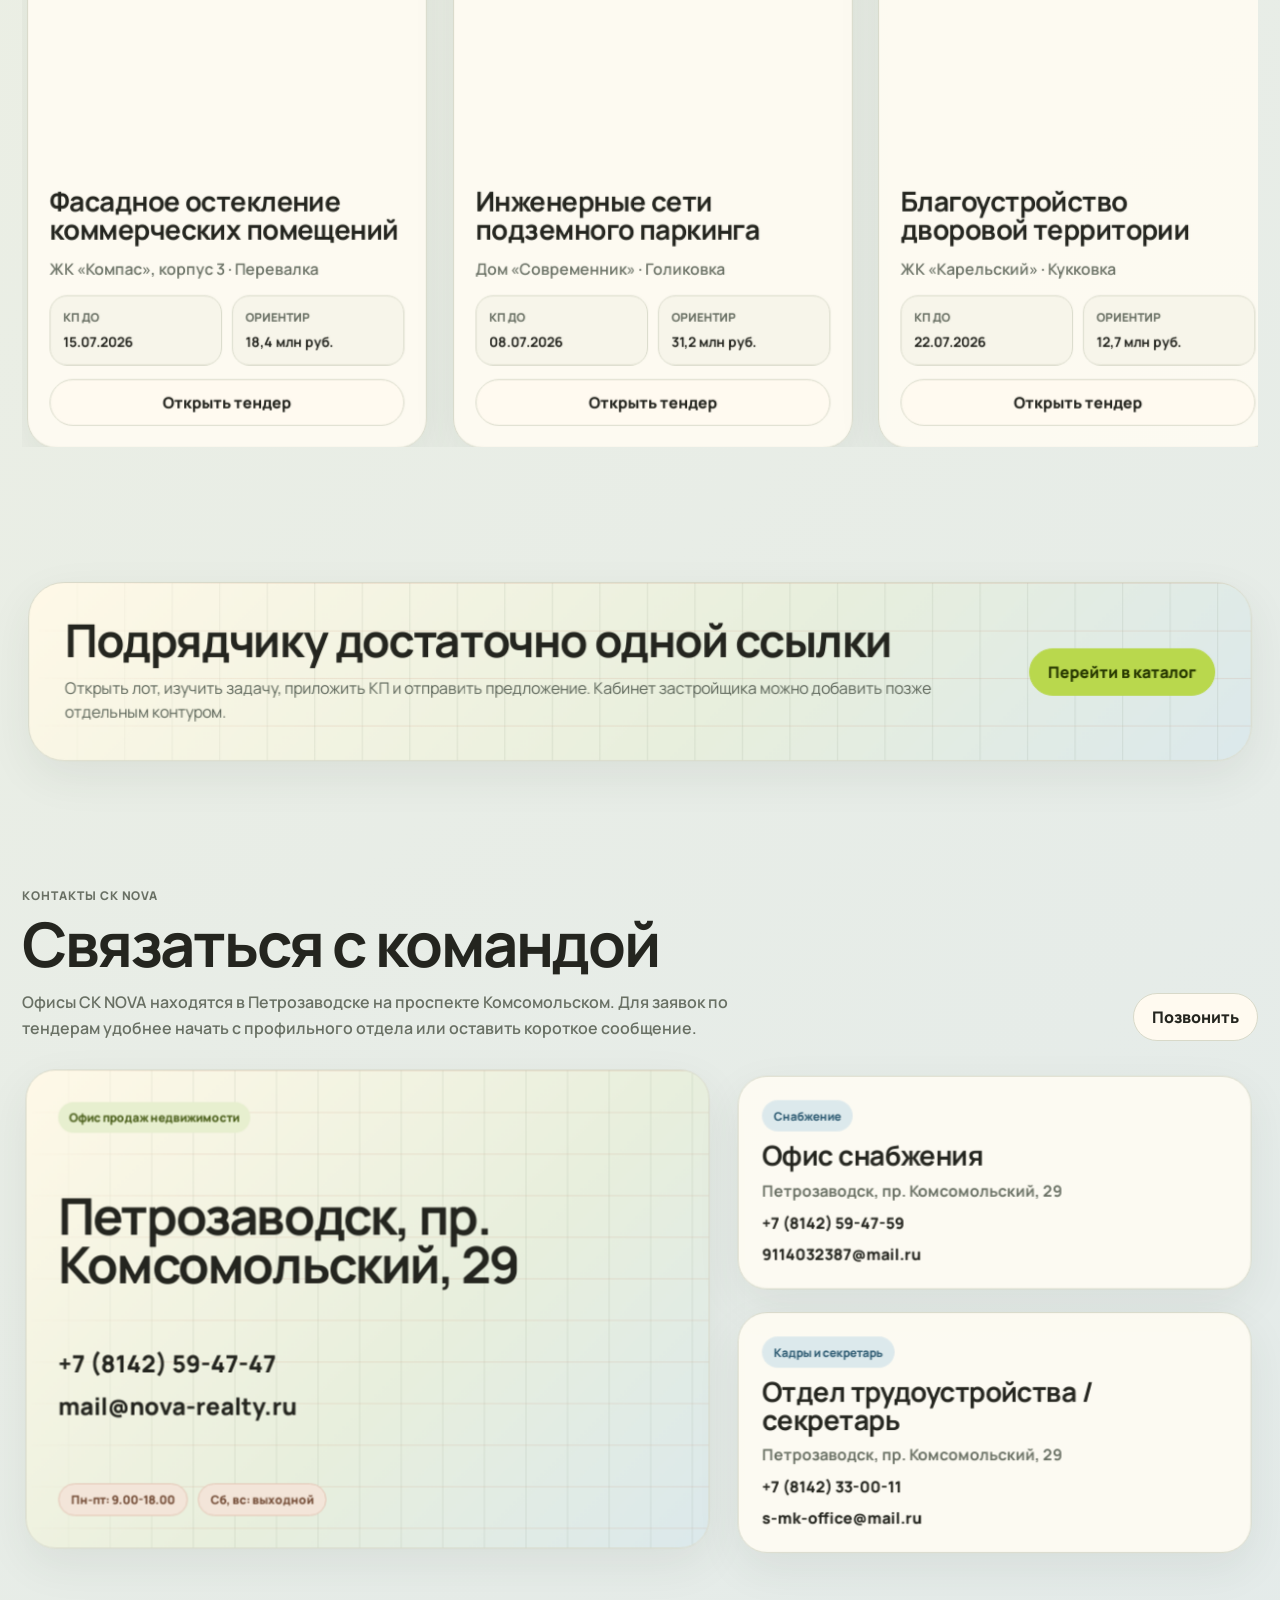
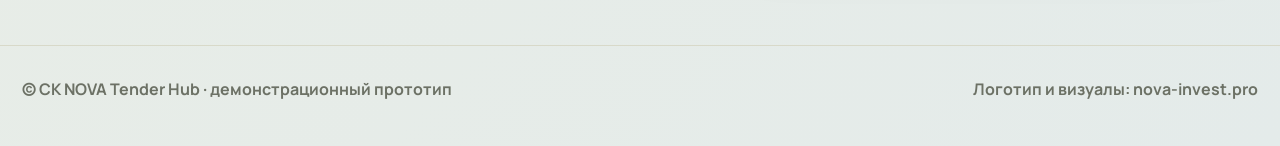
==== commit b10345a9: "Add files via upload" ====
--- a/nova-tender-platform.html
+++ b/nova-tender-platform.html
@@ -1 +1 @@
-<!doctype html><html lang="ru"><head><meta charset="utf-8"><meta name="viewport" content="width=device-width, initial-scale=1"><title>СК NOVA Tender Hub</title><link rel="stylesheet" href="style.css?v=5"></head><body><header class="topbar"><div class="wrap nav"><a class="brand" href="index.html?v=5"><img src="https://nova-invest.pro/local/templates/main/tpl/assets/images/static/logo--min.svg" alt="СК NOVA"></a><nav class="links"><a class="active" href="index.html?v=5">Главная</a><a href="index.html?v=5#objects">Объекты</a><a class="" href="tenders.html">Тендеры</a><a href="index.html?v=5#contacts">Контакты</a></nav><a class="btn lime" href="tenders.html">Открытые лоты</a></div></header><main><section class="hero"><div class="wrap"><div class="heroStage"><img src="https://nova-invest.pro/upload/resize_cache/iblock/e65/1024_600_2/6quq1vuqrdt77pk6a2e781jh57srbiwv.png" alt="ЖК Компас"><div class="heroContent"><div><span class="overline">СК NOVA · площадка подрядчиков</span><h1>Тендеры застройщика как современный продукт</h1><p>Публичная витрина работ по объектам СК NOVA: крупные визуалы, понятные статусы, отдельные страницы лотов и форма подачи коммерческого предложения.</p><div class="heroActions"><a class="btn lime" href="tenders.html">Смотреть тендеры</a><a class="btn glass" href="#objects">Объекты строительства</a></div></div><aside class="tenderConsole"><div class="consoleTop"><strong>Live-лента лотов</strong><span class="liveDot">обновлено</span></div><a class="consoleItem" href="tender-kompas-facade.html"><h3>Фасадное остекление</h3><div class="consoleMeta"><span>ЖК Компас</span><span>Приём КП</span><span>до 15.07</span><span>18,4 млн</span></div><div class="bar"><span style="width:72%"></span></div></a><a class="consoleItem" href="tender-sovremennik-engineering.html"><h3>Инженерные сети паркинга</h3><div class="consoleMeta"><span>Дом Современник</span><span>Рассмотрение</span><span>до 08.07</span><span>31,2 млн</span></div><div class="bar"><span style="width:88%"></span></div></a><a class="consoleItem" href="tender-karelskiy-landscape.html"><h3>Благоустройство двора</h3><div class="consoleMeta"><span>ЖК Карельский</span><span>Приём КП</span><span>до 22.07</span><span>12,7 млн</span></div><div class="bar"><span style="width:54%"></span></div></a></aside></div></div><div class="stats"><div class="stat"><strong>14</strong><span>лет на строительном рынке</span></div><div class="stat"><strong>32</strong><span>объекта введены в эксплуатацию</span></div><div class="stat"><strong>3</strong><span>актуальных тендера</span></div><div class="stat"><strong>26</strong><span>файлов проектной документации</span></div></div></div></section><section class="section"><div class="wrap"><div class="sectionHead"><div><p class="kicker">Новая подача</p><h2>Не кабинет, а публичная витрина закупок</h2><p class="lead">Сайт перестроен вокруг визуального бренда СК NOVA: логотип с текущего сайта, крупные изображения объектов, графическая сетка, тендерная live-панель и посадочные страницы для подрядчиков.</p></div></div><div class="blueprint"><div class="aboutGrid"><article class="aboutCard dark"><div><h3>Для подрядчика</h3><p>Сразу видны объект, состав работ, срок подачи КП, бюджетный ориентир и документы.</p></div><span class="num">01</span></article><article class="aboutCard"><div><h3>Для СК NOVA</h3><p>Каждый тендер оформлен как отдельная посадочная страница, которую можно отправить подрядчику ссылкой.</p></div><span class="num">02</span></article><article class="aboutCard"><div><h3>Структура</h3><p>Главная, каталог тендеров, страницы лотов и форма подачи предложения.</p></div><span class="num">03</span></article></div></div></div></section><section class="section" id="objects"><div class="wrap"><div class="sectionHead"><div><p class="kicker">Объекты</p><h2>Текущие проекты строительства</h2><p class="lead">Использованы более крупные изображения со страниц объектов СК NOVA, вместо маленьких превью из карточек.</p></div><a class="btn light" href="tenders.html">К тендерам</a></div><div class="projects"><article class="project"><img src="https://nova-invest.pro/upload/resize_cache/iblock/e65/1024_600_2/6quq1vuqrdt77pk6a2e781jh57srbiwv.png" alt="ЖК «Компас»"><div class="projectText"><span class="tag">Объект СК NOVA</span><h3>ЖК «Компас»</h3><div class="meta"><span>Перевалка</span><span>17-23 этажа · паркинг · офисы</span></div></div></article><article class="project"><img src="https://nova-invest.pro/upload/iblock/76a/80k7ekkkxqdg42o2p7lcfx5v1n9xu7e8.jpg" alt="Дом «Современник»"><div class="projectText"><span class="tag">Объект СК NOVA</span><h3>Дом «Современник»</h3><div class="meta"><span>Голиковка</span><span>7 этажей · паркинг · кладовые</span></div></div></article><article class="project"><img src="https://nova-invest.pro/upload/resize_cache/iblock/5fc/1024_600_2/tx2vuw6uej2zof083wgt3vnd35kkxk6l.png" alt="ЖК «Карельский»"><div class="projectText"><span class="tag">Объект СК NOVA</span><h3>ЖК «Карельский»</h3><div class="meta"><span>Кукковка</span><span>9-25 этажей · офисы · паркинг</span></div></div></article><article class="project"><img src="https://nova-invest.pro/upload/resize_cache/iblock/ab3/1024_600_2/cpsgk8u0yp1w1qedsxzhdbpnp6j3zukg.jpg" alt="Дом «Настоящий»"><div class="projectText"><span class="tag">Объект СК NOVA</span><h3>Дом «Настоящий»</h3><div class="meta"><span>Центр</span><span>17 этажей · бизнес-класс</span></div></div></article></div></div></section><section class="section"><div class="wrap"><div class="sectionHead"><div><p class="kicker">Открытые лоты</p><h2>Тендеры с отдельными страницами</h2><p class="lead">Каждый лот ведёт на посадочную страницу с описанием работ, документами и формой подачи КП.</p></div></div><div class="tenderGrid"><article class="tender"><div class="tenderImage"><img src="https://nova-invest.pro/upload/resize_cache/iblock/e65/1024_600_2/6quq1vuqrdt77pk6a2e781jh57srbiwv.png" alt="ЖК «Компас», корпус 3"><span class="tag">Приём КП</span></div><div class="tenderBody"><h3>Фасадное остекление коммерческих помещений</h3><p>ЖК «Компас», корпус 3 · Перевалка</p><div class="facts"><div class="fact"><span>КП до</span><strong>15.07.2026</strong></div><div class="fact"><span>Ориентир</span><strong>18,4 млн руб.</strong></div></div><a class="btn light" href="tender-kompas-facade.html">Открыть тендер</a></div></article><article class="tender"><div class="tenderImage"><img src="https://nova-invest.pro/upload/iblock/76a/80k7ekkkxqdg42o2p7lcfx5v1n9xu7e8.jpg" alt="Дом «Современник»"><span class="tag blue">Рассмотрение</span></div><div class="tenderBody"><h3>Инженерные сети подземного паркинга</h3><p>Дом «Современник» · Голиковка</p><div class="facts"><div class="fact"><span>КП до</span><strong>08.07.2026</strong></div><div class="fact"><span>Ориентир</span><strong>31,2 млн руб.</strong></div></div><a class="btn light" href="tender-sovremennik-engineering.html">Открыть тендер</a></div></article><article class="tender"><div class="tenderImage"><img src="https://nova-invest.pro/upload/resize_cache/iblock/5fc/1024_600_2/tx2vuw6uej2zof083wgt3vnd35kkxk6l.png" alt="ЖК «Карельский»"><span class="tag">Приём КП</span></div><div class="tenderBody"><h3>Благоустройство дворовой территории</h3><p>ЖК «Карельский» · Кукковка</p><div class="facts"><div class="fact"><span>КП до</span><strong>22.07.2026</strong></div><div class="fact"><span>Ориентир</span><strong>12,7 млн руб.</strong></div></div><a class="btn light" href="tender-karelskiy-landscape.html">Открыть тендер</a></div></article></div></div></section><section class="section"><div class="wrap"><div class="cta"><div><h2>Подрядчику достаточно одной ссылки</h2><p>Открыть лот, изучить задачу, приложить КП и отправить предложение. Кабинет застройщика можно добавить позже отдельным контуром.</p></div><a class="btn lime" href="tenders.html">Перейти в каталог</a></div></div></section><section class="section contactsSection" id="contacts"><div class="wrap"><div class="sectionHead"><div><p class="kicker">Контакты СК NOVA</p><h2>Связаться с командой</h2><p class="lead">Офисы СК NOVA находятся в Петрозаводске на проспекте Комсомольском. Для заявок по тендерам удобнее начать с профильного отдела или оставить короткое сообщение.</p></div><a class="btn light" href="tel:+78142594747">Позвонить</a></div><div class="contactsLayout"><article class="contactHeroCard"><span class="tag">Офис продаж недвижимости</span><h3>Петрозаводск, пр. Комсомольский, 29</h3><div class="contactMain"><a href="tel:+78142594747">+7 (8142) 59-47-47</a><a href="mailto:mail@nova-realty.ru">mail@nova-realty.ru</a></div><div class="schedule"><span>Пн-пт: 9.00-18.00</span><span>Сб, вс: выходной</span></div></article><div class="contactCards"><article class="contactCard"><span class="contactLabel">Снабжение</span><h3>Офис снабжения</h3><p>Петрозаводск, пр. Комсомольский, 29</p><a href="tel:+78142594759">+7 (8142) 59-47-59</a><a href="mailto:9114032387@mail.ru">9114032387@mail.ru</a></article><article class="contactCard"><span class="contactLabel">Кадры и секретарь</span><h3>Отдел трудоустройства / секретарь</h3><p>Петрозаводск, пр. Комсомольский, 29</p><a href="tel:+78142330011">+7 (8142) 33-00-11</a><a href="mailto:s-mk-office@mail.ru">s-mk-office@mail.ru</a></article></div></div></div></section></main><footer class="footer"><div class="wrap"><span>© СК NOVA Tender Hub · демонстрационный прототип</span><span>Логотип и визуалы: nova-invest.pro</span></div></footer><script src="nav-active.js?v=5"></script></body></html>+<!doctype html><html lang="ru"><head><meta charset="utf-8"><meta name="viewport" content="width=device-width, initial-scale=1"><title>СК NOVA Tender Hub</title><link rel="stylesheet" href="style.css?v=24"></head><body><header class="topbar"><div class="wrap nav"><a class="brand" href="index.html?v=5"><img src="https://nova-invest.pro/local/templates/main/tpl/assets/images/static/logo--min.svg" alt="СК NOVA"></a><nav class="links"><a class="active" href="index.html?v=5">Главная</a><a href="index.html?v=5#objects">Объекты</a><a href="index.html?v=5#contacts">Контакты</a></nav><a class="btn lime" href="tenders.html">Открытые лоты</a></div></header><main><section class="hero"><div class="wrap"><div class="heroStage"><img src="https://nova-invest.pro/upload/resize_cache/iblock/e65/1024_600_2/6quq1vuqrdt77pk6a2e781jh57srbiwv.png" alt="ЖК Компас"><div class="heroContent"><div><span class="overline">СК NOVA · площадка подрядчиков</span><h1>Тендеры застройщика как современный продукт</h1><p>Публичная витрина работ по объектам СК NOVA: крупные визуалы, понятные статусы, отдельные страницы лотов и форма подачи коммерческого предложения.</p><div class="heroActions"><a class="btn lime" href="tenders.html">Смотреть тендеры</a><a class="btn glass" href="#objects">Объекты строительства</a></div></div><aside class="tenderConsole"><div class="consoleTop"><strong>Live-лента лотов</strong><span class="liveDot">обновлено</span></div><div class="consoleList"><a class="consoleItem" href="tender-kompas-facade.html"><h3>Фасадное остекление</h3><div class="consoleMeta"><span>ЖК Компас</span><span>Приём КП</span><span>до 15.07</span><span>18,4 млн</span></div><div class="bar"><span style="width:72%"></span></div></a><a class="consoleItem" href="tender-sovremennik-engineering.html"><h3>Инженерные сети паркинга</h3><div class="consoleMeta"><span>Дом Современник</span><span>Рассмотрение</span><span>до 08.07</span><span>31,2 млн</span></div><div class="bar"><span style="width:88%"></span></div></a><a class="consoleItem" href="tender-karelskiy-landscape.html"><h3>Благоустройство двора</h3><div class="consoleMeta"><span>ЖК Карельский</span><span>Приём КП</span><span>до 22.07</span><span>12,7 млн</span></div><div class="bar"><span style="width:54%"></span></div></a><a class="consoleItem" href="tender-mop-finishing.html"><h3>Отделка входных групп</h3><div class="consoleMeta"><span>Дом Настоящий</span><span>Приём КП</span><span>до 29.07</span><span>9,6 млн</span></div><div class="bar"><span style="width:41%"></span></div></a><a class="consoleItem" href="tender-low-voltage-systems.html"><h3>Слаботочные системы</h3><div class="consoleMeta"><span>ЖК Компас</span><span>Подготовка</span><span>с 05.08</span><span>14,9 млн</span></div><div class="bar"><span style="width:24%"></span></div></a></div></aside></div></div><div class="stats"><div class="stat"><strong>14</strong><span>лет на строительном рынке</span></div><div class="stat"><strong>32</strong><span>объекта введены в эксплуатацию</span></div><div class="stat"><strong>5</strong><span>актуальных тендеров</span></div><div class="stat"><strong>26</strong><span>файлов проектной документации</span></div></div></div></section><section class="section"><div class="wrap"><div class="sectionHead"><div><p class="kicker">Новая подача</p><h2>Не кабинет, а публичная витрина закупок</h2><p class="lead">Сайт перестроен вокруг визуального бренда СК NOVA: логотип с текущего сайта, крупные изображения объектов, графическая сетка, тендерная live-панель и посадочные страницы для подрядчиков.</p></div></div><div class="blueprint"><div class="aboutGrid"><article class="aboutCard dark"><div><h3>Для подрядчика</h3><p>Сразу видны объект, состав работ, срок подачи КП, бюджетный ориентир и документы.</p></div><span class="num">01</span></article><article class="aboutCard"><div><h3>Для СК NOVA</h3><p>Каждый тендер оформлен как отдельная посадочная страница, которую можно отправить подрядчику ссылкой.</p></div><span class="num">02</span></article><article class="aboutCard"><div><h3>Структура</h3><p>Главная, каталог тендеров, страницы лотов и форма подачи предложения.</p></div><span class="num">03</span></article></div></div></div></section><section class="section" id="objects"><div class="wrap"><div class="sectionHead"><div><p class="kicker">Объекты</p><h2>Текущие проекты строительства</h2><p class="lead">Использованы более крупные изображения со страниц объектов СК NOVA, вместо маленьких превью из карточек.</p></div><a class="btn light" href="tenders.html">К тендерам</a></div><div class="projects"><article class="project"><img src="https://nova-invest.pro/upload/resize_cache/iblock/e65/1024_600_2/6quq1vuqrdt77pk6a2e781jh57srbiwv.png" alt="ЖК «Компас»"><div class="projectText"><span class="tag">Объект СК NOVA</span><h3>ЖК «Компас»</h3><div class="meta"><span>Перевалка</span><span>17-23 этажа · паркинг · офисы</span></div></div></article><article class="project"><img src="https://nova-invest.pro/upload/iblock/76a/80k7ekkkxqdg42o2p7lcfx5v1n9xu7e8.jpg" alt="Дом «Современник»"><div class="projectText"><span class="tag">Объект СК NOVA</span><h3>Дом «Современник»</h3><div class="meta"><span>Голиковка</span><span>7 этажей · паркинг · кладовые</span></div></div></article><article class="project"><img src="https://nova-invest.pro/upload/resize_cache/iblock/5fc/1024_600_2/tx2vuw6uej2zof083wgt3vnd35kkxk6l.png" alt="ЖК «Карельский»"><div class="projectText"><span class="tag">Объект СК NOVA</span><h3>ЖК «Карельский»</h3><div class="meta"><span>Кукковка</span><span>9-25 этажей · офисы · паркинг</span></div></div></article><article class="project"><img src="https://nova-invest.pro/upload/resize_cache/iblock/ab3/1024_600_2/cpsgk8u0yp1w1qedsxzhdbpnp6j3zukg.jpg" alt="Дом «Настоящий»"><div class="projectText"><span class="tag">Объект СК NOVA</span><h3>Дом «Настоящий»</h3><div class="meta"><span>Центр</span><span>17 этажей · бизнес-класс</span></div></div></article></div></div></section><section class="section"><div class="wrap"><div class="sectionHead"><div><p class="kicker">Открытые лоты</p><h2>Тендеры с отдельными страницами</h2><p class="lead">Каждый лот ведёт на посадочную страницу с описанием работ, документами и формой подачи КП.</p></div></div><div class="tenderGrid"><article class="tender"><div class="tenderImage"><img src="https://nova-invest.pro/upload/resize_cache/iblock/e65/1024_600_2/6quq1vuqrdt77pk6a2e781jh57srbiwv.png" alt="ЖК «Компас», корпус 3"><span class="tag">Приём КП</span></div><div class="tenderBody"><h3>Фасадное остекление коммерческих помещений</h3><p>ЖК «Компас», корпус 3 · Перевалка</p><div class="facts"><div class="fact"><span>КП до</span><strong>15.07.2026</strong></div><div class="fact"><span>Ориентир</span><strong>18,4 млн руб.</strong></div></div><a class="btn light" href="tender-kompas-facade.html">Открыть тендер</a></div></article><article class="tender"><div class="tenderImage"><img src="https://nova-invest.pro/upload/iblock/76a/80k7ekkkxqdg42o2p7lcfx5v1n9xu7e8.jpg" alt="Дом «Современник»"><span class="tag blue">Рассмотрение</span></div><div class="tenderBody"><h3>Инженерные сети подземного паркинга</h3><p>Дом «Современник» · Голиковка</p><div class="facts"><div class="fact"><span>КП до</span><strong>08.07.2026</strong></div><div class="fact"><span>Ориентир</span><strong>31,2 млн руб.</strong></div></div><a class="btn light" href="tender-sovremennik-engineering.html">Открыть тендер</a></div></article><article class="tender"><div class="tenderImage"><img src="https://nova-invest.pro/upload/resize_cache/iblock/5fc/1024_600_2/tx2vuw6uej2zof083wgt3vnd35kkxk6l.png" alt="ЖК «Карельский»"><span class="tag">Приём КП</span></div><div class="tenderBody"><h3>Благоустройство дворовой территории</h3><p>ЖК «Карельский» · Кукковка</p><div class="facts"><div class="fact"><span>КП до</span><strong>22.07.2026</strong></div><div class="fact"><span>Ориентир</span><strong>12,7 млн руб.</strong></div></div><a class="btn light" href="tender-karelskiy-landscape.html">Открыть тендер</a></div></article><article class="tender"><div class="tenderImage"><img src="https://nova-invest.pro/upload/resize_cache/iblock/ab3/1024_600_2/cpsgk8u0yp1w1qedsxzhdbpnp6j3zukg.jpg" alt="Дом «Настоящий», входные группы"><span class="tag">Приём КП</span></div><div class="tenderBody"><h3>Внутренняя отделка МОП и входных групп</h3><p>Дом «Настоящий» · Центр</p><div class="facts"><div class="fact"><span>КП до</span><strong>29.07.2026</strong></div><div class="fact"><span>Ориентир</span><strong>9,6 млн руб.</strong></div></div><a class="btn light" href="tender-mop-finishing.html">Открыть тендер</a></div></article><article class="tender"><div class="tenderImage"><img src="https://nova-invest.pro/upload/iblock/76a/80k7ekkkxqdg42o2p7lcfx5v1n9xu7e8.jpg" alt="ЖК «Компас», слаботочные системы"><span class="tag blue">Подготовка</span></div><div class="tenderBody"><h3>Слаботочные системы и диспетчеризация</h3><p>ЖК «Компас», корпус 4 · Перевалка</p><div class="facts"><div class="fact"><span>Старт КП</span><strong>05.08.2026</strong></div><div class="fact"><span>Ориентир</span><strong>14,9 млн руб.</strong></div></div><a class="btn light" href="tender-low-voltage-systems.html">Открыть тендер</a></div></article></div></div></section><section class="section"><div class="wrap"><div class="cta"><div><h2>Подрядчику достаточно одной ссылки</h2><p>Открыть лот, изучить задачу, приложить КП и отправить предложение. Кабинет застройщика можно добавить позже отдельным контуром.</p></div><a class="btn lime" href="tenders.html">Перейти в каталог</a></div></div></section><section class="section contactsSection" id="contacts"><div class="wrap"><div class="sectionHead"><div><p class="kicker">Контакты СК NOVA</p><h2>Связаться с командой</h2><p class="lead">Офисы СК NOVA находятся в Петрозаводске на проспекте Комсомольском. Для заявок по тендерам удобнее начать с профильного отдела или оставить короткое сообщение.</p></div><a class="btn light" href="tel:+78142594747">Позвонить</a></div><div class="contactsLayout"><article class="contactHeroCard"><span class="tag">Офис продаж недвижимости</span><h3>Петрозаводск, пр. Комсомольский, 29</h3><div class="contactMain"><a href="tel:+78142594747">+7 (8142) 59-47-47</a><a href="mailto:mail@nova-realty.ru">mail@nova-realty.ru</a></div><div class="schedule"><span>Пн-пт: 9.00-18.00</span><span>Сб, вс: выходной</span></div></article><div class="contactCards"><article class="contactCard"><span class="contactLabel">Снабжение</span><h3>Офис снабжения</h3><p>Петрозаводск, пр. Комсомольский, 29</p><a href="tel:+78142594759">+7 (8142) 59-47-59</a><a href="mailto:9114032387@mail.ru">9114032387@mail.ru</a></article><article class="contactCard"><span class="contactLabel">Кадры и секретарь</span><h3>Отдел трудоустройства / секретарь</h3><p>Петрозаводск, пр. Комсомольский, 29</p><a href="tel:+78142330011">+7 (8142) 33-00-11</a><a href="mailto:s-mk-office@mail.ru">s-mk-office@mail.ru</a></article></div></div></div></section></main><footer class="footer"><div class="wrap"><span>© СК NOVA Tender Hub · демонстрационный прототип</span><span>Логотип и визуалы: nova-invest.pro</span></div></footer><script src="nav-active.js?v=24"></script></body></html>
--- a/style.css
+++ b/style.css
@@ -1,6 +1,6 @@
 
 @import url('https://fonts.googleapis.com/css2?family=Manrope:wght@400;500;600;700;800&display=swap');
-:root{--ink:#141512;--muted:#6f726b;--line:#dedfd7;--paper:#fff;--mist:#f3f4ee;--night:#141713;--lime:#b8dc31;--limeText:#203100;--blue:#2c72bc;--coral:#ef7b45;--steel:#dfe6ea;--shadow:0 28px 90px rgba(20,21,18,.14);--soft:0 16px 46px rgba(20,21,18,.09);font-family:Manrope,Arial,sans-serif}*{box-sizing:border-box}html{scroll-behavior:smooth}body{margin:0;background:var(--mist);color:var(--ink)}a{text-decoration:none;color:inherit}img{display:block;max-width:100%}button,input,textarea,select{font:inherit}.wrap{width:min(1320px,calc(100% - 44px));margin:0 auto}.topbar{position:sticky;top:0;z-index:50;background:rgba(243,244,238,.78);backdrop-filter:blur(22px);border-bottom:1px solid rgba(222,223,215,.76)}.nav{min-height:82px;display:grid;grid-template-columns:auto 1fr auto;gap:24px;align-items:center}.brand{display:flex;align-items:center;gap:14px}.brand img{width:122px;height:auto}.links{display:flex;gap:8px;justify-content:center}.links a{padding:11px 14px;border-radius:999px;color:#3e423b;font-weight:700;font-size:14px}.links a:hover,.links a.active{background:#fff}.btn{display:inline-flex;align-items:center;justify-content:center;min-height:48px;border-radius:999px;border:1px solid var(--ink);background:var(--ink);color:#fff;padding:12px 18px;font-weight:800;white-space:nowrap;cursor:pointer}.btn.lime{background:var(--lime);border-color:var(--lime);color:var(--limeText)}.btn.light{background:#fff;color:var(--ink);border-color:var(--line)}.btn.glass{background:rgba(255,255,255,.14);border-color:rgba(255,255,255,.28);color:#fff;backdrop-filter:blur(14px)}.hero{padding:24px 0 34px}.heroStage{position:relative;min-height:720px;border-radius:36px;overflow:hidden;background:var(--night);box-shadow:var(--shadow)}.heroStage:before{content:"";position:absolute;inset:0;background:linear-gradient(90deg,rgba(13,15,12,.94),rgba(13,15,12,.67) 45%,rgba(13,15,12,.12));z-index:1}.heroStage:after{content:"";position:absolute;inset:0;background-image:linear-gradient(rgba(255,255,255,.09) 1px,transparent 1px),linear-gradient(90deg,rgba(255,255,255,.08) 1px,transparent 1px);background-size:72px 72px;mask-image:linear-gradient(90deg,#000 0%,rgba(0,0,0,.65) 55%,transparent 100%);z-index:2}.heroStage>img{position:absolute;inset:0;width:100%;height:100%;object-fit:cover;filter:saturate(1.04) contrast(1.02)}.heroContent{position:relative;z-index:3;min-height:720px;padding:46px;display:grid;grid-template-columns:minmax(0,1fr) 390px;gap:32px;align-items:end;color:#fff}.overline{display:inline-flex;width:max-content;min-height:34px;align-items:center;border:1px solid rgba(255,255,255,.24);background:rgba(255,255,255,.12);border-radius:999px;padding:8px 12px;color:#eef0e9;font-size:12px;font-weight:800;text-transform:uppercase}.hero h1{max-width:860px;margin:20px 0 0;font-size:clamp(48px,7vw,108px);line-height:.88;letter-spacing:-.035em}.hero p{max-width:720px;margin:22px 0 0;color:#e8ebe2;font-size:18px;line-height:1.6}.heroActions{display:flex;gap:10px;flex-wrap:wrap;margin-top:30px}.tenderConsole{align-self:stretch;background:rgba(255,255,255,.12);border:1px solid rgba(255,255,255,.24);backdrop-filter:blur(18px);border-radius:28px;padding:20px;display:grid;gap:14px;align-content:start}.consoleTop{display:flex;justify-content:space-between;gap:12px;align-items:center}.consoleTop strong{font-size:20px}.liveDot{display:inline-flex;align-items:center;gap:7px;color:#e7f7bc;font-size:13px;font-weight:800}.liveDot:before{content:"";width:9px;height:9px;border-radius:50%;background:var(--lime)}.consoleItem{border-radius:20px;background:rgba(255,255,255,.16);border:1px solid rgba(255,255,255,.20);padding:14px;display:grid;gap:9px}.consoleItem h3{margin:0;font-size:17px;line-height:1.15}.consoleMeta{display:flex;gap:6px;flex-wrap:wrap;color:#eef2e7;font-size:12px;align-items:center}.consoleMeta span{display:inline-flex;align-items:center;min-height:24px;border-radius:999px;padding:4px 9px;background:rgba(255,250,235,.88);border:1px solid rgba(225,219,194,.95);color:#3f463d;line-height:1;font-weight:800;box-shadow:0 4px 12px rgba(31,36,28,.06)}.consoleMeta span:first-child{background:rgba(255,250,235,.88);color:#3f463d;border-color:rgba(225,219,194,.95)}.consoleMeta span:not(:first-child){background:rgba(255,250,235,.88);color:#3f463d;border-color:rgba(225,219,194,.95)}.consoleItem .bar{height:7px;border-radius:999px;background:rgba(255,255,255,.22);overflow:hidden}.consoleItem .bar span{display:block;height:100%;background:var(--lime);border-radius:999px}.stats{display:grid;grid-template-columns:repeat(4,1fr);gap:14px;margin-top:-36px;position:relative;z-index:4}.stat{min-height:132px;border:1px solid var(--line);border-radius:26px;background:rgba(255,255,255,.92);box-shadow:var(--soft);padding:22px;display:grid;align-content:space-between}.stat strong{font-size:44px;line-height:1;letter-spacing:-.03em}.stat span{color:var(--muted);font-weight:700;font-size:14px}.section{padding:58px 0}.sectionHead{display:grid;grid-template-columns:minmax(0,1fr) auto;gap:24px;align-items:end;margin-bottom:24px}.kicker{margin:0 0 12px;color:var(--muted);font-size:12px;letter-spacing:.08em;text-transform:uppercase;font-weight:900}.section h2{margin:0;font-size:clamp(36px,4.8vw,72px);line-height:.92;letter-spacing:-.035em}.lead{margin:16px 0 0;color:var(--muted);max-width:760px;line-height:1.65;font-weight:600}.blueprint{position:relative;border-radius:34px;background:#fff;border:1px solid var(--line);box-shadow:var(--soft);overflow:hidden}.blueprint:before{content:"";position:absolute;inset:0;background-image:linear-gradient(rgba(44,114,188,.10) 1px,transparent 1px),linear-gradient(90deg,rgba(44,114,188,.10) 1px,transparent 1px);background-size:36px 36px;opacity:.75}.aboutGrid{position:relative;z-index:1;padding:28px;display:grid;grid-template-columns:1fr 1fr 300px;gap:18px}.aboutCard{border-radius:24px;background:rgba(255,255,255,.82);border:1px solid var(--line);padding:24px;min-height:260px;display:grid;align-content:space-between}.aboutCard.dark{background:var(--night);color:#fff}.aboutCard h3{margin:0;font-size:28px;line-height:1}.aboutCard p{margin:16px 0 0;color:#555953;line-height:1.6}.aboutCard.dark p{color:#dfe3d7}.num{font-size:64px;line-height:.9;font-weight:900;letter-spacing:-.05em}.projects{display:grid;grid-template-columns:1.2fr .8fr;grid-auto-rows:310px;gap:16px}.project{position:relative;border-radius:30px;overflow:hidden;background:#111;box-shadow:var(--soft);min-height:310px}.project:nth-child(1){grid-row:span 2}.project img{width:100%;height:100%;object-fit:cover}.project:after{content:"";position:absolute;inset:0;background:linear-gradient(180deg,transparent 35%,rgba(0,0,0,.78))}.projectText{position:absolute;z-index:1;left:22px;right:22px;bottom:20px;color:#fff}.projectText h3{margin:8px 0 8px;font-size:30px;line-height:1}.tag{display:inline-flex;width:max-content;min-height:30px;align-items:center;border-radius:999px;padding:7px 11px;background:#eaf6bd;color:#38570c;font-size:12px;font-weight:900}.tag.blue{background:#ddecfb;color:#1e568d}.tag.coral{background:#ffe0d0;color:#9b3f17}.projectText .meta{color:#eceee8}.tenderGrid{display:grid;grid-template-columns:repeat(3,1fr);gap:16px}.tender{border-radius:30px;overflow:hidden;background:#fff;border:1px solid var(--line);box-shadow:var(--soft);display:grid;grid-template-rows:250px auto}.tenderImage{position:relative;overflow:hidden}.tenderImage img{width:100%;height:100%;object-fit:cover;transition:.3s transform}.tender:hover img{transform:scale(1.04)}.tenderImage .tag{position:absolute;left:16px;top:16px}.tenderBody{padding:22px;display:grid;gap:14px}.tenderBody h3{margin:0;font-size:28px;line-height:1.04;letter-spacing:-.02em}.tenderBody p{margin:0;color:var(--muted);line-height:1.55;font-weight:600}.meta{display:flex;gap:8px;flex-wrap:wrap;color:var(--muted);font-size:13px;font-weight:700}.facts{display:grid;grid-template-columns:repeat(2,1fr);gap:10px}.fact{border:1px solid var(--line);border-radius:18px;background:#f8f9f4;padding:13px}.fact span{display:block;color:var(--muted);font-size:12px;margin-bottom:5px;font-weight:800;text-transform:uppercase}.fact strong{font-size:14px}.cta{border-radius:36px;background:var(--night);color:#fff;padding:36px;display:grid;grid-template-columns:minmax(0,1fr) auto;gap:24px;align-items:center;box-shadow:var(--shadow);position:relative;overflow:hidden}.cta:before{content:"";position:absolute;inset:0;background-image:linear-gradient(rgba(184,220,49,.14) 1px,transparent 1px),linear-gradient(90deg,rgba(184,220,49,.13) 1px,transparent 1px);background-size:48px 48px;mask-image:linear-gradient(90deg,transparent,black 35%,black 100%)}.cta>*{position:relative}.cta h2{margin:0;font-size:46px;line-height:.95;letter-spacing:-.03em}.cta p{margin:14px 0 0;color:#dfe3d7;line-height:1.55}.pageHero{padding:34px 0 26px}.pagePanel{border-radius:36px;background:var(--night);color:#fff;padding:40px;box-shadow:var(--shadow);position:relative;overflow:hidden}.pagePanel:before{content:"";position:absolute;inset:0;background-image:linear-gradient(rgba(255,255,255,.08) 1px,transparent 1px),linear-gradient(90deg,rgba(255,255,255,.08) 1px,transparent 1px);background-size:52px 52px;opacity:.55}.pagePanel>*{position:relative}.pagePanel h1{margin:18px 0 0;font-size:clamp(48px,6vw,88px);line-height:.9;letter-spacing:-.04em}.pagePanel p{max-width:820px;color:#dde1d6;line-height:1.6}.filters{display:grid;grid-template-columns:minmax(240px,1fr) 190px 190px auto;gap:10px;margin-top:24px}.filters input,.filters select{min-height:50px;border-radius:999px;border:1px solid rgba(255,255,255,.22);background:rgba(255,255,255,.10);color:#fff;padding:12px 16px;outline:0}.filters option{color:#111}.rows{display:grid;gap:18px}.row{display:grid;grid-template-columns:360px minmax(0,1fr) 230px;gap:20px;border-radius:32px;background:#fff;border:1px solid var(--line);box-shadow:var(--soft);overflow:hidden}.rowPic{position:relative;min-height:310px}.rowPic img{width:100%;height:100%;object-fit:cover}.rowContent{padding:24px;display:grid;gap:14px;align-content:start}.rowContent h2{margin:0;font-size:34px;line-height:1;letter-spacing:-.03em}.rowContent p{margin:0;color:var(--muted);line-height:1.6;font-weight:600}.rowActions{padding:24px;display:grid;align-content:center;gap:10px}.tenderHero{padding:24px 0 0}.tenderStage{position:relative;min-height:660px;border-radius:36px;overflow:hidden;background:#111;box-shadow:var(--shadow)}.tenderStage img{position:absolute;inset:0;width:100%;height:100%;object-fit:cover}.tenderStage:before{content:"";position:absolute;inset:0;z-index:1;background:linear-gradient(90deg,rgba(13,15,12,.92),rgba(13,15,12,.63) 52%,rgba(13,15,12,.10))}.tenderStage:after{content:"";position:absolute;inset:0;z-index:2;background-image:linear-gradient(rgba(255,255,255,.08) 1px,transparent 1px),linear-gradient(90deg,rgba(255,255,255,.08) 1px,transparent 1px);background-size:64px 64px;mask-image:linear-gradient(90deg,#000,transparent 85%)}.tenderCopy{position:relative;z-index:3;min-height:660px;padding:44px;display:grid;align-content:end;color:#fff}.tenderCopy h1{max-width:930px;margin:18px 0 0;font-size:clamp(46px,6vw,92px);line-height:.9;letter-spacing:-.04em}.tenderCopy p{max-width:780px;color:#e8ebe2;line-height:1.6;font-size:17px}.detailLayout{display:grid;grid-template-columns:minmax(0,1fr) 430px;gap:18px;align-items:start}.content,.offer{border-radius:32px;background:#fff;border:1px solid var(--line);box-shadow:var(--soft)}.content{padding:30px}.content h2{margin:0 0 18px;font-size:38px;letter-spacing:-.03em;line-height:1}.content p,.content li{color:#3f433c;line-height:1.7;font-weight:600}.content ul{padding-left:22px}.docGrid{display:grid;grid-template-columns:repeat(3,1fr);gap:12px;margin-top:14px}.doc{border:1px solid var(--line);border-radius:20px;background:#f8f9f4;padding:15px;display:grid;grid-template-columns:44px 1fr;gap:12px;align-items:center}.docIcon{height:52px;border-radius:14px;background:var(--night);color:#fff;display:grid;place-items:center;font-size:11px;font-weight:900}.doc small{display:block;color:var(--muted);margin-top:4px}.offer{position:sticky;top:104px;padding:24px;display:grid;gap:14px}.offer h2{margin:0;font-size:32px;line-height:1}.offer p{margin:0;color:var(--muted);line-height:1.55;font-weight:600}.offer input,.offer textarea{width:100%;min-height:50px;border:1px solid var(--line);border-radius:16px;background:#f8f9f4;padding:12px 14px;outline:0}.offer textarea{min-height:120px;resize:vertical}.upload{border:1px dashed #aeb5a6;border-radius:20px;background:#f8f9f4;padding:18px;text-align:center;color:var(--muted);font-weight:700}.footer{margin-top:54px;padding:32px 0 46px;border-top:1px solid var(--line);color:var(--muted);font-weight:700}.footer .wrap{display:flex;gap:16px;justify-content:space-between;flex-wrap:wrap}@media(max-width:1120px){.heroContent,.detailLayout{grid-template-columns:1fr}.tenderConsole{align-self:auto}.aboutGrid{grid-template-columns:1fr}.projects{grid-template-columns:1fr;grid-auto-rows:auto}.project,.project:nth-child(1){grid-row:auto;height:360px}.tenderGrid{grid-template-columns:1fr 1fr}.filters{grid-template-columns:1fr 1fr}.row{grid-template-columns:280px minmax(0,1fr)}.rowActions{grid-column:1/-1;grid-template-columns:1fr 1fr}.offer{position:static}}@media(max-width:760px){.wrap{width:min(100% - 28px,1320px)}.nav{grid-template-columns:1fr;gap:12px;padding:14px 0}.links{justify-content:flex-start;overflow:auto}.btn{width:100%}.heroStage,.heroContent,.tenderStage,.tenderCopy{min-height:760px}.heroContent,.tenderCopy{padding:24px}.stats,.tenderGrid,.facts,.docGrid,.filters{grid-template-columns:1fr}.sectionHead,.cta{grid-template-columns:1fr}.row{grid-template-columns:1fr}.rowPic{min-height:250px}.rowActions{grid-template-columns:1fr}.aboutCard{min-height:220px}}
+:root{--ink:#141512;--muted:#6f726b;--line:#dedfd7;--paper:#fff;--mist:#f3f4ee;--night:#141713;--lime:#b8dc31;--limeText:#203100;--blue:#2c72bc;--coral:#ef7b45;--steel:#dfe6ea;--shadow:0 28px 90px rgba(20,21,18,.14);--soft:0 16px 46px rgba(20,21,18,.09);font-family:Manrope,Arial,sans-serif}*{box-sizing:border-box}html{scroll-behavior:smooth}body{margin:0;background:var(--mist);color:var(--ink)}a{text-decoration:none;color:inherit}img{display:block;max-width:100%}button,input,textarea,select{font:inherit}.wrap{width:min(1320px,calc(100% - 44px));margin:0 auto}.topbar{position:sticky;top:0;z-index:50;background:rgba(243,244,238,.78);backdrop-filter:blur(22px);border-bottom:1px solid rgba(222,223,215,.76)}.nav{min-height:82px;display:grid;grid-template-columns:auto 1fr auto;gap:24px;align-items:center}.brand{display:flex;align-items:center;gap:14px}.brand img{width:122px;height:auto}.links{display:flex;gap:8px;justify-content:center}.links a{padding:11px 14px;border-radius:999px;color:#3e423b;font-weight:700;font-size:14px}.links a:hover,.links a.active{background:#fff}.btn{display:inline-flex;align-items:center;justify-content:center;min-height:48px;border-radius:999px;border:1px solid var(--ink);background:var(--ink);color:#fff;padding:12px 18px;font-weight:800;white-space:nowrap;cursor:pointer}.btn.lime{background:var(--lime);border-color:var(--lime);color:var(--limeText)}.btn.light{background:#fff;color:var(--ink);border-color:var(--line)}.btn.glass{background:rgba(255,255,255,.14);border-color:rgba(255,255,255,.28);color:#fff;backdrop-filter:blur(14px)}.hero{padding:24px 0 34px}.heroStage{position:relative;min-height:720px;border-radius:36px;overflow:hidden;background:var(--night);box-shadow:var(--shadow)}.heroStage:before{content:"";position:absolute;inset:0;background:linear-gradient(90deg,rgba(13,15,12,.94),rgba(13,15,12,.67) 45%,rgba(13,15,12,.12));z-index:1}.heroStage:after{content:"";position:absolute;inset:0;background-image:linear-gradient(rgba(255,255,255,.09) 1px,transparent 1px),linear-gradient(90deg,rgba(255,255,255,.08) 1px,transparent 1px);background-size:72px 72px;mask-image:linear-gradient(90deg,#000 0%,rgba(0,0,0,.65) 55%,transparent 100%);z-index:2}.heroStage>img{position:absolute;inset:0;width:100%;height:100%;object-fit:cover;filter:saturate(1.04) contrast(1.02)}.heroContent{position:relative;z-index:3;min-height:720px;padding:46px;display:grid;grid-template-columns:minmax(0,1fr) 390px;gap:32px;align-items:end;color:#fff}.overline{display:inline-flex;width:max-content;min-height:34px;align-items:center;border:1px solid rgba(255,255,255,.24);background:rgba(255,255,255,.12);border-radius:999px;padding:8px 12px;color:#eef0e9;font-size:12px;font-weight:800;text-transform:uppercase}.hero h1{max-width:860px;margin:20px 0 0;font-size:clamp(48px,7vw,108px);line-height:.88;letter-spacing:-.035em}.hero p{max-width:720px;margin:22px 0 0;color:#e8ebe2;font-size:18px;line-height:1.6}.heroActions{display:flex;gap:10px;flex-wrap:wrap;margin-top:30px}.tenderConsole{align-self:end;max-height:500px;margin-bottom:48px;overflow-y:auto;overscroll-behavior:contain;scrollbar-gutter:stable;background:rgba(255,255,255,.12);border:1px solid rgba(255,255,255,.24);backdrop-filter:blur(18px);border-radius:28px;padding:20px;display:grid;gap:14px;align-content:start}.consoleTop{display:flex;justify-content:space-between;gap:12px;align-items:center}.consoleTop strong{font-size:20px}.liveDot{display:inline-flex;align-items:center;gap:7px;color:#e7f7bc;font-size:13px;font-weight:800}.liveDot:before{content:"";width:9px;height:9px;border-radius:50%;background:var(--lime)}.consoleItem{border-radius:20px;background:rgba(255,255,255,.16);border:1px solid rgba(255,255,255,.20);padding:14px;display:grid;gap:9px}.consoleItem h3{margin:0;font-size:17px;line-height:1.15}.consoleMeta{display:flex;gap:6px;flex-wrap:wrap;color:#eef2e7;font-size:12px;align-items:center}.consoleMeta span{display:inline-flex;align-items:center;min-height:24px;border-radius:999px;padding:4px 9px;background:rgba(255,250,235,.88);border:1px solid rgba(225,219,194,.95);color:#3f463d;line-height:1;font-weight:800;box-shadow:0 4px 12px rgba(31,36,28,.06)}.consoleMeta span:first-child{background:rgba(255,250,235,.88);color:#3f463d;border-color:rgba(225,219,194,.95)}.consoleMeta span:not(:first-child){background:rgba(255,250,235,.88);color:#3f463d;border-color:rgba(225,219,194,.95)}.consoleItem .bar{height:7px;border-radius:999px;background:rgba(255,255,255,.22);overflow:hidden}.consoleItem .bar span{display:block;height:100%;background:var(--lime);border-radius:999px}.stats{display:grid;grid-template-columns:repeat(4,1fr);gap:14px;margin-top:-36px;position:relative;z-index:4}.stat{min-height:132px;border:1px solid var(--line);border-radius:26px;background:rgba(255,255,255,.92);box-shadow:var(--soft);padding:22px;display:grid;align-content:space-between}.stat strong{font-size:44px;line-height:1;letter-spacing:-.03em}.stat span{color:var(--muted);font-weight:700;font-size:14px}.section{padding:58px 0}.sectionHead{display:grid;grid-template-columns:minmax(0,1fr) auto;gap:24px;align-items:end;margin-bottom:24px}.kicker{margin:0 0 12px;color:var(--muted);font-size:12px;letter-spacing:.08em;text-transform:uppercase;font-weight:900}.section h2{margin:0;font-size:clamp(36px,4.8vw,72px);line-height:.92;letter-spacing:-.035em}.lead{margin:16px 0 0;color:var(--muted);max-width:760px;line-height:1.65;font-weight:600}.blueprint{position:relative;border-radius:34px;background:#fff;border:1px solid var(--line);box-shadow:var(--soft);overflow:hidden}.blueprint:before{content:"";position:absolute;inset:0;background-image:linear-gradient(rgba(44,114,188,.10) 1px,transparent 1px),linear-gradient(90deg,rgba(44,114,188,.10) 1px,transparent 1px);background-size:36px 36px;opacity:.75}.aboutGrid{position:relative;z-index:1;padding:28px;display:grid;grid-template-columns:1fr 1fr 300px;gap:18px}.aboutCard{border-radius:24px;background:rgba(255,255,255,.82);border:1px solid var(--line);padding:24px;min-height:260px;display:grid;align-content:space-between}.aboutCard.dark{background:var(--night);color:#fff}.aboutCard h3{margin:0;font-size:28px;line-height:1}.aboutCard p{margin:16px 0 0;color:#555953;line-height:1.6}.aboutCard.dark p{color:#dfe3d7}.num{font-size:64px;line-height:.9;font-weight:900;letter-spacing:-.05em}.projects{display:grid;grid-template-columns:1.2fr .8fr;grid-auto-rows:310px;gap:16px}.project{position:relative;border-radius:30px;overflow:hidden;background:#111;box-shadow:var(--soft);min-height:310px}.project:nth-child(1){grid-row:span 2}.project img{width:100%;height:100%;object-fit:cover}.project:after{content:"";position:absolute;inset:0;background:linear-gradient(180deg,transparent 35%,rgba(0,0,0,.78))}.projectText{position:absolute;z-index:1;left:22px;right:22px;bottom:20px;color:#fff}.projectText h3{margin:8px 0 8px;font-size:30px;line-height:1}.tag{display:inline-flex;width:max-content;min-height:30px;align-items:center;border-radius:999px;padding:7px 11px;background:#eaf6bd;color:#38570c;font-size:12px;font-weight:900}.tag.blue{background:#ddecfb;color:#1e568d}.tag.coral{background:#ffe0d0;color:#9b3f17}.projectText .meta{color:#eceee8}.tenderGrid{display:flex;gap:16px;overflow-x:auto;overflow-y:hidden;padding:0 0 16px;scroll-snap-type:x mandatory;scrollbar-gutter:stable;overscroll-behavior-x:contain}.tenderGrid .tender{flex:0 0 clamp(320px,32vw,430px);scroll-snap-align:start}.tender{border-radius:30px;overflow:hidden;background:#fff;border:1px solid var(--line);box-shadow:var(--soft);display:grid;grid-template-rows:250px auto}.tenderImage{position:relative;overflow:hidden}.tenderImage img{width:100%;height:100%;object-fit:cover;transition:.3s transform}.tender:hover img{transform:scale(1.04)}.tenderImage .tag{position:absolute;left:16px;top:16px}.tenderBody{padding:22px;display:grid;gap:14px}.tenderBody h3{margin:0;font-size:28px;line-height:1.04;letter-spacing:-.02em}.tenderBody p{margin:0;color:var(--muted);line-height:1.55;font-weight:600}.meta{display:flex;gap:8px;flex-wrap:wrap;color:var(--muted);font-size:13px;font-weight:700}.facts{display:grid;grid-template-columns:repeat(2,1fr);gap:10px}.fact{border:1px solid var(--line);border-radius:18px;background:#f8f9f4;padding:13px}.fact span{display:block;color:var(--muted);font-size:12px;margin-bottom:5px;font-weight:800;text-transform:uppercase}.fact strong{font-size:14px}.cta{border-radius:36px;background:var(--night);color:#fff;padding:36px;display:grid;grid-template-columns:minmax(0,1fr) auto;gap:24px;align-items:center;box-shadow:var(--shadow);position:relative;overflow:hidden}.cta:before{content:"";position:absolute;inset:0;background-image:linear-gradient(rgba(184,220,49,.14) 1px,transparent 1px),linear-gradient(90deg,rgba(184,220,49,.13) 1px,transparent 1px);background-size:48px 48px;mask-image:linear-gradient(90deg,transparent,black 35%,black 100%)}.cta>*{position:relative}.cta h2{margin:0;font-size:46px;line-height:.95;letter-spacing:-.03em}.cta p{margin:14px 0 0;color:#dfe3d7;line-height:1.55}.pageHero{padding:34px 0 26px}.pagePanel{border-radius:36px;background:var(--night);color:#fff;padding:40px;box-shadow:var(--shadow);position:relative;overflow:hidden}.pagePanel:before{content:"";position:absolute;inset:0;background-image:linear-gradient(rgba(255,255,255,.08) 1px,transparent 1px),linear-gradient(90deg,rgba(255,255,255,.08) 1px,transparent 1px);background-size:52px 52px;opacity:.55}.pagePanel>*{position:relative}.pagePanel h1{margin:18px 0 0;font-size:clamp(48px,6vw,88px);line-height:.9;letter-spacing:-.04em}.pagePanel p{max-width:820px;color:#dde1d6;line-height:1.6}.filters{display:grid;grid-template-columns:minmax(240px,1fr) 190px 190px auto;gap:10px;margin-top:24px}.filters input,.filters select{min-height:50px;border-radius:999px;border:1px solid rgba(255,255,255,.22);background:rgba(255,255,255,.10);color:#fff;padding:12px 16px;outline:0}.filters option{color:#111}.rows{display:grid;gap:18px}.row{display:grid;grid-template-columns:360px minmax(0,1fr) 230px;gap:20px;border-radius:32px;background:#fff;border:1px solid var(--line);box-shadow:var(--soft);overflow:hidden}.rowPic{position:relative;min-height:310px}.rowPic img{width:100%;height:100%;object-fit:cover}.rowContent{padding:24px;display:grid;gap:14px;align-content:start}.rowContent h2{margin:0;font-size:34px;line-height:1;letter-spacing:-.03em}.rowContent p{margin:0;color:var(--muted);line-height:1.6;font-weight:600}.rowActions{padding:24px;display:grid;align-content:center;gap:10px}.tenderHero{padding:24px 0 0}.tenderStage{position:relative;min-height:660px;border-radius:36px;overflow:hidden;background:#111;box-shadow:var(--shadow)}.tenderStage img{position:absolute;inset:0;width:100%;height:100%;object-fit:cover}.tenderStage:before{content:"";position:absolute;inset:0;z-index:1;background:linear-gradient(90deg,rgba(13,15,12,.92),rgba(13,15,12,.63) 52%,rgba(13,15,12,.10))}.tenderStage:after{content:"";position:absolute;inset:0;z-index:2;background-image:linear-gradient(rgba(255,255,255,.08) 1px,transparent 1px),linear-gradient(90deg,rgba(255,255,255,.08) 1px,transparent 1px);background-size:64px 64px;mask-image:linear-gradient(90deg,#000,transparent 85%)}.tenderCopy{position:relative;z-index:3;min-height:660px;padding:44px;display:grid;align-content:end;color:#fff}.tenderCopy h1{max-width:930px;margin:18px 0 0;font-size:clamp(46px,6vw,92px);line-height:.9;letter-spacing:-.04em}.tenderCopy p{max-width:780px;color:#e8ebe2;line-height:1.6;font-size:17px}.detailLayout{display:grid;grid-template-columns:minmax(0,1fr) 430px;gap:18px;align-items:start}.content,.offer{border-radius:32px;background:#fff;border:1px solid var(--line);box-shadow:var(--soft)}.content{padding:30px}.content h2{margin:0 0 18px;font-size:38px;letter-spacing:-.03em;line-height:1}.content p,.content li{color:#3f433c;line-height:1.7;font-weight:600}.content ul{padding-left:22px}.docGrid{display:grid;grid-template-columns:repeat(3,1fr);gap:12px;margin-top:14px}.doc{border:1px solid var(--line);border-radius:20px;background:#f8f9f4;padding:15px;display:grid;grid-template-columns:44px 1fr;gap:12px;align-items:center}.docIcon{height:52px;border-radius:14px;background:var(--night);color:#fff;display:grid;place-items:center;font-size:11px;font-weight:900}.doc small{display:block;color:var(--muted);margin-top:4px}.offer{position:sticky;top:104px;padding:24px;display:grid;gap:14px}.offer h2{margin:0;font-size:32px;line-height:1}.offer p{margin:0;color:var(--muted);line-height:1.55;font-weight:600}.offer input,.offer textarea{width:100%;min-height:50px;border:1px solid var(--line);border-radius:16px;background:#f8f9f4;padding:12px 14px;outline:0}.offer textarea{min-height:120px;resize:vertical}.upload{border:1px dashed #aeb5a6;border-radius:20px;background:#f8f9f4;padding:18px;text-align:center;color:var(--muted);font-weight:700}.footer{margin-top:54px;padding:32px 0 46px;border-top:1px solid var(--line);color:var(--muted);font-weight:700}.footer .wrap{display:flex;gap:16px;justify-content:space-between;flex-wrap:wrap}@media(max-width:1120px){.heroContent,.detailLayout{grid-template-columns:1fr}.tenderConsole{align-self:auto}.aboutGrid{grid-template-columns:1fr}.projects{grid-template-columns:1fr;grid-auto-rows:auto}.project,.project:nth-child(1){grid-row:auto;height:360px}.tenderGrid{grid-template-columns:1fr 1fr}.filters{grid-template-columns:1fr 1fr}.row{grid-template-columns:280px minmax(0,1fr)}.rowActions{grid-column:1/-1;grid-template-columns:1fr 1fr}.offer{position:static}}@media(max-width:760px){.wrap{width:min(100% - 28px,1320px)}.nav{grid-template-columns:1fr;gap:12px;padding:14px 0}.links{justify-content:flex-start;overflow:auto}.btn{width:100%}.heroStage,.heroContent,.tenderStage,.tenderCopy{min-height:760px}.heroContent,.tenderCopy{padding:24px}.stats,.facts,.docGrid,.filters{grid-template-columns:1fr}.sectionHead,.cta{grid-template-columns:1fr}.row{grid-template-columns:1fr}.rowPic{min-height:250px}.rowActions{grid-template-columns:1fr}.aboutCard{min-height:220px}}
 
 .contactsSection{padding-top:68px}.contactsLayout{display:grid;grid-template-columns:minmax(0,1.05fr) minmax(320px,.8fr);gap:18px;align-items:stretch}.contactHeroCard,.contactCard{border:1px solid var(--line);background:#fff;box-shadow:var(--soft);border-radius:30px}.contactHeroCard{min-height:420px;padding:32px;background:var(--night);color:#fff;display:grid;align-content:space-between;position:relative;overflow:hidden}.contactHeroCard:before{content:"";position:absolute;inset:0;background-image:linear-gradient(rgba(184,220,49,.14) 1px,transparent 1px),linear-gradient(90deg,rgba(184,220,49,.12) 1px,transparent 1px);background-size:42px 42px;mask-image:linear-gradient(135deg,#000,transparent 78%)}.contactHeroCard>*{position:relative}.contactHeroCard h3{margin:22px 0;font-size:clamp(34px,4vw,58px);line-height:.95;letter-spacing:-.035em}.contactMain{display:grid;gap:10px}.contactMain a{font-size:24px;font-weight:900;color:#fff}.schedule{display:flex;gap:10px;flex-wrap:wrap;margin-top:24px}.schedule span,.contactLabel{display:inline-flex;width:max-content;min-height:32px;align-items:center;border-radius:999px;padding:7px 12px;font-size:12px;font-weight:900}.schedule span{background:rgba(255,255,255,.12);border:1px solid rgba(255,255,255,.2);color:#eef0e9}.contactCards{display:grid;gap:18px}.contactCard{padding:24px;display:grid;gap:10px;align-content:start}.contactLabel{background:#eaf6bd;color:#38570c}.contactCard h3{margin:0;font-size:28px;line-height:1.02;letter-spacing:-.02em}.contactCard p{margin:0;color:var(--muted);font-weight:700;line-height:1.5}.contactCard a{font-weight:900;color:var(--ink)}.contactForm input,.contactForm textarea{width:100%;min-height:50px;border:1px solid var(--line);border-radius:16px;background:#f8f9f4;padding:12px 14px;outline:0}@media(max-width:1120px){.contactsLayout{grid-template-columns:1fr}}@media(max-width:760px){.contactMain a{font-size:20px}.contactHeroCard{min-height:360px}}
 
@@ -31,3 +31,272 @@
 
 /* Diagonal live lot shimmer */
 .consoleItem{position:relative;overflow:hidden;isolation:isolate}.consoleItem>*{position:relative;z-index:1}.consoleItem:before{content:"";position:absolute;z-index:0;inset:-55%;background:linear-gradient(135deg,transparent 34%,rgba(255,255,255,.52) 44%,rgba(185,216,77,.28) 50%,rgba(77,120,148,.18) 56%,transparent 66%);transform:translate3d(-38%,-38%,0);opacity:0;pointer-events:none}.consoleItem:hover:before,.consoleItem:focus-visible:before{animation:consoleShimmer 6s cubic-bezier(.22,1,.36,1) infinite}@keyframes consoleShimmer{0%{opacity:0;transform:translate3d(-42%,-42%,0)}22%{opacity:.85}66%{opacity:.9;transform:translate3d(42%,42%,0)}82%,100%{opacity:0;transform:translate3d(42%,42%,0)}}@media(prefers-reduced-motion:reduce){.consoleItem:hover:before,.consoleItem:focus-visible:before{animation:none;opacity:.35;transform:none}}
+
+.tenderConsole::-webkit-scrollbar,.tenderGrid::-webkit-scrollbar{height:10px;width:10px}.tenderConsole::-webkit-scrollbar-track,.tenderGrid::-webkit-scrollbar-track{background:rgba(101,116,91,.14);border-radius:999px}.tenderConsole::-webkit-scrollbar-thumb,.tenderGrid::-webkit-scrollbar-thumb{background:rgba(101,116,91,.38);border-radius:999px}.tenderConsole::-webkit-scrollbar-thumb:hover,.tenderGrid::-webkit-scrollbar-thumb:hover{background:rgba(101,116,91,.55)}
+
+.tenderConsole,.tenderRail{position:relative}.scrollControl{position:absolute;z-index:8;width:38px;height:38px;border-radius:50%;border:1px solid rgba(216,217,201,.92);background:rgba(255,250,235,.92);color:#3f463d;box-shadow:0 12px 30px rgba(31,36,28,.16);display:grid;place-items:center;font-size:0;opacity:0;transform:scale(.92);transition:opacity .2s ease,transform .2s ease,background .2s ease;cursor:pointer;backdrop-filter:blur(12px)}.scrollControl:before{font-size:19px;line-height:1;font-weight:900}.scrollControl:hover{background:#fff;transform:scale(1)}.tenderConsole:hover .scrollControl,.tenderRail:hover .scrollControl{opacity:1;transform:scale(1)}.scrollControl.up{top:12px;left:50%;transform:translateX(-50%) scale(.92)}.scrollControl.down{bottom:12px;left:50%;transform:translateX(-50%) scale(.92)}.tenderConsole:hover .scrollControl.up,.tenderConsole:hover .scrollControl.down{transform:translateX(-50%) scale(1)}.scrollControl.up:before{content:"\2191"}.scrollControl.down:before{content:"\2193"}.tenderRail{overflow:visible}.tenderRail .scrollControl.left{left:10px;top:50%;transform:translateY(-50%) scale(.92)}.tenderRail .scrollControl.right{right:10px;top:50%;transform:translateY(-50%) scale(.92)}.tenderRail:hover .scrollControl.left,.tenderRail:hover .scrollControl.right{transform:translateY(-50%) scale(1)}.scrollControl.left:before{content:"\2190"}.scrollControl.right:before{content:"\2192"}@media(max-width:760px){.tenderConsole{max-height:430px;margin-bottom:22px}.scrollControl{width:34px;height:34px}.scrollControl:before{font-size:17px}}
+
+/* Non-obstructive scroll controls */
+.tenderConsole{padding-right:56px}.consoleTop{position:sticky;top:0;z-index:7;margin:-20px -56px 2px -20px;padding:20px 56px 12px 20px;background:linear-gradient(180deg,rgba(248,247,238,.96),rgba(238,245,244,.92));backdrop-filter:blur(14px);border-radius:28px 28px 14px 14px}.tenderConsole .scrollControl{right:12px;left:auto;width:32px;height:32px;background:rgba(255,250,235,.54);border-color:rgba(216,217,201,.66);box-shadow:0 8px 20px rgba(31,36,28,.10);color:rgba(63,70,61,.82)}.tenderConsole .scrollControl:hover{background:rgba(255,250,235,.86);color:#2f3b18}.scrollControl.up{top:72px;transform:scale(.92)}.scrollControl.down{bottom:14px;transform:scale(.92)}.tenderConsole:hover .scrollControl.up,.tenderConsole:hover .scrollControl.down{transform:scale(1)}.tenderRail{padding:0 48px}.tenderRail .scrollControl{background:rgba(255,250,235,.64);border-color:rgba(216,217,201,.72);box-shadow:0 10px 24px rgba(31,36,28,.12);color:rgba(63,70,61,.84)}.tenderRail .scrollControl.left{left:4px}.tenderRail .scrollControl.right{right:4px}@media(max-width:760px){.tenderConsole{padding-right:48px}.consoleTop{margin:-20px -48px 2px -20px;padding-right:48px}.scrollControl.up{top:66px}.tenderRail{padding:0 38px}}
+
+/* Split live feed header from scroll area */
+.tenderConsole{overflow:visible;display:flex;flex-direction:column;gap:14px;padding:20px 56px 20px 20px}.consoleTop{position:relative;top:auto;z-index:7;margin:0 -36px 0 0;padding:0;background:transparent;backdrop-filter:none;border-radius:0;flex:0 0 auto}.consoleList{min-height:0;max-height:410px;overflow-y:auto;overscroll-behavior:contain;scrollbar-gutter:stable;display:grid;gap:14px;padding-right:2px}.consoleList::-webkit-scrollbar{width:10px}.consoleList::-webkit-scrollbar-track{background:rgba(101,116,91,.14);border-radius:999px}.consoleList::-webkit-scrollbar-thumb{background:rgba(101,116,91,.38);border-radius:999px}.consoleList::-webkit-scrollbar-thumb:hover{background:rgba(101,116,91,.55)}.tenderConsole .scrollControl{position:absolute;right:12px;left:auto}.scrollControl.up{top:76px}.scrollControl.down{bottom:16px}@media(max-width:760px){.tenderConsole{padding-right:48px}.consoleTop{margin-right:-28px}.consoleList{max-height:350px}.scrollControl.up{top:70px}}
+
+/* Hide custom scroll arrows */
+.scrollControl{display:none!important}.tenderRail{padding:0}.tenderGrid{cursor:grab}.tenderGrid:active{cursor:grabbing}
+
+
+/* Live feed scrollbar and wider offer cards */
+.tenderConsole {
+  padding-right: 10px;
+  overflow: hidden;
+}
+
+.consoleTop {
+  margin: 0;
+  padding: 0;
+}
+
+.consoleList {
+  width: calc(100% + 10px);
+  margin-right: -10px;
+  padding-right: 10px;
+  scrollbar-width: thin;
+  scrollbar-color: transparent transparent;
+}
+
+.tenderConsole:hover .consoleList,
+.tenderConsole:focus-within .consoleList {
+  scrollbar-color: rgba(101, 116, 91, .46) transparent;
+}
+
+.consoleList::-webkit-scrollbar {
+  width: 8px;
+}
+
+.consoleList::-webkit-scrollbar-track {
+  background: transparent;
+}
+
+.consoleList::-webkit-scrollbar-thumb {
+  background: transparent;
+  border-radius: 999px;
+}
+
+.tenderConsole:hover .consoleList::-webkit-scrollbar-thumb,
+.tenderConsole:focus-within .consoleList::-webkit-scrollbar-thumb {
+  background: rgba(101, 116, 91, .42);
+}
+
+.tenderConsole:hover .consoleList::-webkit-scrollbar-thumb:hover,
+.tenderConsole:focus-within .consoleList::-webkit-scrollbar-thumb:hover {
+  background: rgba(101, 116, 91, .62);
+}
+
+.tenderGrid {
+  overscroll-behavior-inline: contain;
+}
+
+.tenderRail {
+  overscroll-behavior: contain;
+}
+
+@media(max-width:760px) {
+  .tenderConsole {
+    padding-right: 10px;
+  }
+
+  .consoleTop {
+    margin: 0;
+  }
+}
+
+
+/* Final live feed edge alignment */
+.tenderConsole {
+  padding: 20px 0 20px 20px;
+}
+
+.consoleTop {
+  padding-right: 20px;
+}
+
+.consoleList {
+  width: 100%;
+  margin-right: 0;
+  padding-right: 14px;
+  scrollbar-gutter: auto;
+}
+
+@media(max-width:760px) {
+  .tenderConsole {
+    padding: 18px 0 18px 18px;
+  }
+
+  .consoleTop {
+    padding-right: 18px;
+  }
+
+  .consoleList {
+    padding-right: 12px;
+  }
+}
+
+
+/* Push live feed scroll track to the outer edge */
+.consoleList {
+  width: calc(100% + 12px);
+  margin-right: -12px;
+  padding-right: 14px;
+}
+
+
+/* Sharper live feed text and free horizontal lot scrolling */
+.tenderConsole {
+  background: linear-gradient(145deg, rgba(250, 249, 241, .96), rgba(233, 242, 241, .95));
+  backdrop-filter: none;
+  -webkit-backdrop-filter: none;
+}
+
+.consoleItem {
+  background: rgba(255, 255, 250, .94);
+  border-color: rgba(205, 207, 190, .88);
+  box-shadow: 0 10px 24px rgba(31, 36, 28, .08);
+  color: var(--ink);
+  -webkit-font-smoothing: antialiased;
+  text-rendering: geometricPrecision;
+}
+
+.consoleItem::before {
+  opacity: .55;
+}
+
+.consoleItem h3,
+.consoleMeta span,
+.consoleTop strong,
+.liveDot {
+  text-shadow: none;
+  filter: none;
+}
+
+.consoleMeta span {
+  background: rgba(255, 252, 240, .96);
+}
+
+.tenderGrid {
+  scroll-snap-type: none;
+  scroll-behavior: auto;
+  cursor: grab;
+}
+
+.tenderGrid:active {
+  cursor: grabbing;
+}
+
+.tenderGrid .tender {
+  scroll-snap-align: none;
+}
+
+
+/* Crisp live feed cards */
+.tenderConsole {
+  background: #f7f6ec;
+  border-color: #d8d9c9;
+  box-shadow: 0 18px 44px rgba(31, 36, 28, .12);
+  backdrop-filter: none !important;
+  -webkit-backdrop-filter: none !important;
+  transform: none !important;
+}
+
+.consoleList,
+.consoleItem,
+.consoleItem * {
+  transform: none !important;
+  filter: none !important;
+  text-shadow: none !important;
+  -webkit-font-smoothing: auto;
+  text-rendering: optimizeLegibility;
+}
+
+.consoleItem {
+  background: #fffdf5;
+  border: 1px solid #d7d8c7;
+  box-shadow: 0 8px 18px rgba(31, 36, 28, .08);
+  opacity: 1;
+}
+
+.consoleItem::before,
+.consoleItem::after {
+  display: none !important;
+}
+
+.consoleItem h3 {
+  color: #24251f;
+  font-weight: 900;
+}
+
+.consoleMeta span {
+  background: #fbf8ea;
+  border-color: #dedcc9;
+  box-shadow: none;
+  color: #34362e;
+}
+
+.consoleItem .bar {
+  background: #e5e8de;
+}
+
+/* Wheel scroll should feel like a page section, not a locked carousel */
+.tenderGrid {
+  scroll-snap-type: none !important;
+  scroll-behavior: auto !important;
+  overscroll-behavior-x: contain;
+}
+
+.tenderGrid .tender {
+  scroll-snap-align: none !important;
+}
+
+
+/* Stronger small text in live feed */
+.consoleItem h3 {
+  font-size: 18px;
+  letter-spacing: 0;
+}
+
+.consoleMeta {
+  gap: 7px;
+}
+
+.consoleMeta span {
+  min-height: 25px;
+  padding: 5px 10px;
+  font-size: 12.5px;
+  font-weight: 900;
+  color: #252820;
+}
+
+
+/* Softer live feed typography */
+.tenderConsole {
+  color: #3f443b;
+}
+
+.consoleTop strong {
+  color: #34392f;
+  font-weight: 850;
+}
+
+.liveDot {
+  color: #6f7d36;
+}
+
+.consoleItem h3 {
+  color: #383d34;
+  font-weight: 850;
+}
+
+.consoleMeta span {
+  color: #4d5248;
+  font-weight: 800;
+}
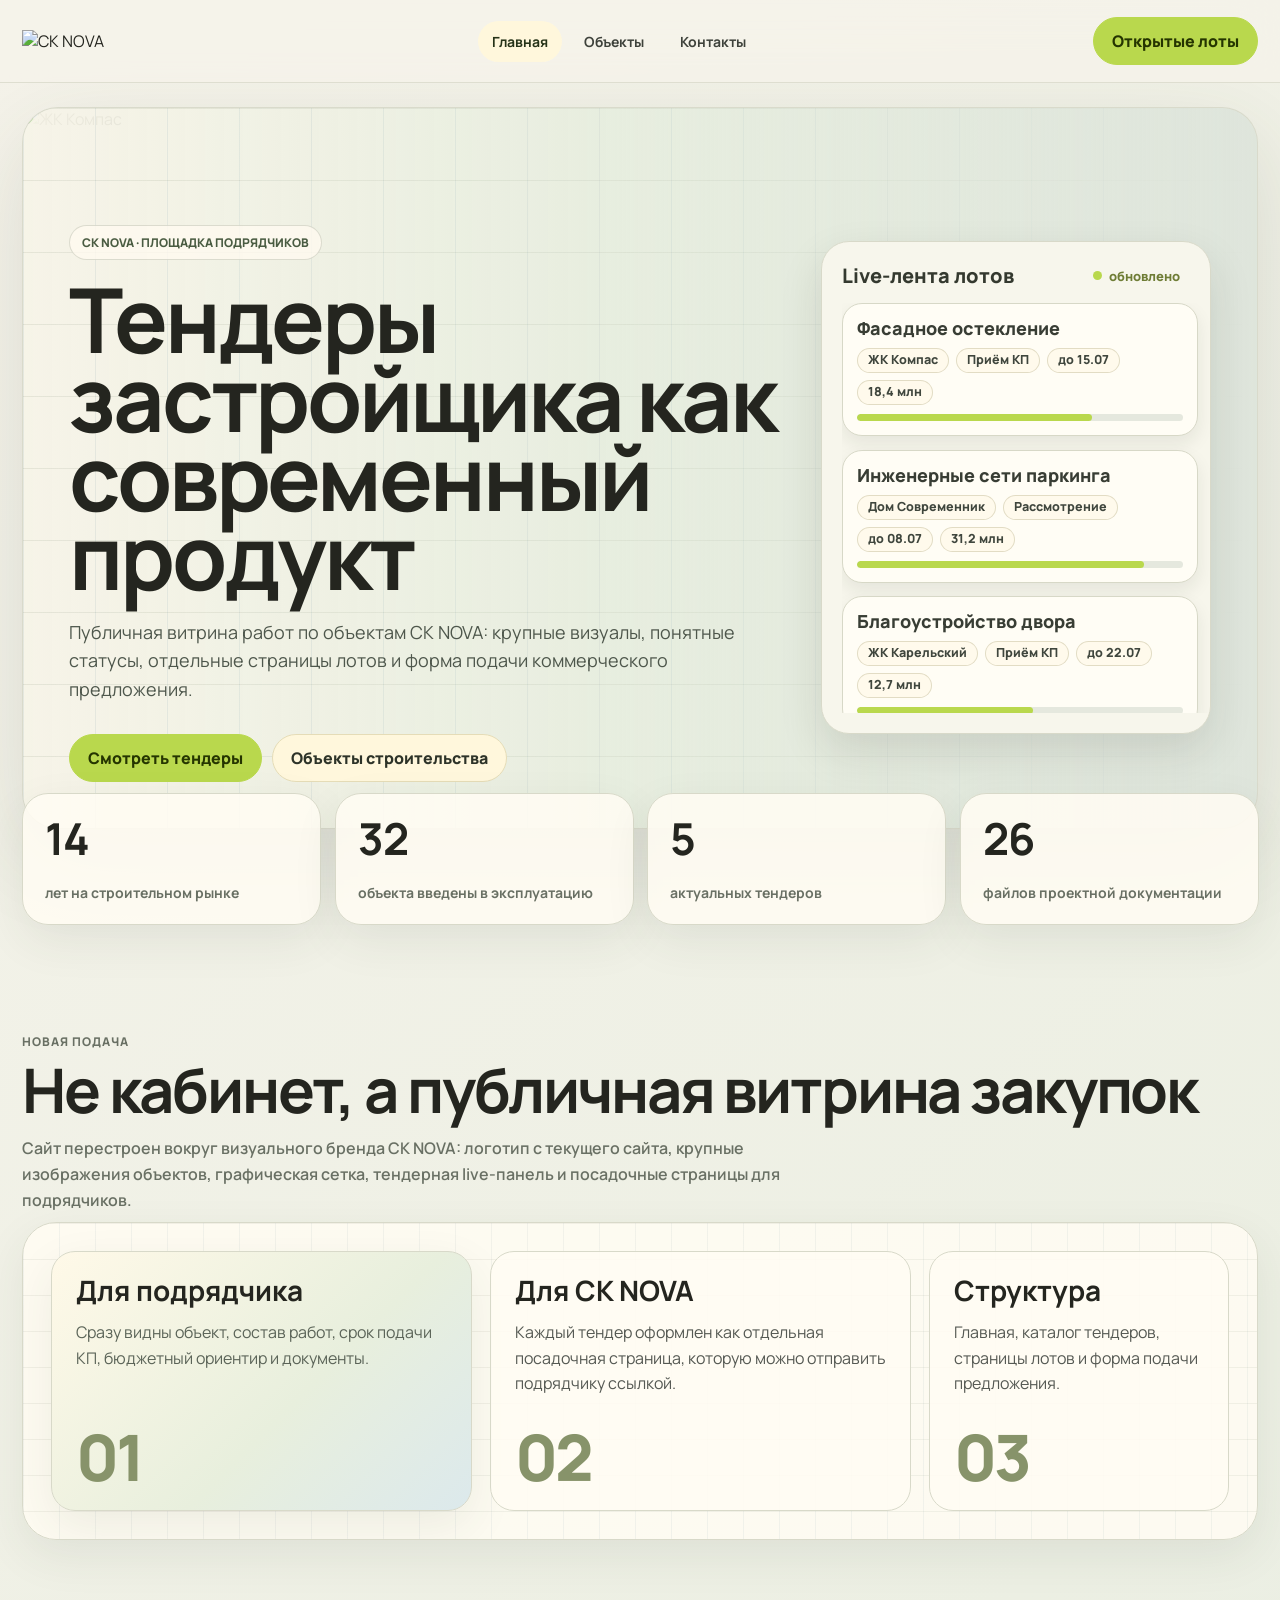
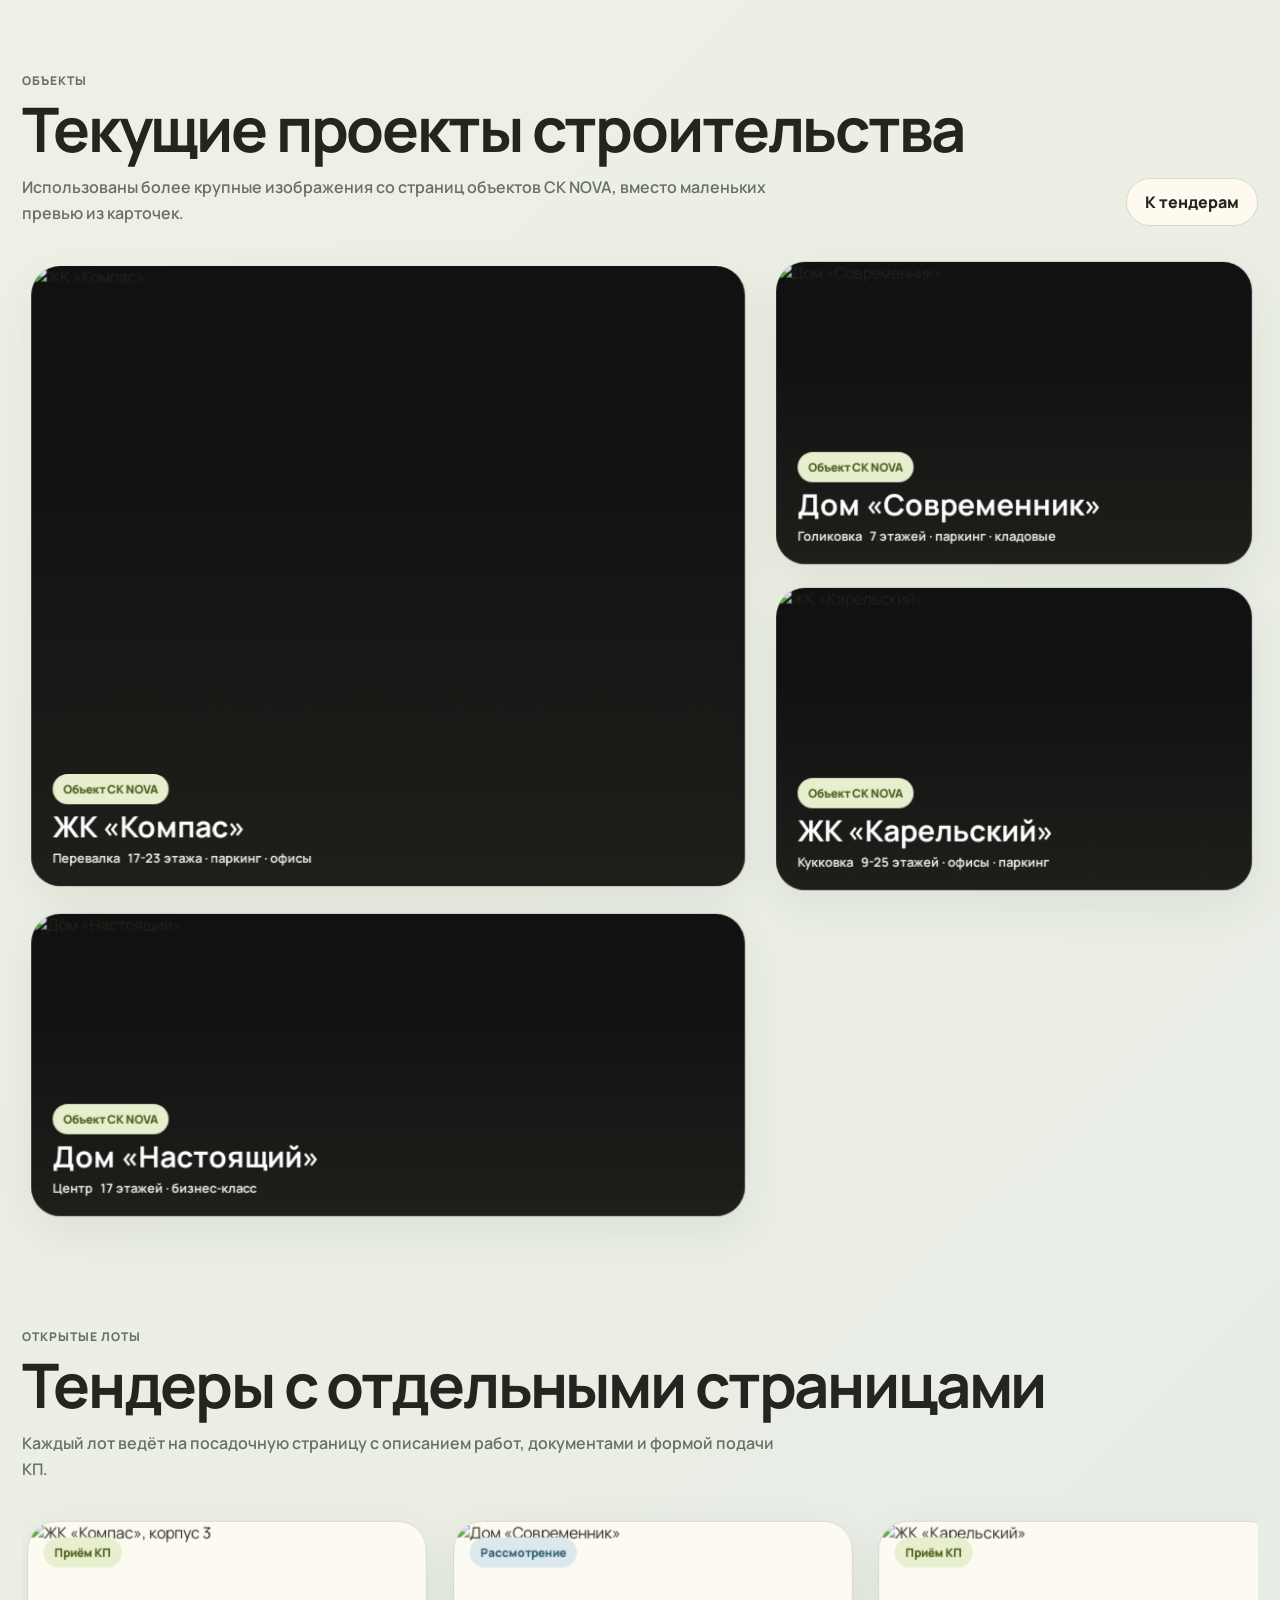
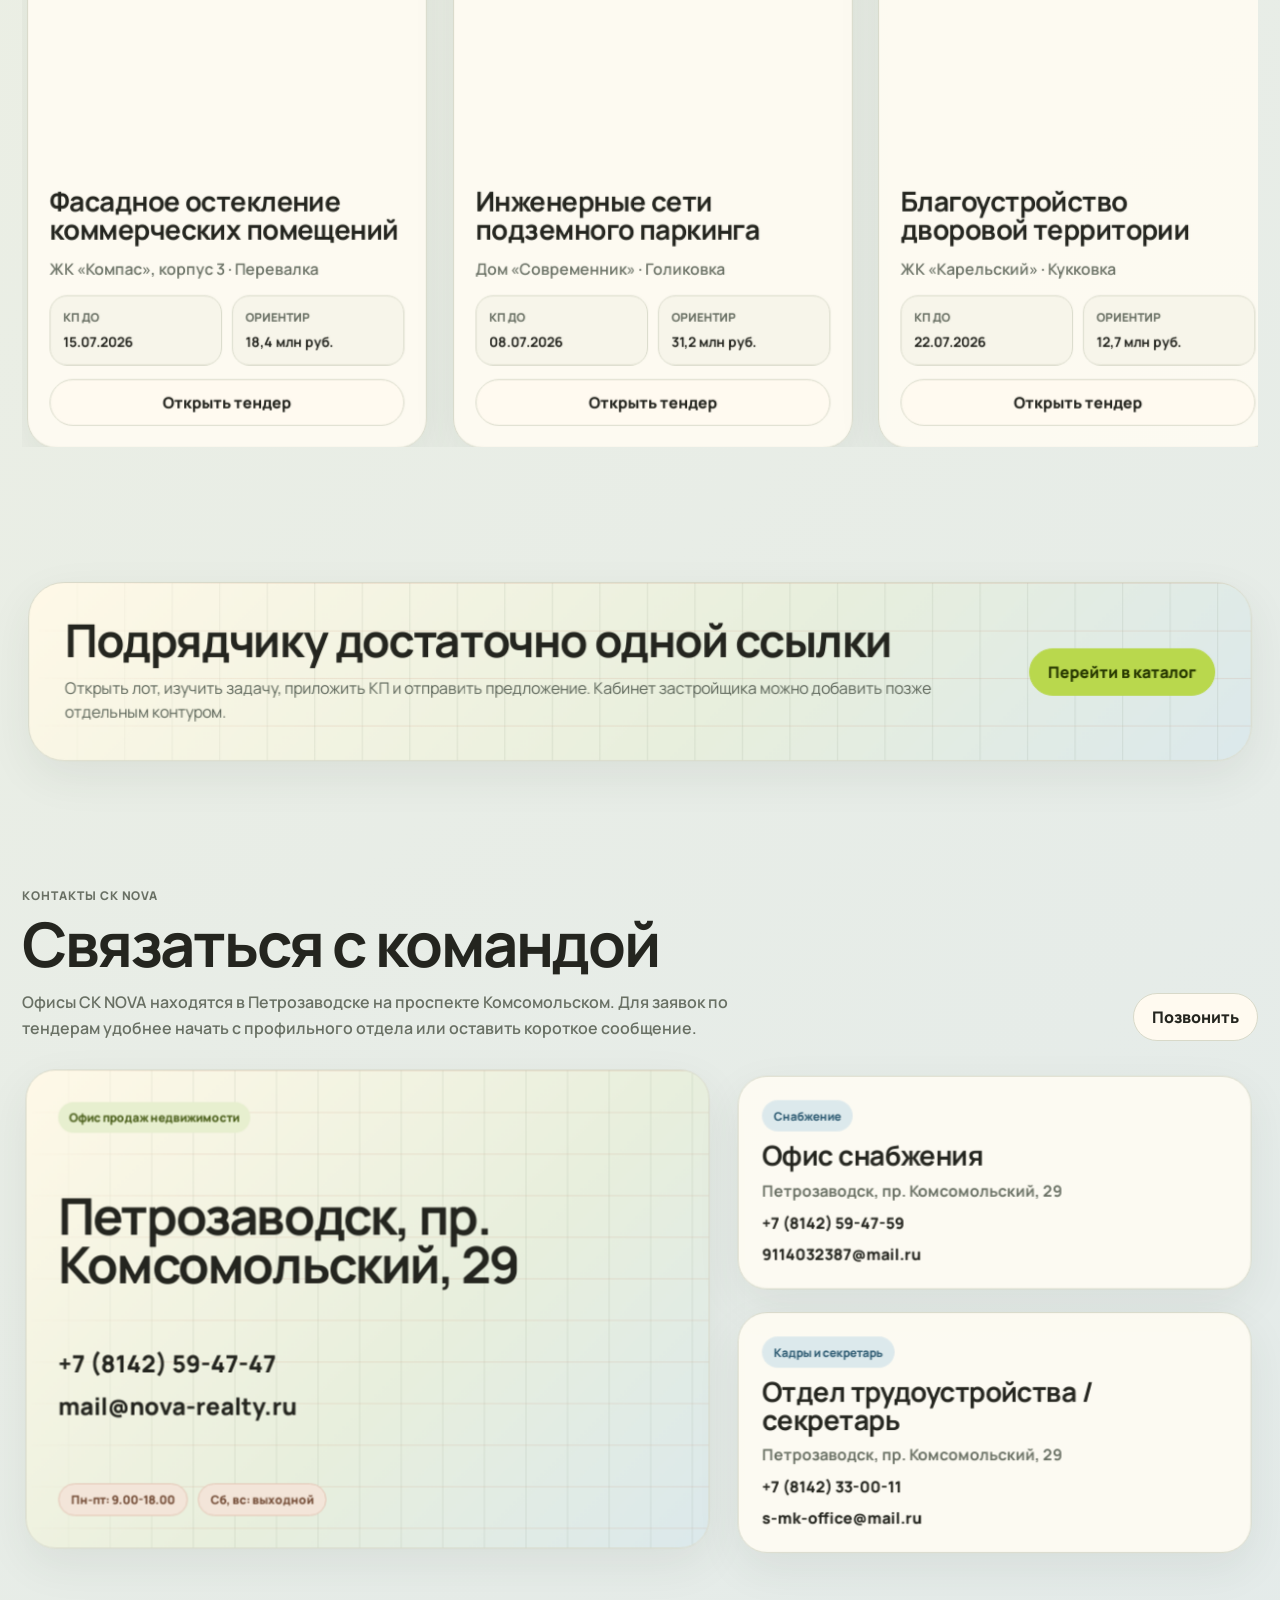
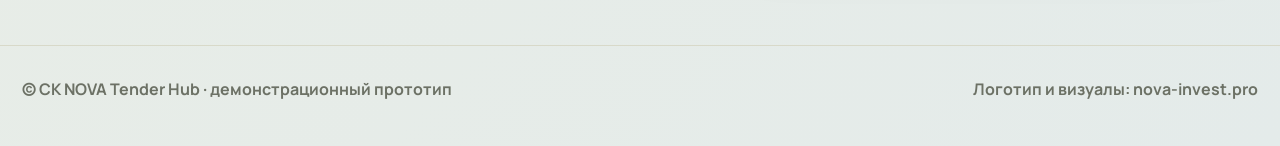
==== commit ba182028: "Add files via upload" ====
--- a/nova-tender-platform.html
+++ b/nova-tender-platform.html
@@ -1 +1 @@
-<!doctype html><html lang="ru"><head><meta charset="utf-8"><meta name="viewport" content="width=device-width, initial-scale=1"><title>СК NOVA Tender Hub</title><link rel="stylesheet" href="style.css?v=24"></head><body><header class="topbar"><div class="wrap nav"><a class="brand" href="index.html?v=5"><img src="https://nova-invest.pro/local/templates/main/tpl/assets/images/static/logo--min.svg" alt="СК NOVA"></a><nav class="links"><a class="active" href="index.html?v=5">Главная</a><a href="index.html?v=5#objects">Объекты</a><a href="index.html?v=5#contacts">Контакты</a></nav><a class="btn lime" href="tenders.html">Открытые лоты</a></div></header><main><section class="hero"><div class="wrap"><div class="heroStage"><img src="https://nova-invest.pro/upload/resize_cache/iblock/e65/1024_600_2/6quq1vuqrdt77pk6a2e781jh57srbiwv.png" alt="ЖК Компас"><div class="heroContent"><div><span class="overline">СК NOVA · площадка подрядчиков</span><h1>Тендеры застройщика как современный продукт</h1><p>Публичная витрина работ по объектам СК NOVA: крупные визуалы, понятные статусы, отдельные страницы лотов и форма подачи коммерческого предложения.</p><div class="heroActions"><a class="btn lime" href="tenders.html">Смотреть тендеры</a><a class="btn glass" href="#objects">Объекты строительства</a></div></div><aside class="tenderConsole"><div class="consoleTop"><strong>Live-лента лотов</strong><span class="liveDot">обновлено</span></div><div class="consoleList"><a class="consoleItem" href="tender-kompas-facade.html"><h3>Фасадное остекление</h3><div class="consoleMeta"><span>ЖК Компас</span><span>Приём КП</span><span>до 15.07</span><span>18,4 млн</span></div><div class="bar"><span style="width:72%"></span></div></a><a class="consoleItem" href="tender-sovremennik-engineering.html"><h3>Инженерные сети паркинга</h3><div class="consoleMeta"><span>Дом Современник</span><span>Рассмотрение</span><span>до 08.07</span><span>31,2 млн</span></div><div class="bar"><span style="width:88%"></span></div></a><a class="consoleItem" href="tender-karelskiy-landscape.html"><h3>Благоустройство двора</h3><div class="consoleMeta"><span>ЖК Карельский</span><span>Приём КП</span><span>до 22.07</span><span>12,7 млн</span></div><div class="bar"><span style="width:54%"></span></div></a><a class="consoleItem" href="tender-mop-finishing.html"><h3>Отделка входных групп</h3><div class="consoleMeta"><span>Дом Настоящий</span><span>Приём КП</span><span>до 29.07</span><span>9,6 млн</span></div><div class="bar"><span style="width:41%"></span></div></a><a class="consoleItem" href="tender-low-voltage-systems.html"><h3>Слаботочные системы</h3><div class="consoleMeta"><span>ЖК Компас</span><span>Подготовка</span><span>с 05.08</span><span>14,9 млн</span></div><div class="bar"><span style="width:24%"></span></div></a></div></aside></div></div><div class="stats"><div class="stat"><strong>14</strong><span>лет на строительном рынке</span></div><div class="stat"><strong>32</strong><span>объекта введены в эксплуатацию</span></div><div class="stat"><strong>5</strong><span>актуальных тендеров</span></div><div class="stat"><strong>26</strong><span>файлов проектной документации</span></div></div></div></section><section class="section"><div class="wrap"><div class="sectionHead"><div><p class="kicker">Новая подача</p><h2>Не кабинет, а публичная витрина закупок</h2><p class="lead">Сайт перестроен вокруг визуального бренда СК NOVA: логотип с текущего сайта, крупные изображения объектов, графическая сетка, тендерная live-панель и посадочные страницы для подрядчиков.</p></div></div><div class="blueprint"><div class="aboutGrid"><article class="aboutCard dark"><div><h3>Для подрядчика</h3><p>Сразу видны объект, состав работ, срок подачи КП, бюджетный ориентир и документы.</p></div><span class="num">01</span></article><article class="aboutCard"><div><h3>Для СК NOVA</h3><p>Каждый тендер оформлен как отдельная посадочная страница, которую можно отправить подрядчику ссылкой.</p></div><span class="num">02</span></article><article class="aboutCard"><div><h3>Структура</h3><p>Главная, каталог тендеров, страницы лотов и форма подачи предложения.</p></div><span class="num">03</span></article></div></div></div></section><section class="section" id="objects"><div class="wrap"><div class="sectionHead"><div><p class="kicker">Объекты</p><h2>Текущие проекты строительства</h2><p class="lead">Использованы более крупные изображения со страниц объектов СК NOVA, вместо маленьких превью из карточек.</p></div><a class="btn light" href="tenders.html">К тендерам</a></div><div class="projects"><article class="project"><img src="https://nova-invest.pro/upload/resize_cache/iblock/e65/1024_600_2/6quq1vuqrdt77pk6a2e781jh57srbiwv.png" alt="ЖК «Компас»"><div class="projectText"><span class="tag">Объект СК NOVA</span><h3>ЖК «Компас»</h3><div class="meta"><span>Перевалка</span><span>17-23 этажа · паркинг · офисы</span></div></div></article><article class="project"><img src="https://nova-invest.pro/upload/iblock/76a/80k7ekkkxqdg42o2p7lcfx5v1n9xu7e8.jpg" alt="Дом «Современник»"><div class="projectText"><span class="tag">Объект СК NOVA</span><h3>Дом «Современник»</h3><div class="meta"><span>Голиковка</span><span>7 этажей · паркинг · кладовые</span></div></div></article><article class="project"><img src="https://nova-invest.pro/upload/resize_cache/iblock/5fc/1024_600_2/tx2vuw6uej2zof083wgt3vnd35kkxk6l.png" alt="ЖК «Карельский»"><div class="projectText"><span class="tag">Объект СК NOVA</span><h3>ЖК «Карельский»</h3><div class="meta"><span>Кукковка</span><span>9-25 этажей · офисы · паркинг</span></div></div></article><article class="project"><img src="https://nova-invest.pro/upload/resize_cache/iblock/ab3/1024_600_2/cpsgk8u0yp1w1qedsxzhdbpnp6j3zukg.jpg" alt="Дом «Настоящий»"><div class="projectText"><span class="tag">Объект СК NOVA</span><h3>Дом «Настоящий»</h3><div class="meta"><span>Центр</span><span>17 этажей · бизнес-класс</span></div></div></article></div></div></section><section class="section"><div class="wrap"><div class="sectionHead"><div><p class="kicker">Открытые лоты</p><h2>Тендеры с отдельными страницами</h2><p class="lead">Каждый лот ведёт на посадочную страницу с описанием работ, документами и формой подачи КП.</p></div></div><div class="tenderGrid"><article class="tender"><div class="tenderImage"><img src="https://nova-invest.pro/upload/resize_cache/iblock/e65/1024_600_2/6quq1vuqrdt77pk6a2e781jh57srbiwv.png" alt="ЖК «Компас», корпус 3"><span class="tag">Приём КП</span></div><div class="tenderBody"><h3>Фасадное остекление коммерческих помещений</h3><p>ЖК «Компас», корпус 3 · Перевалка</p><div class="facts"><div class="fact"><span>КП до</span><strong>15.07.2026</strong></div><div class="fact"><span>Ориентир</span><strong>18,4 млн руб.</strong></div></div><a class="btn light" href="tender-kompas-facade.html">Открыть тендер</a></div></article><article class="tender"><div class="tenderImage"><img src="https://nova-invest.pro/upload/iblock/76a/80k7ekkkxqdg42o2p7lcfx5v1n9xu7e8.jpg" alt="Дом «Современник»"><span class="tag blue">Рассмотрение</span></div><div class="tenderBody"><h3>Инженерные сети подземного паркинга</h3><p>Дом «Современник» · Голиковка</p><div class="facts"><div class="fact"><span>КП до</span><strong>08.07.2026</strong></div><div class="fact"><span>Ориентир</span><strong>31,2 млн руб.</strong></div></div><a class="btn light" href="tender-sovremennik-engineering.html">Открыть тендер</a></div></article><article class="tender"><div class="tenderImage"><img src="https://nova-invest.pro/upload/resize_cache/iblock/5fc/1024_600_2/tx2vuw6uej2zof083wgt3vnd35kkxk6l.png" alt="ЖК «Карельский»"><span class="tag">Приём КП</span></div><div class="tenderBody"><h3>Благоустройство дворовой территории</h3><p>ЖК «Карельский» · Кукковка</p><div class="facts"><div class="fact"><span>КП до</span><strong>22.07.2026</strong></div><div class="fact"><span>Ориентир</span><strong>12,7 млн руб.</strong></div></div><a class="btn light" href="tender-karelskiy-landscape.html">Открыть тендер</a></div></article><article class="tender"><div class="tenderImage"><img src="https://nova-invest.pro/upload/resize_cache/iblock/ab3/1024_600_2/cpsgk8u0yp1w1qedsxzhdbpnp6j3zukg.jpg" alt="Дом «Настоящий», входные группы"><span class="tag">Приём КП</span></div><div class="tenderBody"><h3>Внутренняя отделка МОП и входных групп</h3><p>Дом «Настоящий» · Центр</p><div class="facts"><div class="fact"><span>КП до</span><strong>29.07.2026</strong></div><div class="fact"><span>Ориентир</span><strong>9,6 млн руб.</strong></div></div><a class="btn light" href="tender-mop-finishing.html">Открыть тендер</a></div></article><article class="tender"><div class="tenderImage"><img src="https://nova-invest.pro/upload/iblock/76a/80k7ekkkxqdg42o2p7lcfx5v1n9xu7e8.jpg" alt="ЖК «Компас», слаботочные системы"><span class="tag blue">Подготовка</span></div><div class="tenderBody"><h3>Слаботочные системы и диспетчеризация</h3><p>ЖК «Компас», корпус 4 · Перевалка</p><div class="facts"><div class="fact"><span>Старт КП</span><strong>05.08.2026</strong></div><div class="fact"><span>Ориентир</span><strong>14,9 млн руб.</strong></div></div><a class="btn light" href="tender-low-voltage-systems.html">Открыть тендер</a></div></article></div></div></section><section class="section"><div class="wrap"><div class="cta"><div><h2>Подрядчику достаточно одной ссылки</h2><p>Открыть лот, изучить задачу, приложить КП и отправить предложение. Кабинет застройщика можно добавить позже отдельным контуром.</p></div><a class="btn lime" href="tenders.html">Перейти в каталог</a></div></div></section><section class="section contactsSection" id="contacts"><div class="wrap"><div class="sectionHead"><div><p class="kicker">Контакты СК NOVA</p><h2>Связаться с командой</h2><p class="lead">Офисы СК NOVA находятся в Петрозаводске на проспекте Комсомольском. Для заявок по тендерам удобнее начать с профильного отдела или оставить короткое сообщение.</p></div><a class="btn light" href="tel:+78142594747">Позвонить</a></div><div class="contactsLayout"><article class="contactHeroCard"><span class="tag">Офис продаж недвижимости</span><h3>Петрозаводск, пр. Комсомольский, 29</h3><div class="contactMain"><a href="tel:+78142594747">+7 (8142) 59-47-47</a><a href="mailto:mail@nova-realty.ru">mail@nova-realty.ru</a></div><div class="schedule"><span>Пн-пт: 9.00-18.00</span><span>Сб, вс: выходной</span></div></article><div class="contactCards"><article class="contactCard"><span class="contactLabel">Снабжение</span><h3>Офис снабжения</h3><p>Петрозаводск, пр. Комсомольский, 29</p><a href="tel:+78142594759">+7 (8142) 59-47-59</a><a href="mailto:9114032387@mail.ru">9114032387@mail.ru</a></article><article class="contactCard"><span class="contactLabel">Кадры и секретарь</span><h3>Отдел трудоустройства / секретарь</h3><p>Петрозаводск, пр. Комсомольский, 29</p><a href="tel:+78142330011">+7 (8142) 33-00-11</a><a href="mailto:s-mk-office@mail.ru">s-mk-office@mail.ru</a></article></div></div></div></section></main><footer class="footer"><div class="wrap"><span>© СК NOVA Tender Hub · демонстрационный прототип</span><span>Логотип и визуалы: nova-invest.pro</span></div></footer><script src="nav-active.js?v=24"></script></body></html>+<!doctype html><html lang="ru"><head><meta charset="utf-8"><meta name="viewport" content="width=device-width, initial-scale=1"><title>СК NOVA Tender Hub</title><link rel="stylesheet" href="style.css?v=25"></head><body><header class="topbar"><div class="wrap nav"><a class="brand" href="index.html?v=5"><img src="https://nova-invest.pro/local/templates/main/tpl/assets/images/static/logo--min.svg" alt="СК NOVA"></a><nav class="links"><a class="active" href="index.html?v=5">Главная</a><a href="index.html?v=5#objects">Объекты</a><a href="index.html?v=5#contacts">Контакты</a></nav><a class="btn lime" href="tenders.html">Открытые лоты</a></div></header><main><section class="hero"><div class="wrap"><div class="heroStage"><img src="https://nova-invest.pro/upload/resize_cache/iblock/e65/1024_600_2/6quq1vuqrdt77pk6a2e781jh57srbiwv.png" alt="ЖК Компас"><div class="heroContent"><div><span class="overline">СК NOVA · площадка подрядчиков</span><h1>Тендеры застройщика как современный продукт</h1><p>Публичная витрина работ по объектам СК NOVA: крупные визуалы, понятные статусы, отдельные страницы лотов и форма подачи коммерческого предложения.</p><div class="heroActions"><a class="btn lime" href="tenders.html">Смотреть тендеры</a><a class="btn glass" href="#objects">Объекты строительства</a></div></div><aside class="tenderConsole"><div class="consoleTop"><strong>Live-лента лотов</strong><span class="liveDot">обновлено</span></div><div class="consoleList"><a class="consoleItem" href="tender-kompas-facade.html"><h3>Фасадное остекление</h3><div class="consoleMeta"><span>ЖК Компас</span><span>Приём КП</span><span>до 15.07</span><span>18,4 млн</span></div><div class="bar"><span style="width:72%"></span></div></a><a class="consoleItem" href="tender-sovremennik-engineering.html"><h3>Инженерные сети паркинга</h3><div class="consoleMeta"><span>Дом Современник</span><span>Рассмотрение</span><span>до 08.07</span><span>31,2 млн</span></div><div class="bar"><span style="width:88%"></span></div></a><a class="consoleItem" href="tender-karelskiy-landscape.html"><h3>Благоустройство двора</h3><div class="consoleMeta"><span>ЖК Карельский</span><span>Приём КП</span><span>до 22.07</span><span>12,7 млн</span></div><div class="bar"><span style="width:54%"></span></div></a><a class="consoleItem" href="tender-mop-finishing.html"><h3>Отделка входных групп</h3><div class="consoleMeta"><span>Дом Настоящий</span><span>Приём КП</span><span>до 29.07</span><span>9,6 млн</span></div><div class="bar"><span style="width:41%"></span></div></a><a class="consoleItem" href="tender-low-voltage-systems.html"><h3>Слаботочные системы</h3><div class="consoleMeta"><span>ЖК Компас</span><span>Подготовка</span><span>с 05.08</span><span>14,9 млн</span></div><div class="bar"><span style="width:24%"></span></div></a></div></aside></div></div><div class="stats"><div class="stat"><strong>14</strong><span>лет на строительном рынке</span></div><div class="stat"><strong>32</strong><span>объекта введены в эксплуатацию</span></div><div class="stat"><strong>5</strong><span>актуальных тендеров</span></div><div class="stat"><strong>26</strong><span>файлов проектной документации</span></div></div></div></section><section class="section"><div class="wrap"><div class="sectionHead"><div><p class="kicker">Новая подача</p><h2>Не кабинет, а публичная витрина закупок</h2><p class="lead">Сайт перестроен вокруг визуального бренда СК NOVA: логотип с текущего сайта, крупные изображения объектов, графическая сетка, тендерная live-панель и посадочные страницы для подрядчиков.</p></div></div><div class="blueprint"><div class="aboutGrid"><article class="aboutCard dark"><div><h3>Для подрядчика</h3><p>Сразу видны объект, состав работ, срок подачи КП, бюджетный ориентир и документы.</p></div><span class="num">01</span></article><article class="aboutCard"><div><h3>Для СК NOVA</h3><p>Каждый тендер оформлен как отдельная посадочная страница, которую можно отправить подрядчику ссылкой.</p></div><span class="num">02</span></article><article class="aboutCard"><div><h3>Структура</h3><p>Главная, каталог тендеров, страницы лотов и форма подачи предложения.</p></div><span class="num">03</span></article></div></div></div></section><section class="section" id="objects"><div class="wrap"><div class="sectionHead"><div><p class="kicker">Объекты</p><h2>Текущие проекты строительства</h2><p class="lead">Использованы более крупные изображения со страниц объектов СК NOVA, вместо маленьких превью из карточек.</p></div><a class="btn light" href="tenders.html">К тендерам</a></div><div class="projects"><article class="project"><img src="https://nova-invest.pro/upload/resize_cache/iblock/e65/1024_600_2/6quq1vuqrdt77pk6a2e781jh57srbiwv.png" alt="ЖК «Компас»"><div class="projectText"><span class="tag">Объект СК NOVA</span><h3>ЖК «Компас»</h3><div class="meta"><span>Перевалка</span><span>17-23 этажа · паркинг · офисы</span></div></div></article><article class="project"><img src="https://nova-invest.pro/upload/iblock/76a/80k7ekkkxqdg42o2p7lcfx5v1n9xu7e8.jpg" alt="Дом «Современник»"><div class="projectText"><span class="tag">Объект СК NOVA</span><h3>Дом «Современник»</h3><div class="meta"><span>Голиковка</span><span>7 этажей · паркинг · кладовые</span></div></div></article><article class="project"><img src="https://nova-invest.pro/upload/resize_cache/iblock/5fc/1024_600_2/tx2vuw6uej2zof083wgt3vnd35kkxk6l.png" alt="ЖК «Карельский»"><div class="projectText"><span class="tag">Объект СК NOVA</span><h3>ЖК «Карельский»</h3><div class="meta"><span>Кукковка</span><span>9-25 этажей · офисы · паркинг</span></div></div></article><article class="project"><img src="https://nova-invest.pro/upload/resize_cache/iblock/ab3/1024_600_2/cpsgk8u0yp1w1qedsxzhdbpnp6j3zukg.jpg" alt="Дом «Настоящий»"><div class="projectText"><span class="tag">Объект СК NOVA</span><h3>Дом «Настоящий»</h3><div class="meta"><span>Центр</span><span>17 этажей · бизнес-класс</span></div></div></article></div></div></section><section class="section"><div class="wrap"><div class="sectionHead"><div><p class="kicker">Открытые лоты</p><h2>Тендеры с отдельными страницами</h2><p class="lead">Каждый лот ведёт на посадочную страницу с описанием работ, документами и формой подачи КП.</p></div></div><div class="tenderGrid"><article class="tender"><div class="tenderImage"><img src="https://nova-invest.pro/upload/resize_cache/iblock/e65/1024_600_2/6quq1vuqrdt77pk6a2e781jh57srbiwv.png" alt="ЖК «Компас», корпус 3"><span class="tag">Приём КП</span></div><div class="tenderBody"><h3>Фасадное остекление коммерческих помещений</h3><p>ЖК «Компас», корпус 3 · Перевалка</p><div class="facts"><div class="fact"><span>КП до</span><strong>15.07.2026</strong></div><div class="fact"><span>Ориентир</span><strong>18,4 млн руб.</strong></div></div><a class="btn light" href="tender-kompas-facade.html">Открыть тендер</a></div></article><article class="tender"><div class="tenderImage"><img src="https://nova-invest.pro/upload/iblock/76a/80k7ekkkxqdg42o2p7lcfx5v1n9xu7e8.jpg" alt="Дом «Современник»"><span class="tag blue">Рассмотрение</span></div><div class="tenderBody"><h3>Инженерные сети подземного паркинга</h3><p>Дом «Современник» · Голиковка</p><div class="facts"><div class="fact"><span>КП до</span><strong>08.07.2026</strong></div><div class="fact"><span>Ориентир</span><strong>31,2 млн руб.</strong></div></div><a class="btn light" href="tender-sovremennik-engineering.html">Открыть тендер</a></div></article><article class="tender"><div class="tenderImage"><img src="https://nova-invest.pro/upload/resize_cache/iblock/5fc/1024_600_2/tx2vuw6uej2zof083wgt3vnd35kkxk6l.png" alt="ЖК «Карельский»"><span class="tag">Приём КП</span></div><div class="tenderBody"><h3>Благоустройство дворовой территории</h3><p>ЖК «Карельский» · Кукковка</p><div class="facts"><div class="fact"><span>КП до</span><strong>22.07.2026</strong></div><div class="fact"><span>Ориентир</span><strong>12,7 млн руб.</strong></div></div><a class="btn light" href="tender-karelskiy-landscape.html">Открыть тендер</a></div></article><article class="tender"><div class="tenderImage"><img src="https://nova-invest.pro/upload/resize_cache/iblock/ab3/1024_600_2/cpsgk8u0yp1w1qedsxzhdbpnp6j3zukg.jpg" alt="Дом «Настоящий», входные группы"><span class="tag">Приём КП</span></div><div class="tenderBody"><h3>Внутренняя отделка МОП и входных групп</h3><p>Дом «Настоящий» · Центр</p><div class="facts"><div class="fact"><span>КП до</span><strong>29.07.2026</strong></div><div class="fact"><span>Ориентир</span><strong>9,6 млн руб.</strong></div></div><a class="btn light" href="tender-mop-finishing.html">Открыть тендер</a></div></article><article class="tender"><div class="tenderImage"><img src="https://nova-invest.pro/upload/iblock/76a/80k7ekkkxqdg42o2p7lcfx5v1n9xu7e8.jpg" alt="ЖК «Компас», слаботочные системы"><span class="tag blue">Подготовка</span></div><div class="tenderBody"><h3>Слаботочные системы и диспетчеризация</h3><p>ЖК «Компас», корпус 4 · Перевалка</p><div class="facts"><div class="fact"><span>Старт КП</span><strong>05.08.2026</strong></div><div class="fact"><span>Ориентир</span><strong>14,9 млн руб.</strong></div></div><a class="btn light" href="tender-low-voltage-systems.html">Открыть тендер</a></div></article></div></div></section><section class="section"><div class="wrap"><div class="cta"><div><h2>Подрядчику достаточно одной ссылки</h2><p>Открыть лот, изучить задачу, приложить КП и отправить предложение. Кабинет застройщика можно добавить позже отдельным контуром.</p></div><a class="btn lime" href="tenders.html">Перейти в каталог</a></div></div></section><section class="section contactsSection" id="contacts"><div class="wrap"><div class="sectionHead"><div><p class="kicker">Контакты СК NOVA</p><h2>Связаться с командой</h2><p class="lead">Офисы СК NOVA находятся в Петрозаводске на проспекте Комсомольском. Для заявок по тендерам удобнее начать с профильного отдела или оставить короткое сообщение.</p></div><a class="btn light" href="tel:+78142594747">Позвонить</a></div><div class="contactsLayout"><article class="contactHeroCard"><span class="tag">Офис продаж недвижимости</span><h3>Петрозаводск, пр. Комсомольский, 29</h3><div class="contactMain"><a href="tel:+78142594747">+7 (8142) 59-47-47</a><a href="mailto:mail@nova-realty.ru">mail@nova-realty.ru</a></div><div class="schedule"><span>Пн-пт: 9.00-18.00</span><span>Сб, вс: выходной</span></div></article><div class="contactCards"><article class="contactCard"><span class="contactLabel">Снабжение</span><h3>Офис снабжения</h3><p>Петрозаводск, пр. Комсомольский, 29</p><a href="tel:+78142594759">+7 (8142) 59-47-59</a><a href="mailto:9114032387@mail.ru">9114032387@mail.ru</a></article><article class="contactCard"><span class="contactLabel">Кадры и секретарь</span><h3>Отдел трудоустройства / секретарь</h3><p>Петрозаводск, пр. Комсомольский, 29</p><a href="tel:+78142330011">+7 (8142) 33-00-11</a><a href="mailto:s-mk-office@mail.ru">s-mk-office@mail.ru</a></article></div></div></div></section></main><footer class="footer"><div class="wrap"><span>© СК NOVA Tender Hub · демонстрационный прототип</span><span>Логотип и визуалы: nova-invest.pro</span></div></footer><script src="nav-active.js?v=25"></script></body></html>
--- a/style.css
+++ b/style.css
@@ -300,3 +300,54 @@
   color: #4d5248;
   font-weight: 800;
 }
+
+
+/* Crisp hover shimmer for live feed cards */
+.consoleItem {
+  position: relative;
+  overflow: hidden;
+  isolation: isolate;
+}
+
+.consoleItem::before {
+  content: "";
+  display: block !important;
+  position: absolute;
+  inset: -45%;
+  z-index: -1;
+  pointer-events: none;
+  opacity: 0;
+  transform: translate3d(-38%, -38%, 0) rotate(18deg);
+  background: linear-gradient(135deg, transparent 35%, rgba(255, 255, 255, .82) 47%, rgba(184, 220, 49, .22) 52%, transparent 65%);
+}
+
+.consoleItem:hover::before,
+.consoleItem:focus-visible::before {
+  animation: liveCardShimmer 2.8s ease-in-out infinite;
+}
+
+.consoleItem > * {
+  position: relative;
+  z-index: 1;
+}
+
+@keyframes liveCardShimmer {
+  0% {
+    opacity: 0;
+    transform: translate3d(-42%, -42%, 0) rotate(18deg);
+  }
+
+  18% {
+    opacity: .72;
+  }
+
+  46% {
+    opacity: .46;
+    transform: translate3d(42%, 42%, 0) rotate(18deg);
+  }
+
+  100% {
+    opacity: 0;
+    transform: translate3d(42%, 42%, 0) rotate(18deg);
+  }
+}
